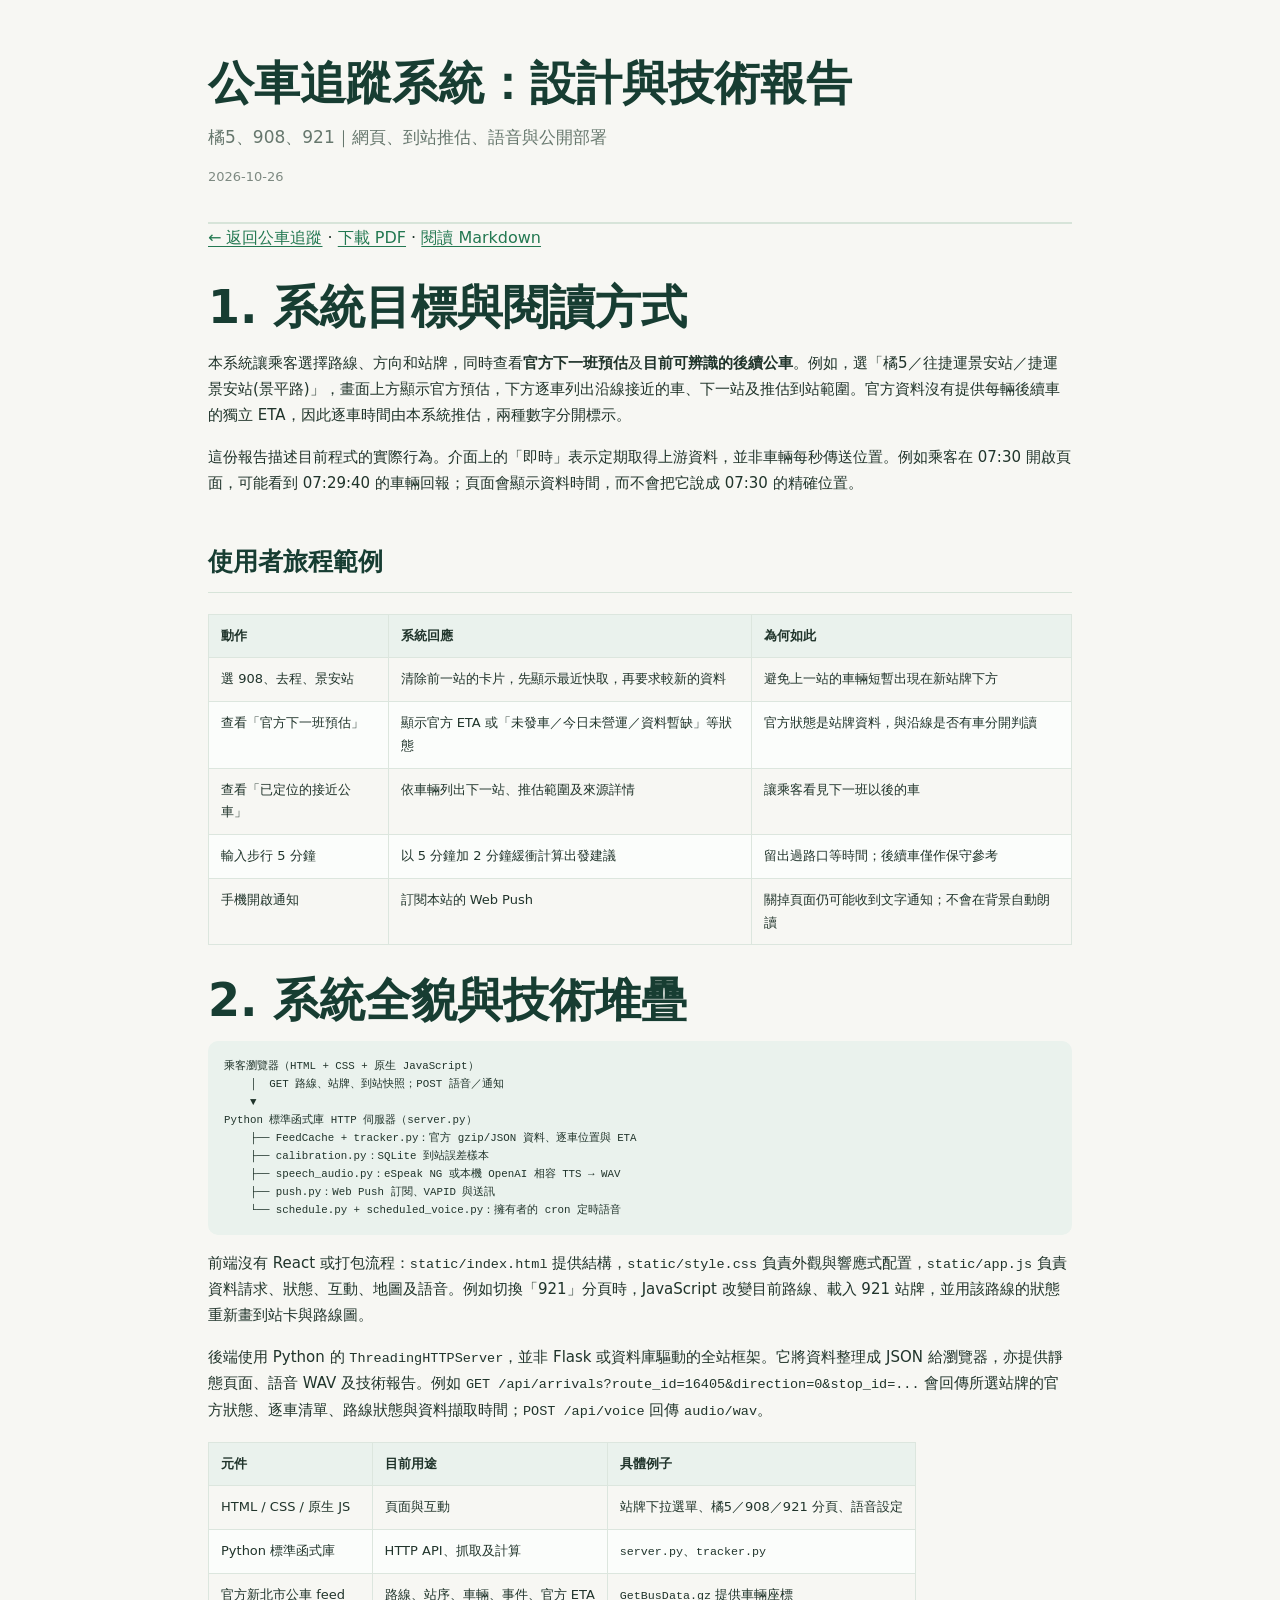
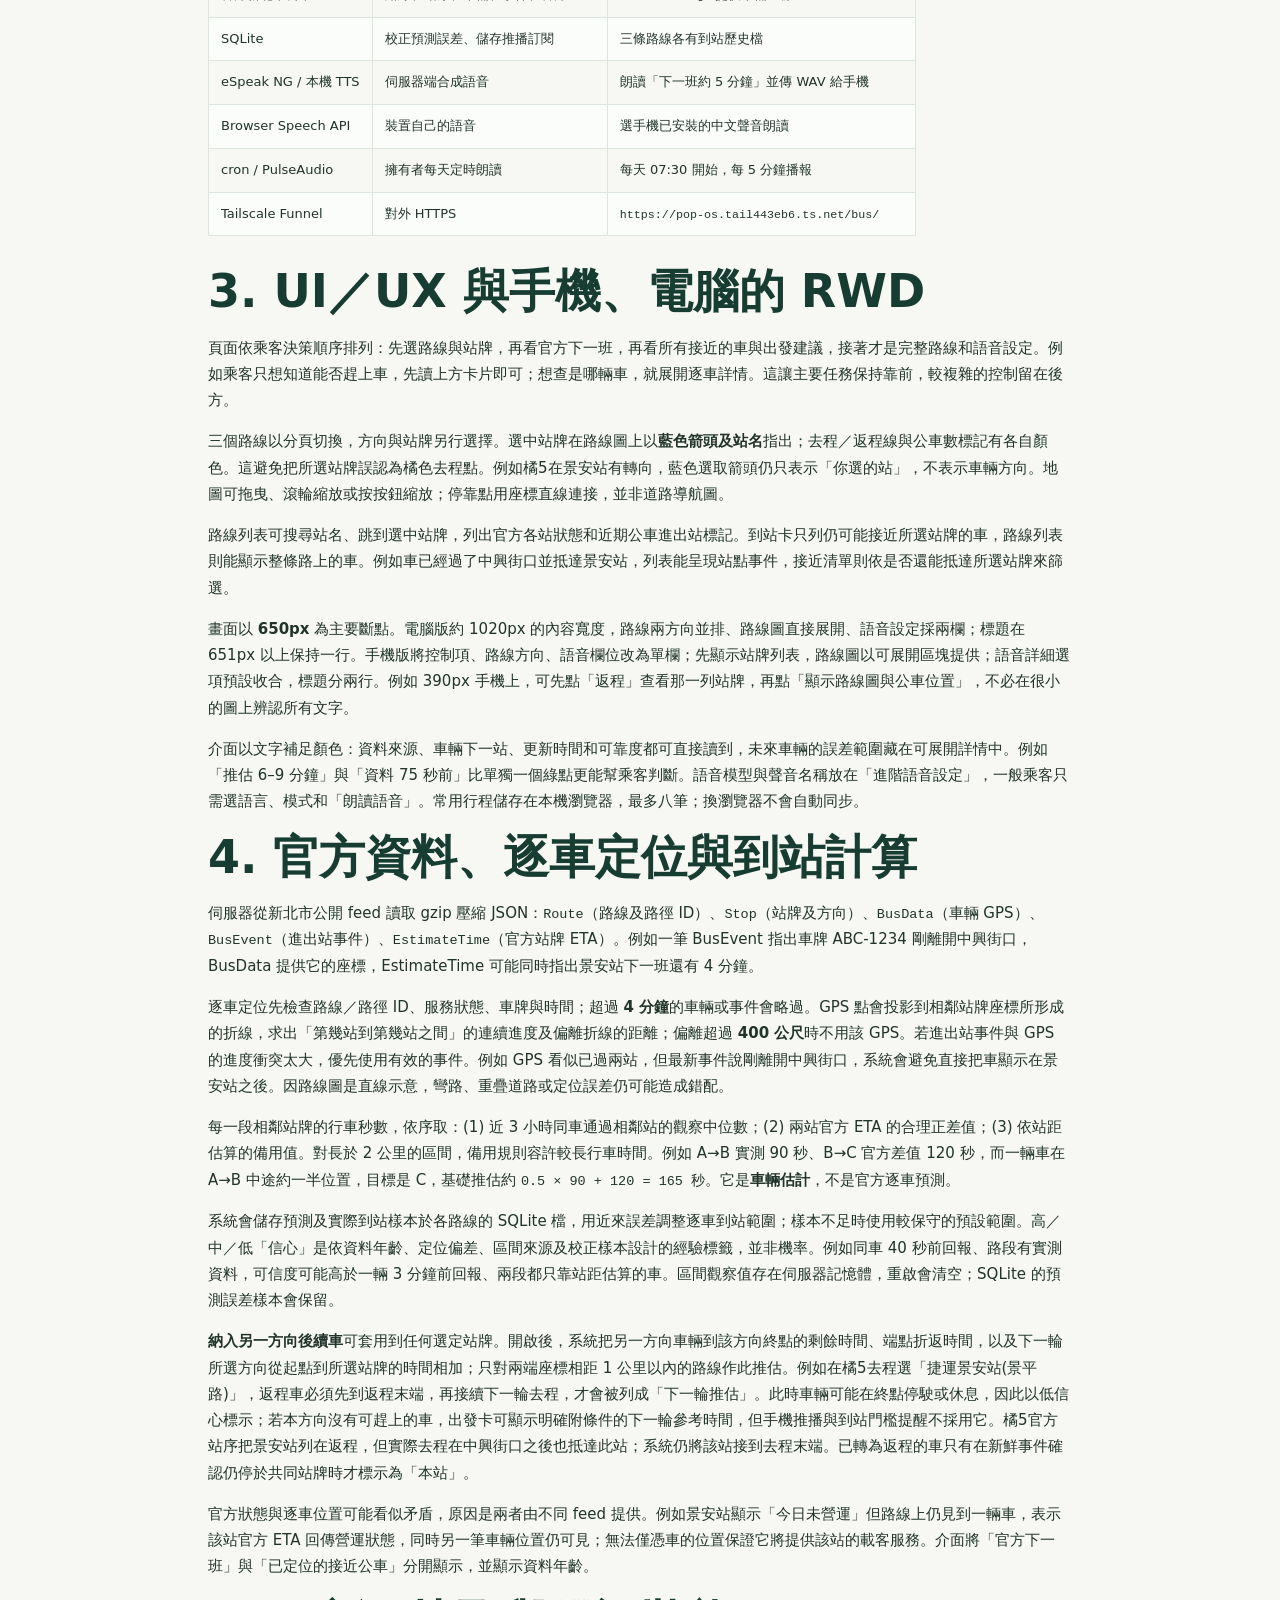
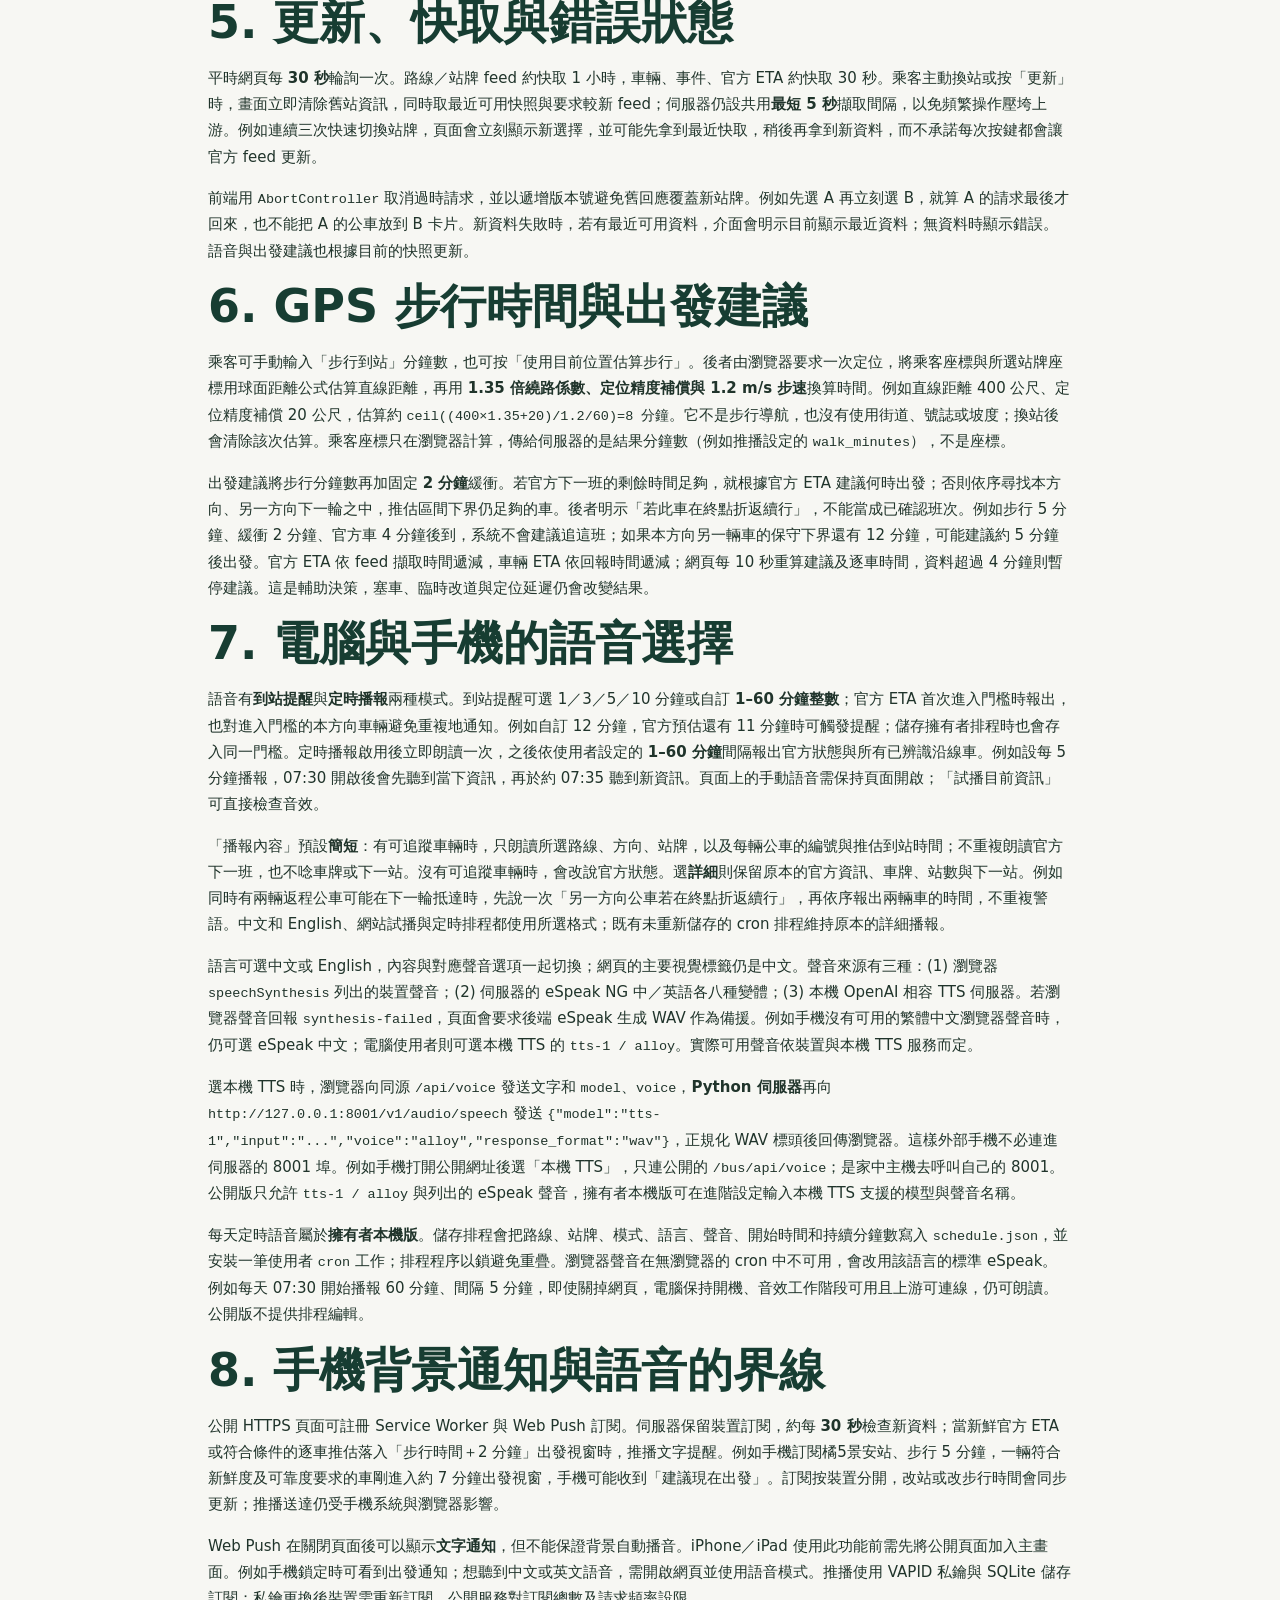
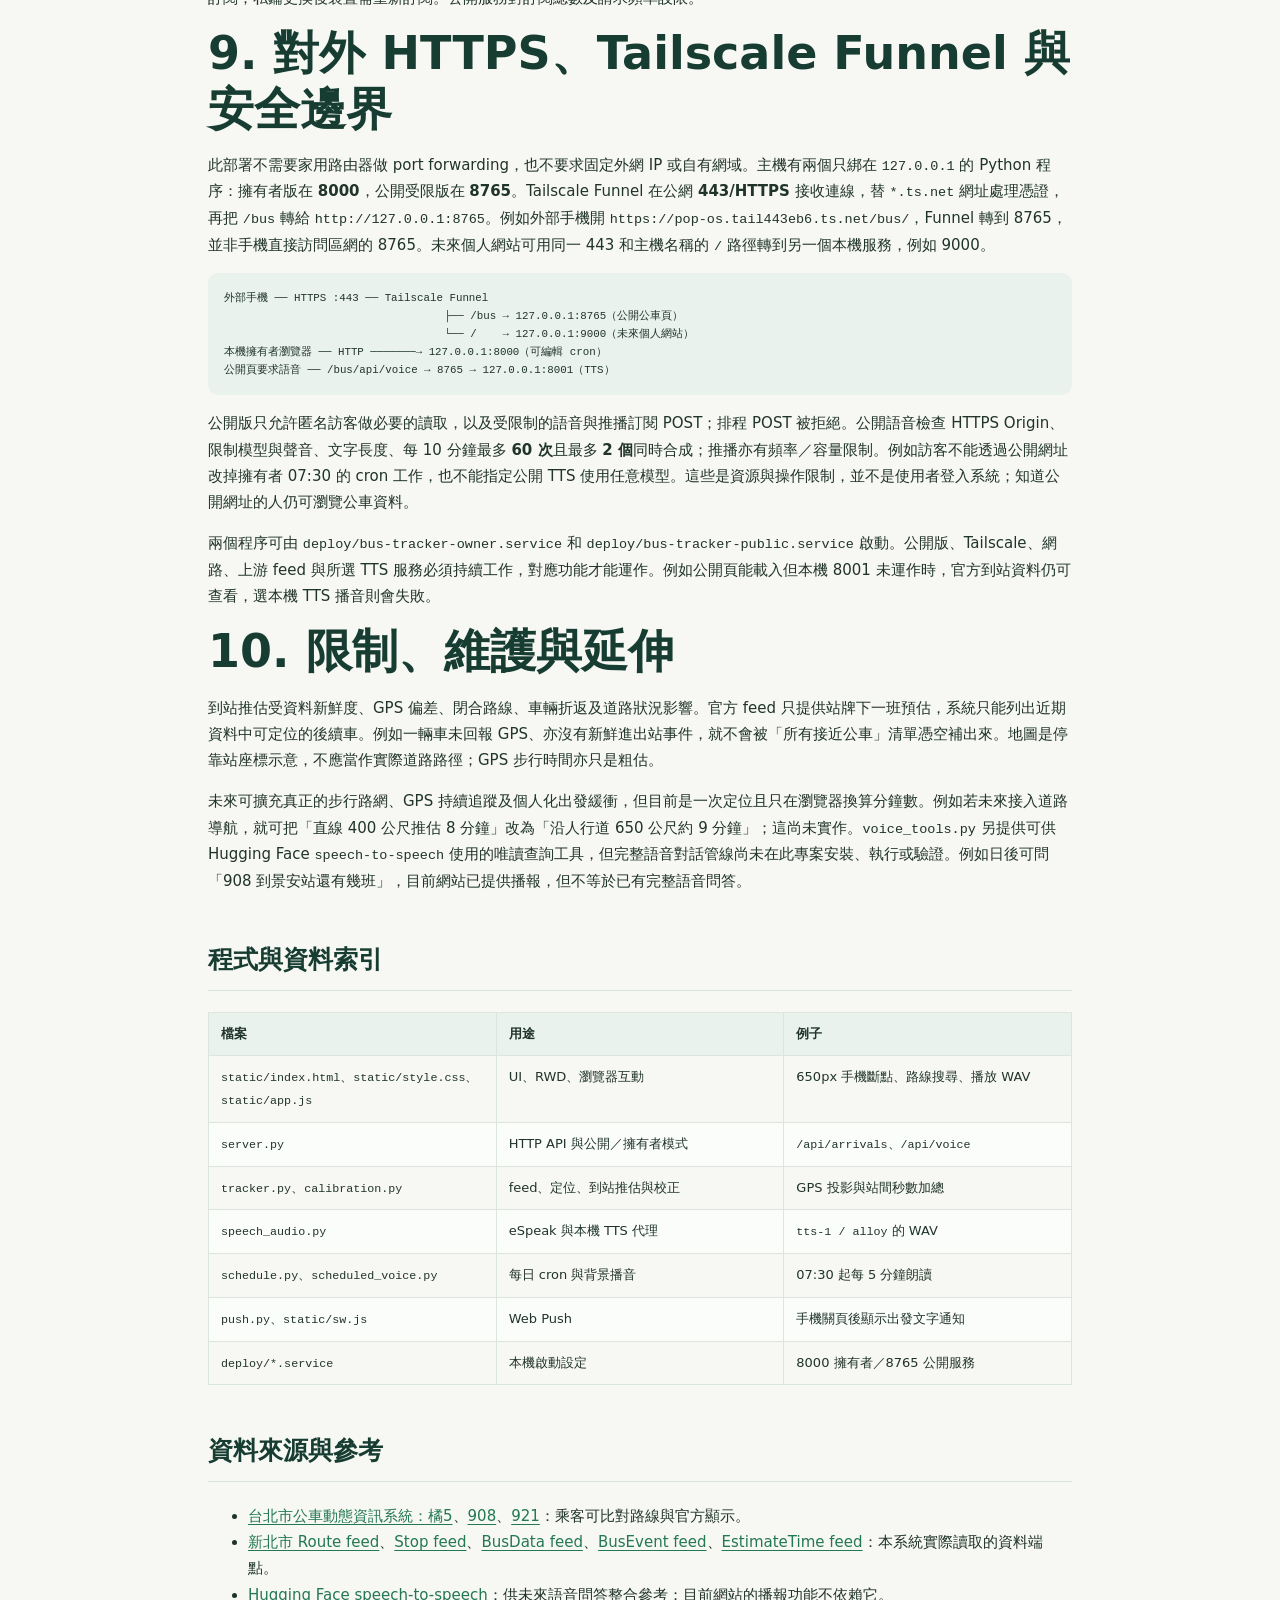
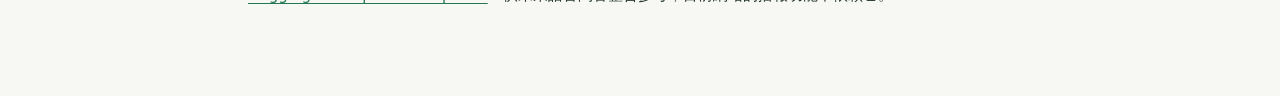
==== bus_tracker/static/technical-report.html @ 2509df87 "Initial bus tracker dashboard and voice notifier" ====
<!DOCTYPE html>
<html xmlns="http://www.w3.org/1999/xhtml" lang="zh-TW" xml:lang="zh-TW">
<head>
  <meta charset="utf-8" />
  <meta name="generator" content="pandoc" />
  <meta name="viewport" content="width=device-width, initial-scale=1.0, user-scalable=yes" />
  <meta name="dcterms.date" content="2026-10-26" />
  <title>公車追蹤系統：設計與技術報告</title>
  <style>
    code{white-space: pre-wrap;}
    span.smallcaps{font-variant: small-caps;}
    span.underline{text-decoration: underline;}
    div.column{display: inline-block; vertical-align: top; width: 50%;}
    div.hanging-indent{margin-left: 1.5em; text-indent: -1.5em;}
    ul.task-list{list-style: none;}
  </style>
  <link rel="stylesheet" href="technical-report.css" />
  <link rel="icon" href="icon.svg">
</head>
<body>
<header id="title-block-header">
<h1 class="title">公車追蹤系統：設計與技術報告</h1>
<p class="subtitle">橘5、908、921｜網頁、到站推估、語音與公開部署</p>
<p class="date">2026-10-26</p>
</header>
<nav>
<a href="./">← 返回公車追蹤</a> · <a href="technical-report.pdf">下載 PDF</a> · <a href="technical-report.md">閱讀 Markdown</a>
</nav>
<h1 id="系統目標與閱讀方式">1. 系統目標與閱讀方式</h1>
<p>本系統讓乘客選擇路線、方向和站牌，同時查看<strong>官方下一班預估</strong>及<strong>目前可辨識的後續公車</strong>。例如，選「橘5／往捷運景安站／捷運景安站(景平路)」，畫面上方顯示官方預估，下方逐車列出沿線接近的車、下一站及推估到站範圍。官方資料沒有提供每輛後續車的獨立 ETA，因此逐車時間由本系統推估，兩種數字分開標示。</p>
<p>這份報告描述目前程式的實際行為。介面上的「即時」表示定期取得上游資料，並非車輛每秒傳送位置。例如乘客在 07:30 開啟頁面，可能看到 07:29:40 的車輛回報；頁面會顯示資料時間，而不會把它說成 07:30 的精確位置。</p>
<h2 id="使用者旅程範例">使用者旅程範例</h2>
<table>
<thead>
<tr class="header">
<th>動作</th>
<th>系統回應</th>
<th>為何如此</th>
</tr>
</thead>
<tbody>
<tr class="odd">
<td>選 908、去程、景安站</td>
<td>清除前一站的卡片，先顯示最近快取，再要求較新的資料</td>
<td>避免上一站的車輛短暫出現在新站牌下方</td>
</tr>
<tr class="even">
<td>查看「官方下一班預估」</td>
<td>顯示官方 ETA 或「未發車／今日未營運／資料暫缺」等狀態</td>
<td>官方狀態是站牌資料，與沿線是否有車分開判讀</td>
</tr>
<tr class="odd">
<td>查看「已定位的接近公車」</td>
<td>依車輛列出下一站、推估範圍及來源詳情</td>
<td>讓乘客看見下一班以後的車</td>
</tr>
<tr class="even">
<td>輸入步行 5 分鐘</td>
<td>以 5 分鐘加 2 分鐘緩衝計算出發建議</td>
<td>留出過路口等時間；後續車僅作保守參考</td>
</tr>
<tr class="odd">
<td>手機開啟通知</td>
<td>訂閱本站的 Web Push</td>
<td>關掉頁面仍可能收到文字通知；不會在背景自動朗讀</td>
</tr>
</tbody>
</table>
<h1 id="系統全貌與技術堆疊">2. 系統全貌與技術堆疊</h1>
<pre><code>乘客瀏覽器（HTML + CSS + 原生 JavaScript）
    │  GET 路線、站牌、到站快照；POST 語音／通知
    ▼
Python 標準函式庫 HTTP 伺服器（server.py）
    ├── FeedCache + tracker.py：官方 gzip/JSON 資料、逐車位置與 ETA
    ├── calibration.py：SQLite 到站誤差樣本
    ├── speech_audio.py：eSpeak NG 或本機 OpenAI 相容 TTS → WAV
    ├── push.py：Web Push 訂閱、VAPID 與送訊
    └── schedule.py + scheduled_voice.py：擁有者的 cron 定時語音</code></pre>
<p>前端沒有 React 或打包流程：<code>static/index.html</code> 提供結構，<code>static/style.css</code> 負責外觀與響應式配置，<code>static/app.js</code> 負責資料請求、狀態、互動、地圖及語音。例如切換「921」分頁時，JavaScript 改變目前路線、載入 921 站牌，並用該路線的狀態重新畫到站卡與路線圖。</p>
<p>後端使用 Python 的 <code>ThreadingHTTPServer</code>，並非 Flask 或資料庫驅動的全站框架。它將資料整理成 JSON 給瀏覽器，亦提供靜態頁面、語音 WAV 及技術報告。例如 <code>GET /api/arrivals?route_id=16405&amp;direction=0&amp;stop_id=...</code> 會回傳所選站牌的官方狀態、逐車清單、路線狀態與資料擷取時間；<code>POST /api/voice</code> 回傳 <code>audio/wav</code>。</p>
<table>
<thead>
<tr class="header">
<th>元件</th>
<th>目前用途</th>
<th>具體例子</th>
</tr>
</thead>
<tbody>
<tr class="odd">
<td>HTML / CSS / 原生 JS</td>
<td>頁面與互動</td>
<td>站牌下拉選單、橘5／908／921 分頁、語音設定</td>
</tr>
<tr class="even">
<td>Python 標準函式庫</td>
<td>HTTP API、抓取及計算</td>
<td><code>server.py</code>、<code>tracker.py</code></td>
</tr>
<tr class="odd">
<td>官方新北市公車 feed</td>
<td>路線、站序、車輛、事件、官方 ETA</td>
<td><code>GetBusData.gz</code> 提供車輛座標</td>
</tr>
<tr class="even">
<td>SQLite</td>
<td>校正預測誤差、儲存推播訂閱</td>
<td>三條路線各有到站歷史檔</td>
</tr>
<tr class="odd">
<td>eSpeak NG / 本機 TTS</td>
<td>伺服器端合成語音</td>
<td>朗讀「下一班約 5 分鐘」並傳 WAV 給手機</td>
</tr>
<tr class="even">
<td>Browser Speech API</td>
<td>裝置自己的語音</td>
<td>選手機已安裝的中文聲音朗讀</td>
</tr>
<tr class="odd">
<td>cron / PulseAudio</td>
<td>擁有者每天定時朗讀</td>
<td>每天 07:30 開始，每 5 分鐘播報</td>
</tr>
<tr class="even">
<td>Tailscale Funnel</td>
<td>對外 HTTPS</td>
<td><code>https://pop-os.tail443eb6.ts.net/bus/</code></td>
</tr>
</tbody>
</table>
<h1 id="uiux-與手機電腦的-rwd">3. UI／UX 與手機、電腦的 RWD</h1>
<p>頁面依乘客決策順序排列：先選路線與站牌，再看官方下一班，再看所有接近的車與出發建議，接著才是完整路線和語音設定。例如乘客只想知道能否趕上車，先讀上方卡片即可；想查是哪輛車，就展開逐車詳情。這讓主要任務保持靠前，較複雜的控制留在後方。</p>
<p>三個路線以分頁切換，方向與站牌另行選擇。選中站牌在路線圖上以<strong>藍色箭頭及站名</strong>指出；去程／返程線與公車數標記有各自顏色。這避免把所選站牌誤認為橘色去程點。例如橘5在景安站有轉向，藍色選取箭頭仍只表示「你選的站」，不表示車輛方向。地圖可拖曳、滾輪縮放或按按鈕縮放；停靠點用座標直線連接，並非道路導航圖。</p>
<p>路線列表可搜尋站名、跳到選中站牌，列出官方各站狀態和近期公車進出站標記。到站卡只列仍可能接近所選站牌的車，路線列表則能顯示整條路上的車。例如車已經過了中興街口並抵達景安站，列表能呈現站點事件，接近清單則依是否還能抵達所選站牌來篩選。</p>
<p>畫面以 <strong>650px</strong> 為主要斷點。電腦版約 1020px 的內容寬度，路線兩方向並排、路線圖直接展開、語音設定採兩欄；標題在 651px 以上保持一行。手機版將控制項、路線方向、語音欄位改為單欄；先顯示站牌列表，路線圖以可展開區塊提供；語音詳細選項預設收合，標題分兩行。例如 390px 手機上，可先點「返程」查看那一列站牌，再點「顯示路線圖與公車位置」，不必在很小的圖上辨認所有文字。</p>
<p>介面以文字補足顏色：資料來源、車輛下一站、更新時間和可靠度都可直接讀到，未來車輛的誤差範圍藏在可展開詳情中。例如「推估 6–9 分鐘」與「資料 75 秒前」比單獨一個綠點更能幫乘客判斷。語音模型與聲音名稱放在「進階語音設定」，一般乘客只需選語言、模式和「朗讀語音」。常用行程儲存在本機瀏覽器，最多八筆；換瀏覽器不會自動同步。</p>
<h1 id="官方資料逐車定位與到站計算">4. 官方資料、逐車定位與到站計算</h1>
<p>伺服器從新北市公開 feed 讀取 gzip 壓縮 JSON：<code>Route</code>（路線及路徑 ID）、<code>Stop</code>（站牌及方向）、<code>BusData</code>（車輛 GPS）、<code>BusEvent</code>（進出站事件）、<code>EstimateTime</code>（官方站牌 ETA）。例如一筆 BusEvent 指出車牌 ABC-1234 剛離開中興街口，BusData 提供它的座標，EstimateTime 可能同時指出景安站下一班還有 4 分鐘。</p>
<p>逐車定位先檢查路線／路徑 ID、服務狀態、車牌與時間；超過 <strong>4 分鐘</strong>的車輛或事件會略過。GPS 點會投影到相鄰站牌座標所形成的折線，求出「第幾站到第幾站之間」的連續進度及偏離折線的距離；偏離超過 <strong>400 公尺</strong>時不用該 GPS。若進出站事件與 GPS 的進度衝突太大，優先使用有效的事件。例如 GPS 看似已過兩站，但最新事件說剛離開中興街口，系統會避免直接把車顯示在景安站之後。因路線圖是直線示意，彎路、重疊道路或定位誤差仍可能造成錯配。</p>
<p>每一段相鄰站牌的行車秒數，依序取：(1) 近 3 小時同車通過相鄰站的觀察中位數；(2) 兩站官方 ETA 的合理正差值；(3) 依站距估算的備用值。對長於 2 公里的區間，備用規則容許較長行車時間。例如 A→B 實測 90 秒、B→C 官方差值 120 秒，而一輛車在 A→B 中途約一半位置，目標是 C，基礎推估約 <code>0.5 × 90 + 120 = 165 秒</code>。它是<strong>車輛估計</strong>，不是官方逐車預測。</p>
<p>系統會儲存預測及實際到站樣本於各路線的 SQLite 檔，用近來誤差調整逐車到站範圍；樣本不足時使用較保守的預設範圍。高／中／低「信心」是依資料年齡、定位偏差、區間來源及校正樣本設計的經驗標籤，並非機率。例如同車 40 秒前回報、路段有實測資料，可信度可能高於一輛 3 分鐘前回報、兩段都只靠站距估算的車。區間觀察值存在伺服器記憶體，重啟會清空；SQLite 的預測誤差樣本會保留。</p>
<p><strong>納入另一方向後續車</strong>可套用到任何選定站牌。開啟後，系統把另一方向車輛到該方向終點的剩餘時間、端點折返時間，以及下一輪所選方向從起點到所選站牌的時間相加；只對兩端座標相距 1 公里以內的路線作此推估。例如在橘5去程選「捷運景安站(景平路)」，返程車必須先到返程末端，再接續下一輪去程，才會被列成「下一輪推估」。此時車輛可能在終點停駛或休息，因此以低信心標示；若本方向沒有可趕上的車，出發卡可顯示明確附條件的下一輪參考時間，但手機推播與到站門檻提醒不採用它。橘5官方站序把景安站列在返程，但實際去程在中興街口之後也抵達此站；系統仍將該站接到去程末端。已轉為返程的車只有在新鮮事件確認仍停於共同站牌時才標示為「本站」。</p>
<p>官方狀態與逐車位置可能看似矛盾，原因是兩者由不同 feed 提供。例如景安站顯示「今日未營運」但路線上仍見到一輛車，表示該站官方 ETA 回傳營運狀態，同時另一筆車輛位置仍可見；無法僅憑車的位置保證它將提供該站的載客服務。介面將「官方下一班」與「已定位的接近公車」分開顯示，並顯示資料年齡。</p>
<h1 id="更新快取與錯誤狀態">5. 更新、快取與錯誤狀態</h1>
<p>平時網頁每 <strong>30 秒</strong>輪詢一次。路線／站牌 feed 約快取 1 小時，車輛、事件、官方 ETA 約快取 30 秒。乘客主動換站或按「更新」時，畫面立即清除舊站資訊，同時取最近可用快照與要求較新 feed；伺服器仍設共用<strong>最短 5 秒</strong>擷取間隔，以免頻繁操作壓垮上游。例如連續三次快速切換站牌，頁面會立刻顯示新選擇，並可能先拿到最近快取，稍後再拿到新資料，而不承諾每次按鍵都會讓官方 feed 更新。</p>
<p>前端用 <code>AbortController</code> 取消過時請求，並以遞增版本號避免舊回應覆蓋新站牌。例如先選 A 再立刻選 B，就算 A 的請求最後才回來，也不能把 A 的公車放到 B 卡片。新資料失敗時，若有最近可用資料，介面會明示目前顯示最近資料；無資料時顯示錯誤。語音與出發建議也根據目前的快照更新。</p>
<h1 id="gps-步行時間與出發建議">6. GPS 步行時間與出發建議</h1>
<p>乘客可手動輸入「步行到站」分鐘數，也可按「使用目前位置估算步行」。後者由瀏覽器要求一次定位，將乘客座標與所選站牌座標用球面距離公式估算直線距離，再用 <strong>1.35 倍繞路係數、定位精度補償與 1.2 m/s 步速</strong>換算時間。例如直線距離 400 公尺、定位精度補償 20 公尺，估算約 <code>ceil((400×1.35+20)/1.2/60)=8 分鐘</code>。它不是步行導航，也沒有使用街道、號誌或坡度；換站後會清除該次估算。乘客座標只在瀏覽器計算，傳給伺服器的是結果分鐘數（例如推播設定的 <code>walk_minutes</code>），不是座標。</p>
<p>出發建議將步行分鐘數再加固定 <strong>2 分鐘</strong>緩衝。若官方下一班的剩餘時間足夠，就根據官方 ETA 建議何時出發；否則依序尋找本方向、另一方向下一輪之中，推估區間下界仍足夠的車。後者明示「若此車在終點折返續行」，不能當成已確認班次。例如步行 5 分鐘、緩衝 2 分鐘、官方車 4 分鐘後到，系統不會建議追這班；如果本方向另一輛車的保守下界還有 12 分鐘，可能建議約 5 分鐘後出發。官方 ETA 依 feed 擷取時間遞減，車輛 ETA 依回報時間遞減；網頁每 10 秒重算建議及逐車時間，資料超過 4 分鐘則暫停建議。這是輔助決策，塞車、臨時改道與定位延遲仍會改變結果。</p>
<h1 id="電腦與手機的語音選擇">7. 電腦與手機的語音選擇</h1>
<p>語音有<strong>到站提醒</strong>與<strong>定時播報</strong>兩種模式。到站提醒可選 1／3／5／10 分鐘或自訂 <strong>1–60 分鐘整數</strong>；官方 ETA 首次進入門檻時報出，也對進入門檻的本方向車輛避免重複地通知。例如自訂 12 分鐘，官方預估還有 11 分鐘時可觸發提醒；儲存擁有者排程時也會存入同一門檻。定時播報啟用後立即朗讀一次，之後依使用者設定的 <strong>1–60 分鐘</strong>間隔報出官方狀態與所有已辨識沿線車。例如設每 5 分鐘播報，07:30 開啟後會先聽到當下資訊，再於約 07:35 聽到新資訊。頁面上的手動語音需保持頁面開啟；「試播目前資訊」可直接檢查音效。</p>
<p>「播報內容」預設<strong>簡短</strong>：有可追蹤車輛時，只朗讀所選路線、方向、站牌，以及每輛公車的編號與推估到站時間；不重複朗讀官方下一班，也不唸車牌或下一站。沒有可追蹤車輛時，會改說官方狀態。選<strong>詳細</strong>則保留原本的官方資訊、車牌、站數與下一站。例如同時有兩輛返程公車可能在下一輪抵達時，先說一次「另一方向公車若在終點折返續行」，再依序報出兩輛車的時間，不重複警語。中文和 English、網站試播與定時排程都使用所選格式；既有未重新儲存的 cron 排程維持原本的詳細播報。</p>
<p>語言可選中文或 English，內容與對應聲音選項一起切換；網頁的主要視覺標籤仍是中文。聲音來源有三種：(1) 瀏覽器 <code>speechSynthesis</code> 列出的裝置聲音；(2) 伺服器的 eSpeak NG 中／英語各八種變體；(3) 本機 OpenAI 相容 TTS 伺服器。若瀏覽器聲音回報 <code>synthesis-failed</code>，頁面會要求後端 eSpeak 生成 WAV 作為備援。例如手機沒有可用的繁體中文瀏覽器聲音時，仍可選 eSpeak 中文；電腦使用者則可選本機 TTS 的 <code>tts-1 / alloy</code>。實際可用聲音依裝置與本機 TTS 服務而定。</p>
<p>選本機 TTS 時，瀏覽器向同源 <code>/api/voice</code> 發送文字和 <code>model</code>、<code>voice</code>，<strong>Python 伺服器</strong>再向 <code>http://127.0.0.1:8001/v1/audio/speech</code> 發送 <code>{"model":"tts-1","input":"...","voice":"alloy","response_format":"wav"}</code>，正規化 WAV 標頭後回傳瀏覽器。這樣外部手機不必連進伺服器的 8001 埠。例如手機打開公開網址後選「本機 TTS」，只連公開的 <code>/bus/api/voice</code>；是家中主機去呼叫自己的 8001。公開版只允許 <code>tts-1 / alloy</code> 與列出的 eSpeak 聲音，擁有者本機版可在進階設定輸入本機 TTS 支援的模型與聲音名稱。</p>
<p>每天定時語音屬於<strong>擁有者本機版</strong>。儲存排程會把路線、站牌、模式、語言、聲音、開始時間和持續分鐘數寫入 <code>schedule.json</code>，並安裝一筆使用者 <code>cron</code> 工作；排程程序以鎖避免重疊。瀏覽器聲音在無瀏覽器的 cron 中不可用，會改用該語言的標準 eSpeak。例如每天 07:30 開始播報 60 分鐘、間隔 5 分鐘，即使關掉網頁，電腦保持開機、音效工作階段可用且上游可連線，仍可朗讀。公開版不提供排程編輯。</p>
<h1 id="手機背景通知與語音的界線">8. 手機背景通知與語音的界線</h1>
<p>公開 HTTPS 頁面可註冊 Service Worker 與 Web Push 訂閱。伺服器保留裝置訂閱，約每 <strong>30 秒</strong>檢查新資料；當新鮮官方 ETA 或符合條件的逐車推估落入「步行時間＋2 分鐘」出發視窗時，推播文字提醒。例如手機訂閱橘5景安站、步行 5 分鐘，一輛符合新鮮度及可靠度要求的車剛進入約 7 分鐘出發視窗，手機可能收到「建議現在出發」。訂閱按裝置分開，改站或改步行時間會同步更新；推播送達仍受手機系統與瀏覽器影響。</p>
<p>Web Push 在關閉頁面後可以顯示<strong>文字通知</strong>，但不能保證背景自動播音。iPhone／iPad 使用此功能前需先將公開頁面加入主畫面。例如手機鎖定時可看到出發通知；想聽到中文或英文語音，需開啟網頁並使用語音模式。推播使用 VAPID 私鑰與 SQLite 儲存訂閱；私鑰更換後裝置需重新訂閱。公開服務對訂閱總數及請求頻率設限。</p>
<h1 id="對外-httpstailscale-funnel-與安全邊界">9. 對外 HTTPS、Tailscale Funnel 與安全邊界</h1>
<p>此部署不需要家用路由器做 port forwarding，也不要求固定外網 IP 或自有網域。主機有兩個只綁在 <code>127.0.0.1</code> 的 Python 程序：擁有者版在 <strong>8000</strong>，公開受限版在 <strong>8765</strong>。Tailscale Funnel 在公網 <strong>443/HTTPS</strong> 接收連線，替 <code>*.ts.net</code> 網址處理憑證，再把 <code>/bus</code> 轉給 <code>http://127.0.0.1:8765</code>。例如外部手機開 <code>https://pop-os.tail443eb6.ts.net/bus/</code>，Funnel 轉到 8765，並非手機直接訪問區網的 8765。未來個人網站可用同一 443 和主機名稱的 <code>/</code> 路徑轉到另一個本機服務，例如 9000。</p>
<pre><code>外部手機 ── HTTPS :443 ── Tailscale Funnel
                                  ├── /bus → 127.0.0.1:8765（公開公車頁）
                                  └── /    → 127.0.0.1:9000（未來個人網站）
本機擁有者瀏覽器 ── HTTP ───────→ 127.0.0.1:8000（可編輯 cron）
公開頁要求語音 ── /bus/api/voice → 8765 → 127.0.0.1:8001（TTS）</code></pre>
<p>公開版只允許匿名訪客做必要的讀取，以及受限制的語音與推播訂閱 POST；排程 POST 被拒絕。公開語音檢查 HTTPS Origin、限制模型與聲音、文字長度、每 10 分鐘最多 <strong>60 次</strong>且最多 <strong>2 個</strong>同時合成；推播亦有頻率／容量限制。例如訪客不能透過公開網址改掉擁有者 07:30 的 cron 工作，也不能指定公開 TTS 使用任意模型。這些是資源與操作限制，並不是使用者登入系統；知道公開網址的人仍可瀏覽公車資料。</p>
<p>兩個程序可由 <code>deploy/bus-tracker-owner.service</code> 和 <code>deploy/bus-tracker-public.service</code> 啟動。公開版、Tailscale、網路、上游 feed 與所選 TTS 服務必須持續工作，對應功能才能運作。例如公開頁能載入但本機 8001 未運作時，官方到站資料仍可查看，選本機 TTS 播音則會失敗。</p>
<h1 id="限制維護與延伸">10. 限制、維護與延伸</h1>
<p>到站推估受資料新鮮度、GPS 偏差、閉合路線、車輛折返及道路狀況影響。官方 feed 只提供站牌下一班預估，系統只能列出近期資料中可定位的後續車。例如一輛車未回報 GPS、亦沒有新鮮進出站事件，就不會被「所有接近公車」清單憑空補出來。地圖是停靠站座標示意，不應當作實際道路路徑；GPS 步行時間亦只是粗估。</p>
<p>未來可擴充真正的步行路網、GPS 持續追蹤及個人化出發緩衝，但目前是一次定位且只在瀏覽器換算分鐘數。例如若未來接入道路導航，就可把「直線 400 公尺推估 8 分鐘」改為「沿人行道 650 公尺約 9 分鐘」；這尚未實作。<code>voice_tools.py</code> 另提供可供 Hugging Face <code>speech-to-speech</code> 使用的唯讀查詢工具，但完整語音對話管線尚未在此專案安裝、執行或驗證。例如日後可問「908 到景安站還有幾班」，目前網站已提供播報，但不等於已有完整語音問答。</p>
<h2 id="程式與資料索引">程式與資料索引</h2>
<table>
<colgroup>
<col style="width: 33%" />
<col style="width: 33%" />
<col style="width: 33%" />
</colgroup>
<thead>
<tr class="header">
<th>檔案</th>
<th>用途</th>
<th>例子</th>
</tr>
</thead>
<tbody>
<tr class="odd">
<td><code>static/index.html</code>、<code>static/style.css</code>、<code>static/app.js</code></td>
<td>UI、RWD、瀏覽器互動</td>
<td>650px 手機斷點、路線搜尋、播放 WAV</td>
</tr>
<tr class="even">
<td><code>server.py</code></td>
<td>HTTP API 與公開／擁有者模式</td>
<td><code>/api/arrivals</code>、<code>/api/voice</code></td>
</tr>
<tr class="odd">
<td><code>tracker.py</code>、<code>calibration.py</code></td>
<td>feed、定位、到站推估與校正</td>
<td>GPS 投影與站間秒數加總</td>
</tr>
<tr class="even">
<td><code>speech_audio.py</code></td>
<td>eSpeak 與本機 TTS 代理</td>
<td><code>tts-1 / alloy</code> 的 WAV</td>
</tr>
<tr class="odd">
<td><code>schedule.py</code>、<code>scheduled_voice.py</code></td>
<td>每日 cron 與背景播音</td>
<td>07:30 起每 5 分鐘朗讀</td>
</tr>
<tr class="even">
<td><code>push.py</code>、<code>static/sw.js</code></td>
<td>Web Push</td>
<td>手機關頁後顯示出發文字通知</td>
</tr>
<tr class="odd">
<td><code>deploy/*.service</code></td>
<td>本機啟動設定</td>
<td>8000 擁有者／8765 公開服務</td>
</tr>
</tbody>
</table>
<h2 id="資料來源與參考">資料來源與參考</h2>
<ul>
<li><a href="https://pda5284.gov.taipei/MQS/route.jsp?rid=16405">台北市公車動態資訊系統：橘5</a>、<a href="https://pda5284.gov.taipei/MQS/route.jsp?rid=16585">908</a>、<a href="https://pda5284.gov.taipei/MQS/route.jsp?rid=16664">921</a>：乘客可比對路線與官方顯示。</li>
<li><a href="https://tcgbusfs.blob.core.windows.net/ntpcbus/GetRoute.gz">新北市 Route feed</a>、<a href="https://tcgbusfs.blob.core.windows.net/ntpcbus/GetStop.gz">Stop feed</a>、<a href="https://tcgbusfs.blob.core.windows.net/ntpcbus/GetBusData.gz">BusData feed</a>、<a href="https://tcgbusfs.blob.core.windows.net/ntpcbus/GetBusEvent.gz">BusEvent feed</a>、<a href="https://tcgbusfs.blob.core.windows.net/ntpcbus/GetEstimateTime.gz">EstimateTime feed</a>：本系統實際讀取的資料端點。</li>
<li><a href="https://github.com/huggingface/speech-to-speech">Hugging Face speech-to-speech</a>：供未來語音問答整合參考；目前網站的播報功能不依賴它。</li>
</ul>
</body>
</html>
---- bus_tracker/static/technical-report.css ----
:root{font-family:"Noto Sans TC","Noto Sans CJK TC",system-ui,sans-serif;color:#20342b;background:#f7f7f3}
*{box-sizing:border-box}
body{max-width:920px;margin:0 auto;padding:24px 28px 80px;line-height:1.75}
nav{margin-bottom:28px}
a{color:#237851;text-underline-offset:3px}
header{padding:32px 0 20px;border-bottom:2px solid #d7e4d9}
h1{font-size:clamp(30px,5vw,46px);line-height:1.2;margin:0 0 12px;color:#173d32}
h2{font-size:25px;margin-top:44px;padding-bottom:8px;border-bottom:1px solid #d7e4d9;color:#173d32}
h3{font-size:19px;margin-top:30px;color:#28594b}
p,li{font-size:15px}
p,li,td{overflow-wrap:anywhere}
table{display:block;width:100%;overflow-x:auto;border-collapse:collapse;font-size:13px;margin:18px 0 28px}
th,td{padding:10px 12px;text-align:left;vertical-align:top;border:1px solid #dce6de;min-width:110px}
th{background:#eaf2ed}
tr:nth-child(even){background:#fbfdfb}
pre{overflow-x:auto;background:#eaf2ed;padding:16px;border-radius:10px;font-size:12px;line-height:1.5}
code{font-family:ui-monospace,SFMono-Regular,Consolas,monospace;font-size:.9em}
.subtitle{font-size:17px;color:#66776d;margin:0}
.date{color:#7e8a82;font-size:13px}
@media(max-width:650px){body{padding:18px 16px 60px}h2{font-size:21px}p,li{font-size:14px}th,td{min-width:130px}}
@page{size:A4;margin:18mm 17mm}
@media print{body{max-width:none;margin:0;padding:0;font-size:10pt;line-height:1.55}nav{display:none}header{padding:0 0 12px}h1{font-size:24pt}h2{font-size:16pt;margin-top:24px;break-after:avoid}h3{font-size:13pt;break-after:avoid}p,li{font-size:10pt}table{display:table;table-layout:fixed;width:100%;font-size:8.5pt;overflow:visible}th,td{min-width:0;overflow-wrap:anywhere;padding:5px 6px}tr{break-inside:avoid}pre{white-space:pre-wrap;overflow-wrap:anywhere;font-size:8pt}a{color:#173d32;text-decoration:none}}
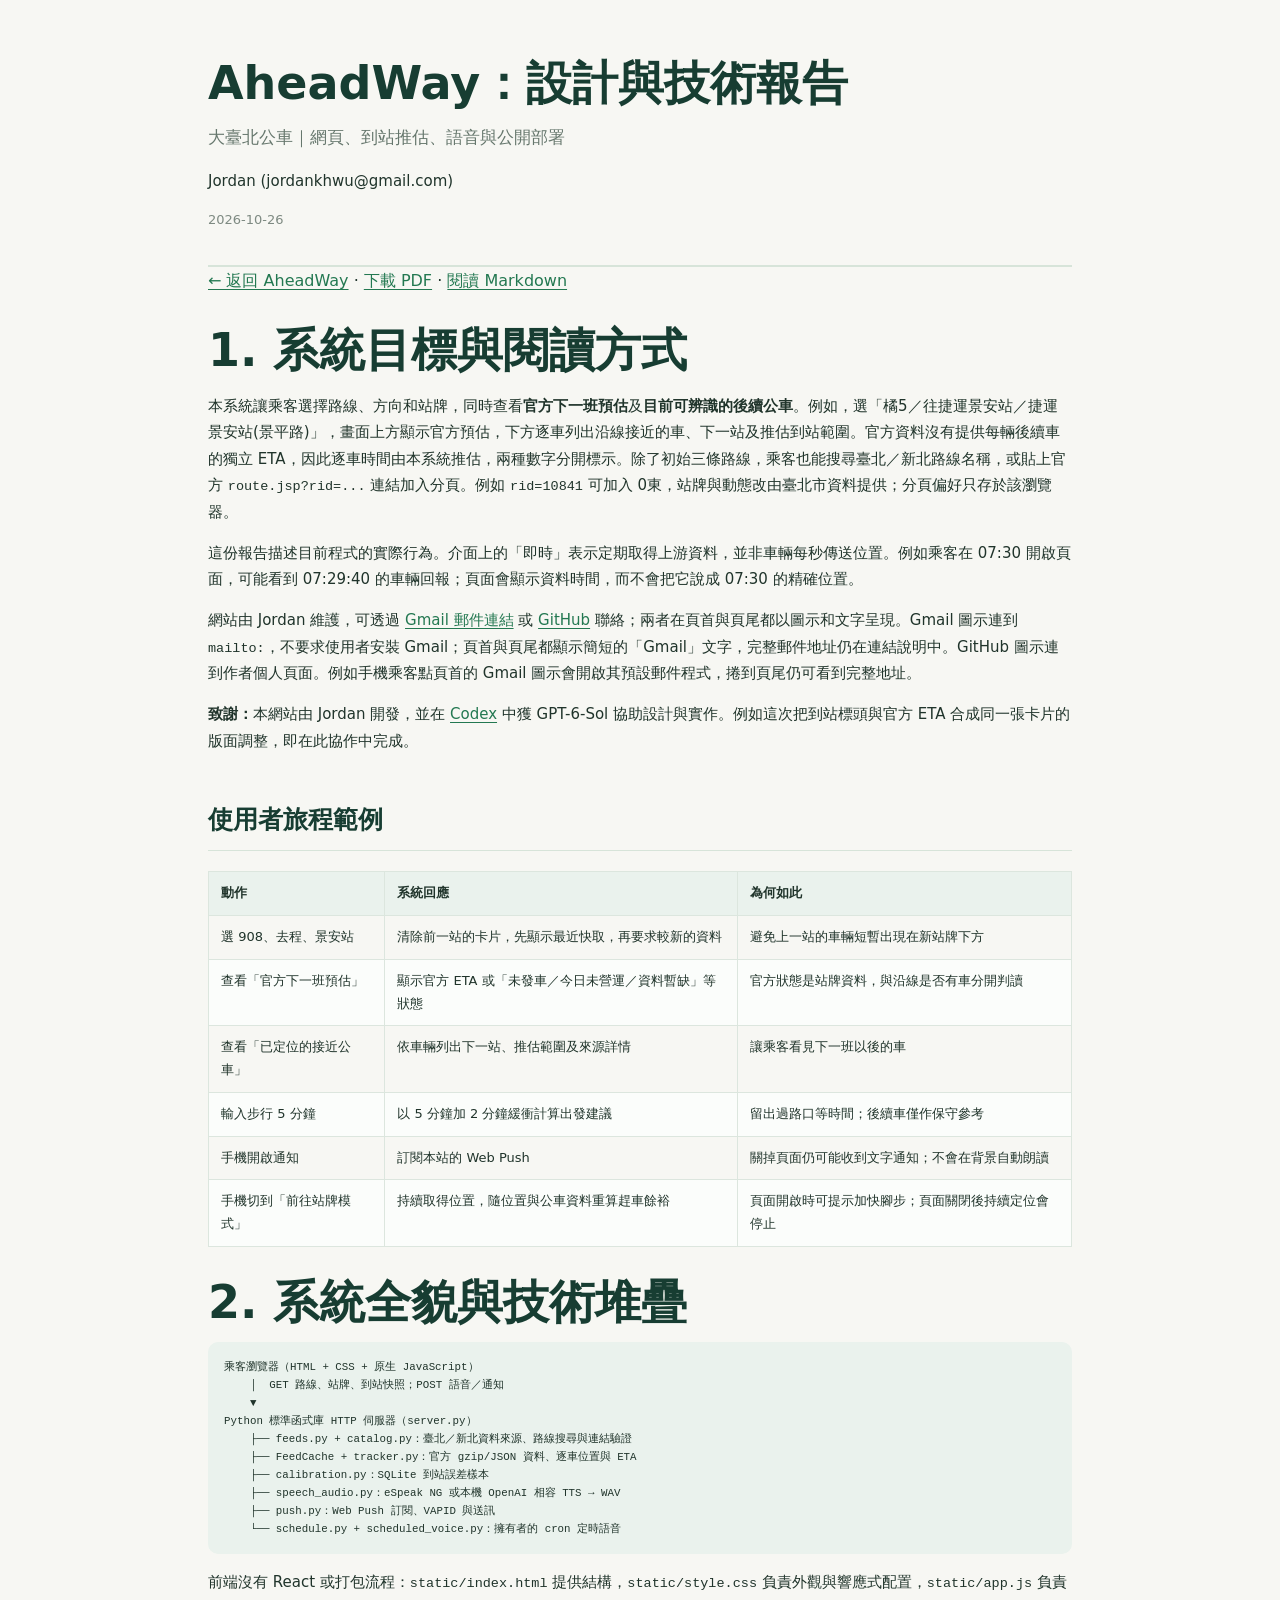
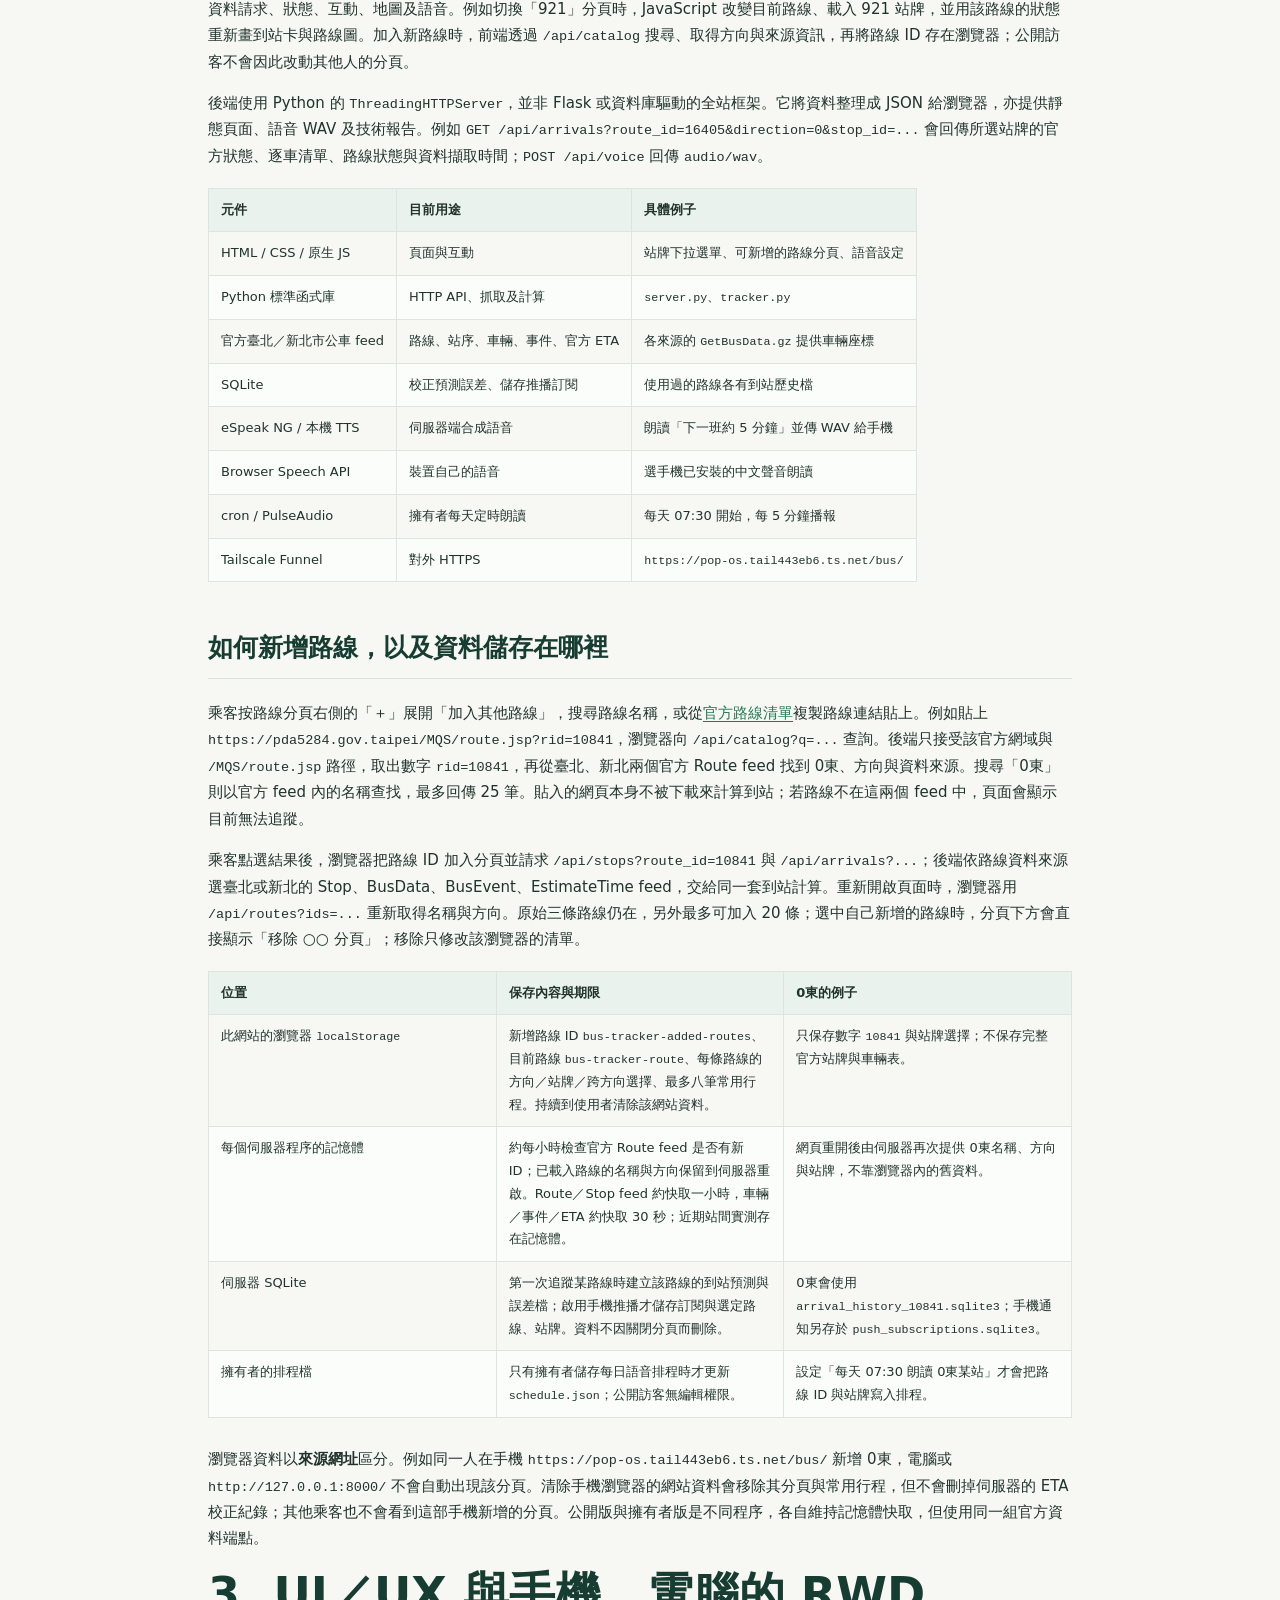
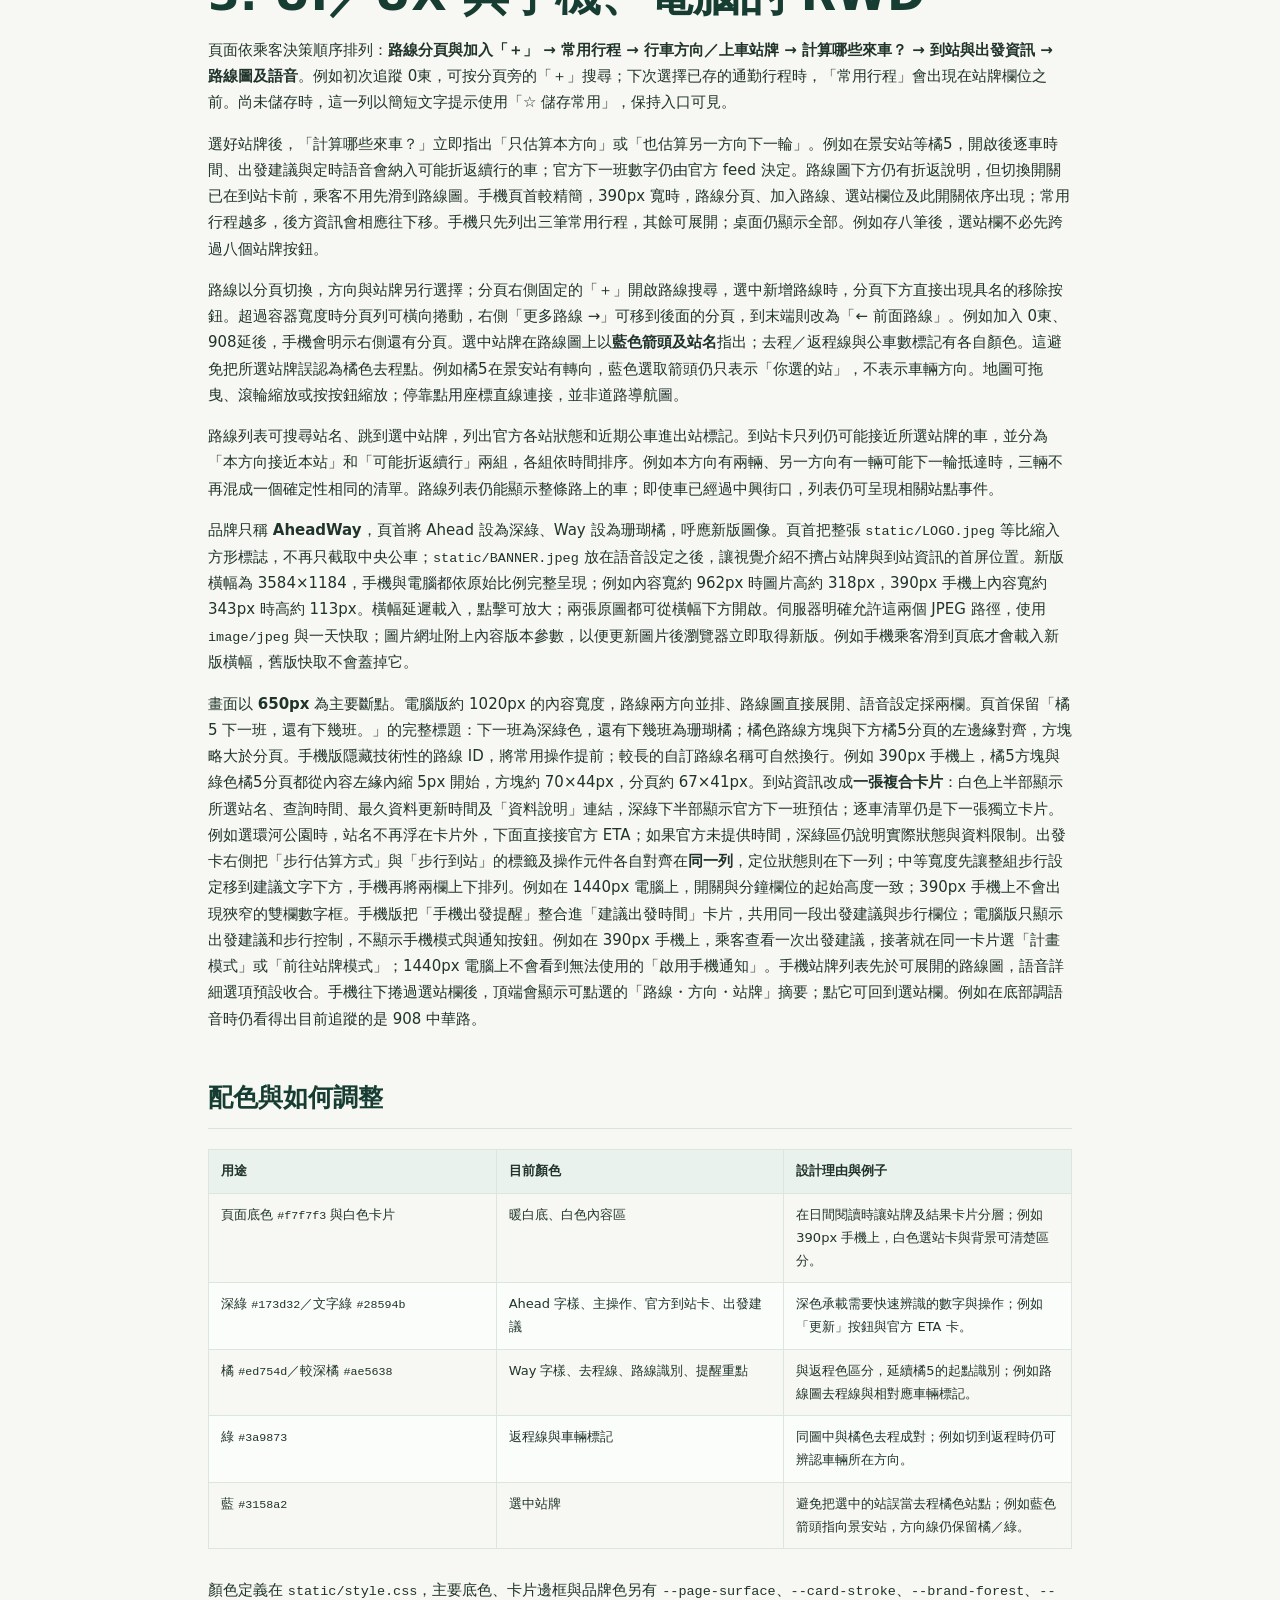
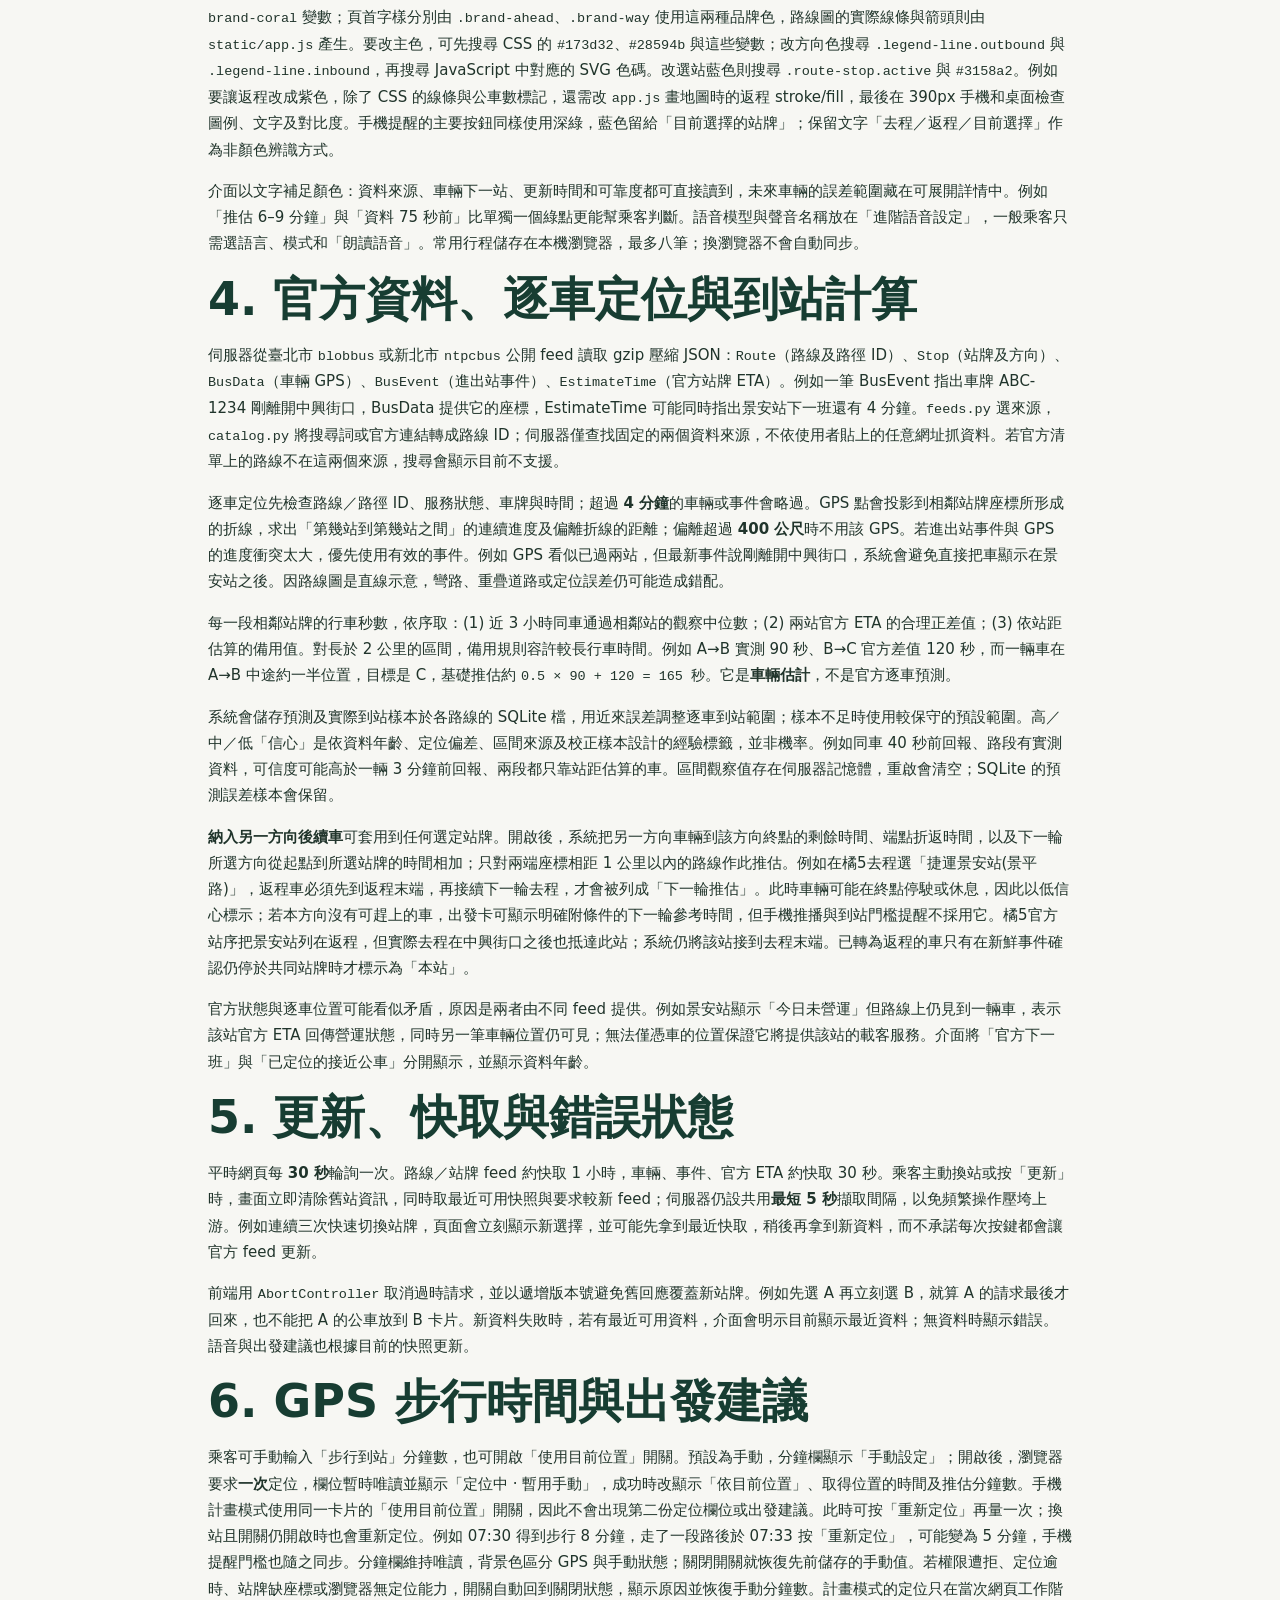
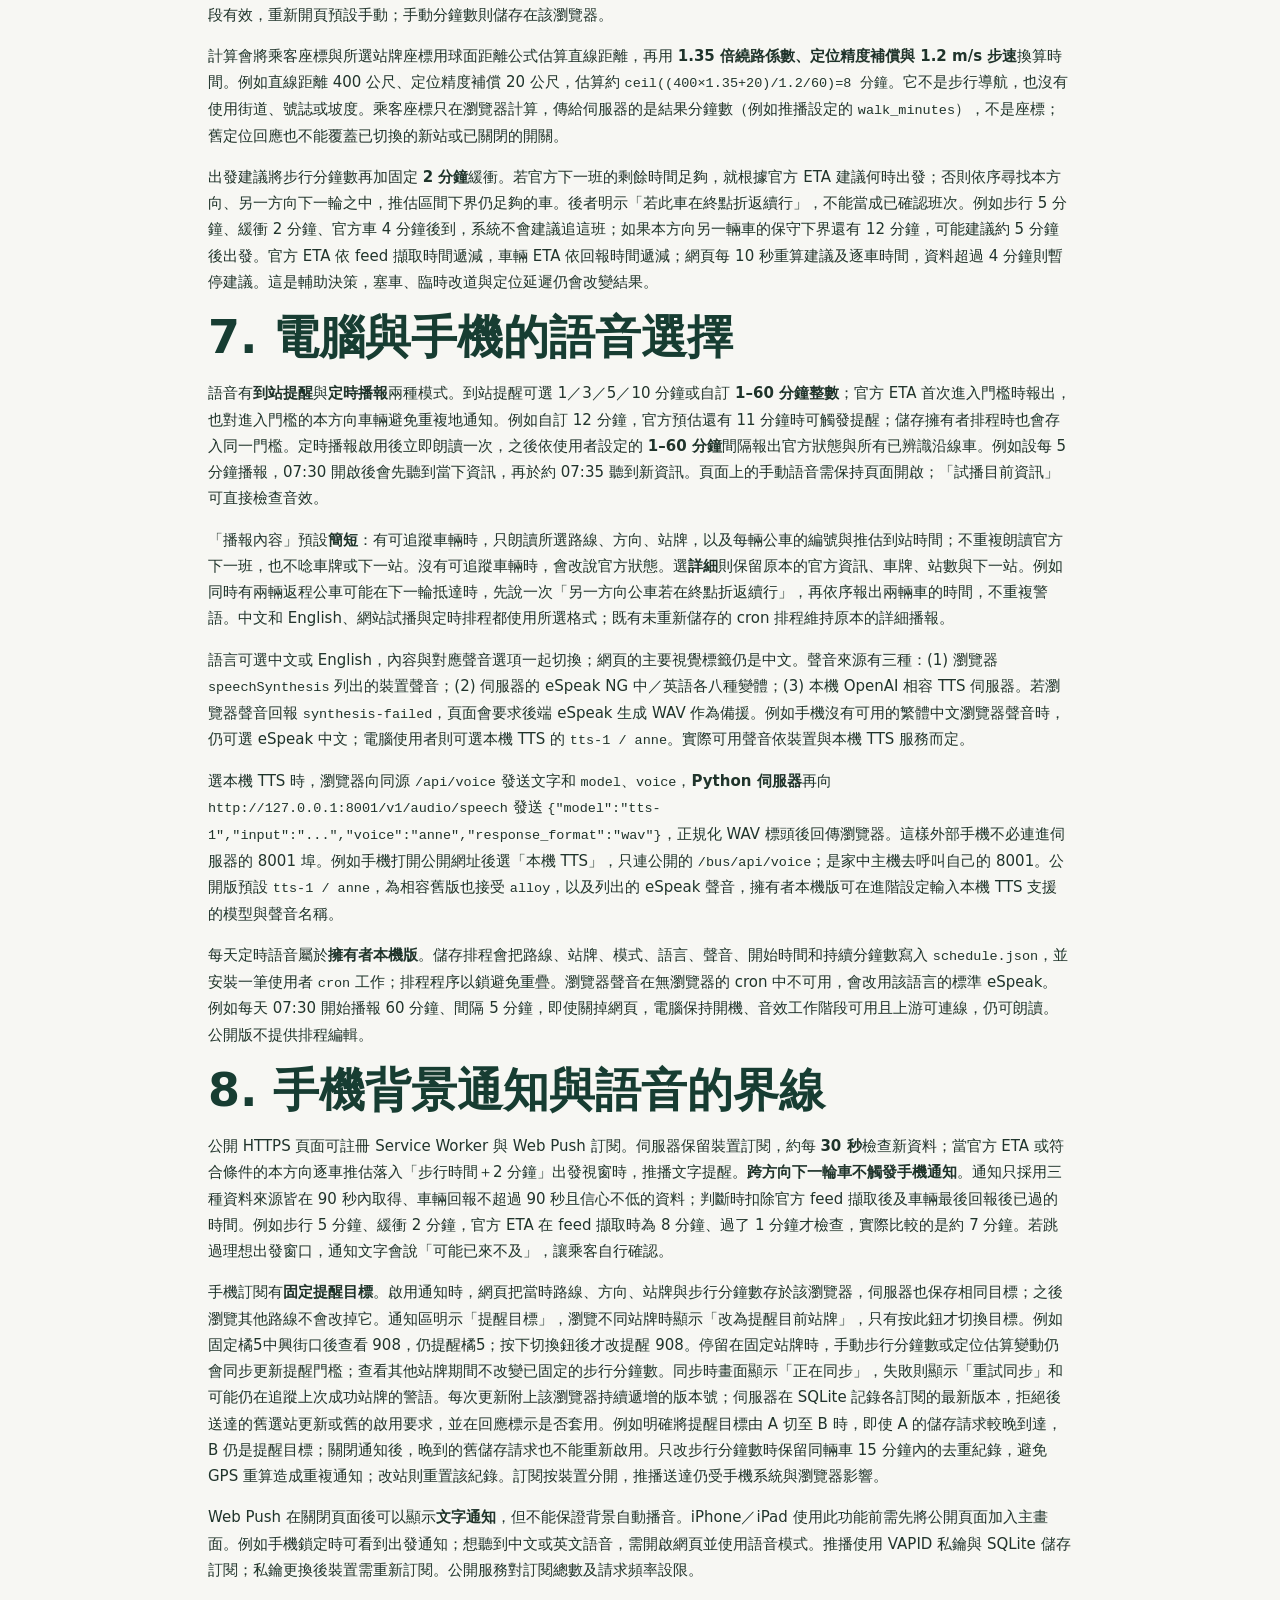
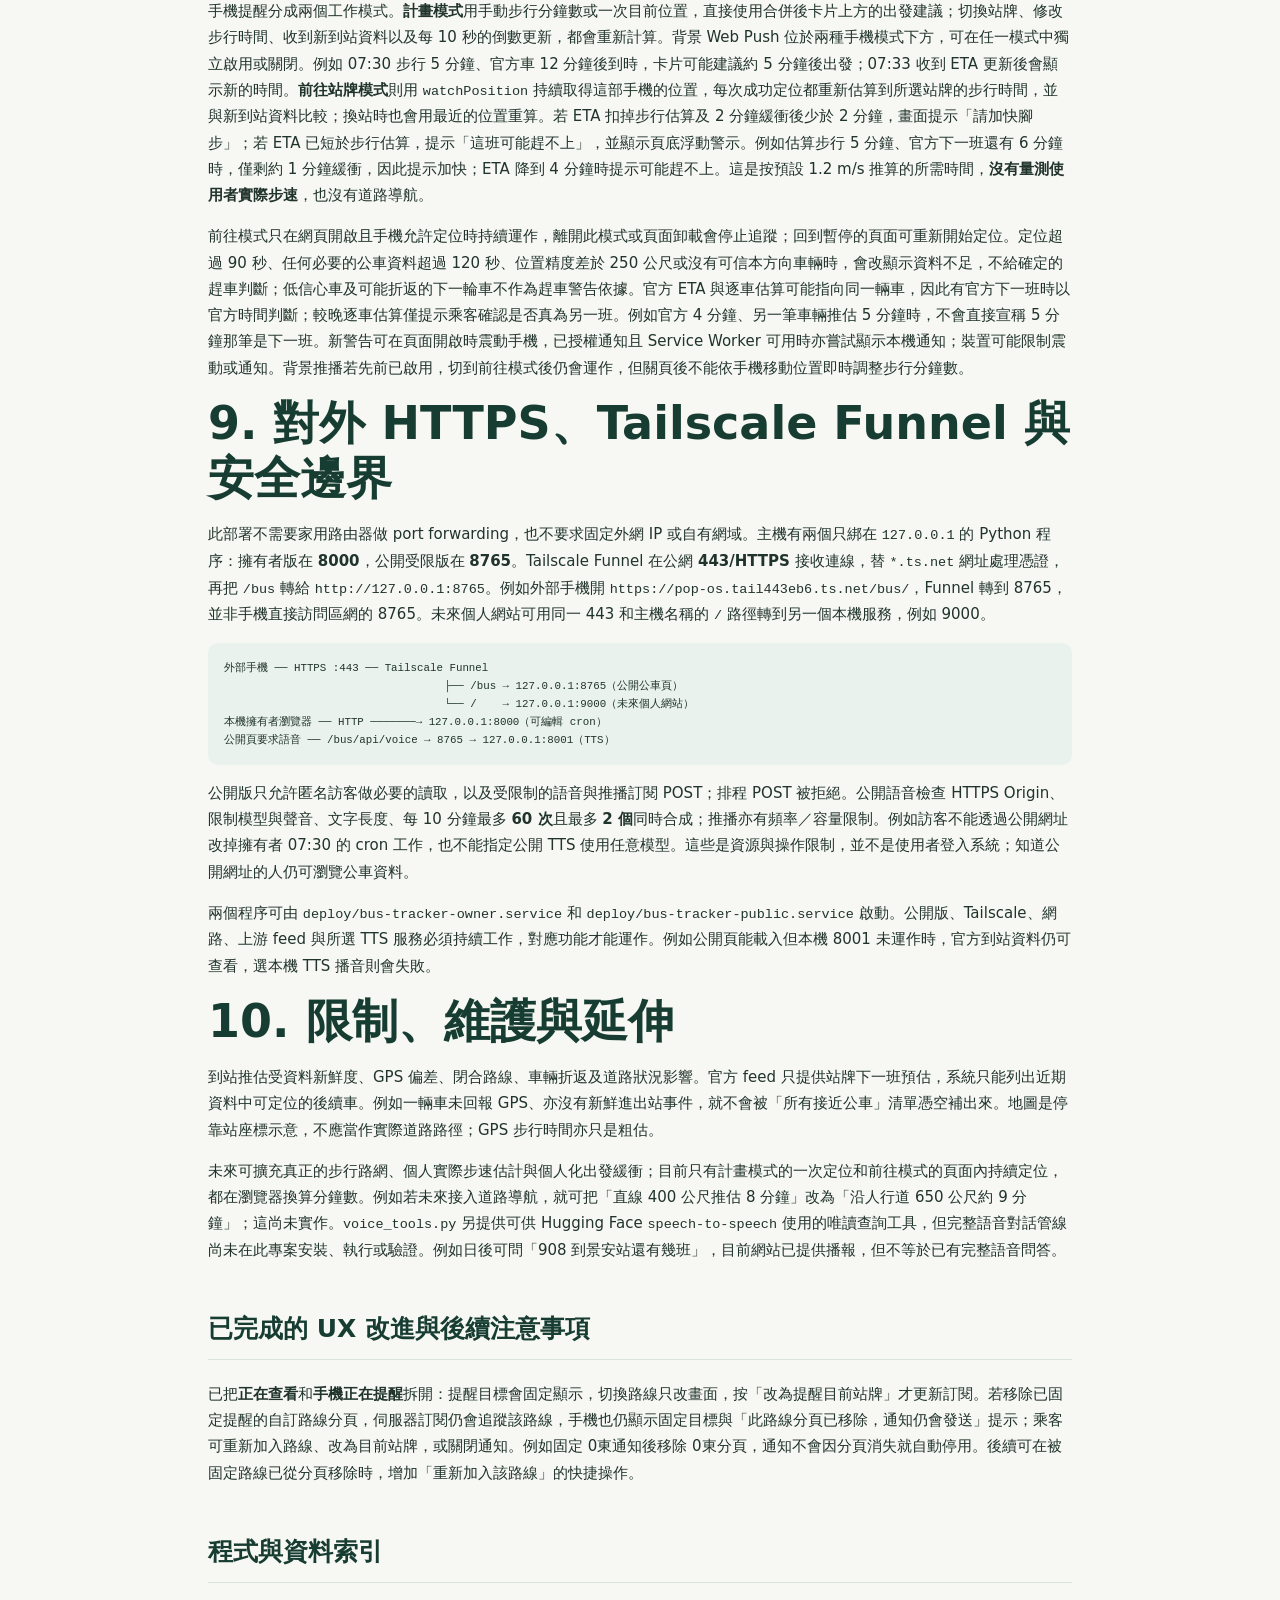
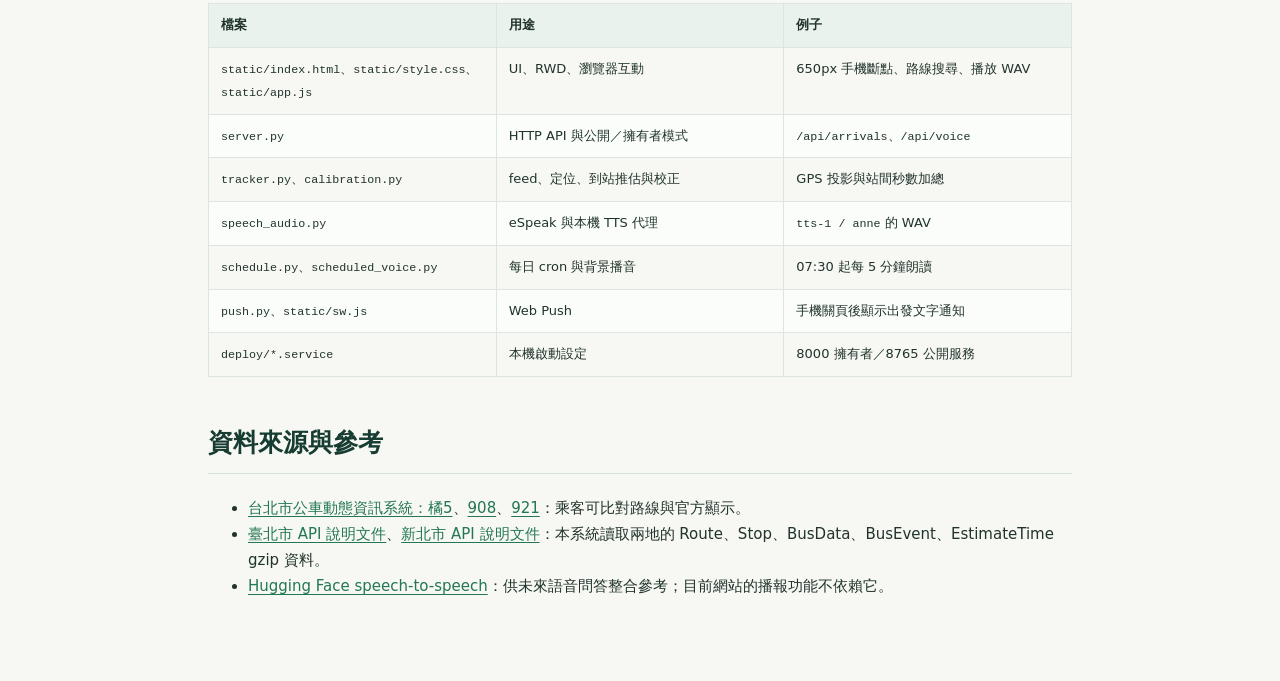
==== commit 99f3d61a: "Generalize bus tracking and refine AheadWay UI" ====
--- a/bus_tracker/static/technical-report.html
+++ b/bus_tracker/static/technical-report.html
@@ -4,8 +4,9 @@
   <meta charset="utf-8" />
   <meta name="generator" content="pandoc" />
   <meta name="viewport" content="width=device-width, initial-scale=1.0, user-scalable=yes" />
+  <meta name="author" content="Jordan (jordankhwu@gmail.com)" />
   <meta name="dcterms.date" content="2026-10-26" />
-  <title>公車追蹤系統：設計與技術報告</title>
+  <title>AheadWay：設計與技術報告</title>
   <style>
     code{white-space: pre-wrap;}
     span.smallcaps{font-variant: small-caps;}
@@ -15,20 +16,23 @@
     ul.task-list{list-style: none;}
   </style>
   <link rel="stylesheet" href="technical-report.css" />
-  <link rel="icon" href="icon.svg">
+  <link rel="icon" type="image/jpeg" href="LOGO.jpeg?v=1fa489af">
 </head>
 <body>
 <header id="title-block-header">
-<h1 class="title">公車追蹤系統：設計與技術報告</h1>
-<p class="subtitle">橘5、908、921｜網頁、到站推估、語音與公開部署</p>
+<h1 class="title">AheadWay：設計與技術報告</h1>
+<p class="subtitle">大臺北公車｜網頁、到站推估、語音與公開部署</p>
+<p class="author">Jordan (jordankhwu@gmail.com)</p>
 <p class="date">2026-10-26</p>
 </header>
 <nav>
-<a href="./">← 返回公車追蹤</a> · <a href="technical-report.pdf">下載 PDF</a> · <a href="technical-report.md">閱讀 Markdown</a>
+<a href="./">← 返回 AheadWay</a> · <a href="technical-report.pdf">下載 PDF</a> · <a href="technical-report.md">閱讀 Markdown</a>
 </nav>
 <h1 id="系統目標與閱讀方式">1. 系統目標與閱讀方式</h1>
-<p>本系統讓乘客選擇路線、方向和站牌，同時查看<strong>官方下一班預估</strong>及<strong>目前可辨識的後續公車</strong>。例如，選「橘5／往捷運景安站／捷運景安站(景平路)」，畫面上方顯示官方預估，下方逐車列出沿線接近的車、下一站及推估到站範圍。官方資料沒有提供每輛後續車的獨立 ETA，因此逐車時間由本系統推估，兩種數字分開標示。</p>
+<p>本系統讓乘客選擇路線、方向和站牌，同時查看<strong>官方下一班預估</strong>及<strong>目前可辨識的後續公車</strong>。例如，選「橘5／往捷運景安站／捷運景安站(景平路)」，畫面上方顯示官方預估，下方逐車列出沿線接近的車、下一站及推估到站範圍。官方資料沒有提供每輛後續車的獨立 ETA，因此逐車時間由本系統推估，兩種數字分開標示。除了初始三條路線，乘客也能搜尋臺北／新北路線名稱，或貼上官方 <code>route.jsp?rid=...</code> 連結加入分頁。例如 <code>rid=10841</code> 可加入 0東，站牌與動態改由臺北市資料提供；分頁偏好只存於該瀏覽器。</p>
 <p>這份報告描述目前程式的實際行為。介面上的「即時」表示定期取得上游資料，並非車輛每秒傳送位置。例如乘客在 07:30 開啟頁面，可能看到 07:29:40 的車輛回報；頁面會顯示資料時間，而不會把它說成 07:30 的精確位置。</p>
+<p>網站由 Jordan 維護，可透過 <a href="mailto:jordankhwu@gmail.com">Gmail 郵件連結</a> 或 <a href="https://github.com/JordanWu1997">GitHub</a> 聯絡；兩者在頁首與頁尾都以圖示和文字呈現。Gmail 圖示連到 <code>mailto:</code>，不要求使用者安裝 Gmail；頁首與頁尾都顯示簡短的「Gmail」文字，完整郵件地址仍在連結說明中。GitHub 圖示連到作者個人頁面。例如手機乘客點頁首的 Gmail 圖示會開啟其預設郵件程式，捲到頁尾仍可看到完整地址。</p>
+<p><strong>致謝：</strong>本網站由 Jordan 開發，並在 <a href="https://openai.com/codex/">Codex</a> 中獲 GPT-6-Sol 協助設計與實作。例如這次把到站標頭與官方 ETA 合成同一張卡片的版面調整，即在此協作中完成。</p>
 <h2 id="使用者旅程範例">使用者旅程範例</h2>
 <table>
 <thead>
@@ -63,6 +67,11 @@
 <td>手機開啟通知</td>
 <td>訂閱本站的 Web Push</td>
 <td>關掉頁面仍可能收到文字通知；不會在背景自動朗讀</td>
+</tr>
+<tr class="even">
+<td>手機切到「前往站牌模式」</td>
+<td>持續取得位置，隨位置與公車資料重算趕車餘裕</td>
+<td>頁面開啟時可提示加快腳步；頁面關閉後持續定位會停止</td>
 </tr>
 </tbody>
 </table>
@@ -71,12 +80,13 @@
     │  GET 路線、站牌、到站快照；POST 語音／通知
     ▼
 Python 標準函式庫 HTTP 伺服器（server.py）
+    ├── feeds.py + catalog.py：臺北／新北資料來源、路線搜尋與連結驗證
     ├── FeedCache + tracker.py：官方 gzip/JSON 資料、逐車位置與 ETA
     ├── calibration.py：SQLite 到站誤差樣本
     ├── speech_audio.py：eSpeak NG 或本機 OpenAI 相容 TTS → WAV
     ├── push.py：Web Push 訂閱、VAPID 與送訊
     └── schedule.py + scheduled_voice.py：擁有者的 cron 定時語音</code></pre>
-<p>前端沒有 React 或打包流程：<code>static/index.html</code> 提供結構，<code>static/style.css</code> 負責外觀與響應式配置，<code>static/app.js</code> 負責資料請求、狀態、互動、地圖及語音。例如切換「921」分頁時，JavaScript 改變目前路線、載入 921 站牌，並用該路線的狀態重新畫到站卡與路線圖。</p>
+<p>前端沒有 React 或打包流程：<code>static/index.html</code> 提供結構，<code>static/style.css</code> 負責外觀與響應式配置，<code>static/app.js</code> 負責資料請求、狀態、互動、地圖及語音。例如切換「921」分頁時，JavaScript 改變目前路線、載入 921 站牌，並用該路線的狀態重新畫到站卡與路線圖。加入新路線時，前端透過 <code>/api/catalog</code> 搜尋、取得方向與來源資訊，再將路線 ID 存在瀏覽器；公開訪客不會因此改動其他人的分頁。</p>
 <p>後端使用 Python 的 <code>ThreadingHTTPServer</code>，並非 Flask 或資料庫驅動的全站框架。它將資料整理成 JSON 給瀏覽器，亦提供靜態頁面、語音 WAV 及技術報告。例如 <code>GET /api/arrivals?route_id=16405&amp;direction=0&amp;stop_id=...</code> 會回傳所選站牌的官方狀態、逐車清單、路線狀態與資料擷取時間；<code>POST /api/voice</code> 回傳 <code>audio/wav</code>。</p>
 <table>
 <thead>
@@ -90,7 +100,7 @@
 <tr class="odd">
 <td>HTML / CSS / 原生 JS</td>
 <td>頁面與互動</td>
-<td>站牌下拉選單、橘5／908／921 分頁、語音設定</td>
+<td>站牌下拉選單、可新增的路線分頁、語音設定</td>
 </tr>
 <tr class="even">
 <td>Python 標準函式庫</td>
@@ -98,14 +108,14 @@
 <td><code>server.py</code>、<code>tracker.py</code></td>
 </tr>
 <tr class="odd">
-<td>官方新北市公車 feed</td>
+<td>官方臺北／新北市公車 feed</td>
 <td>路線、站序、車輛、事件、官方 ETA</td>
-<td><code>GetBusData.gz</code> 提供車輛座標</td>
+<td>各來源的 <code>GetBusData.gz</code> 提供車輛座標</td>
 </tr>
 <tr class="even">
 <td>SQLite</td>
 <td>校正預測誤差、儲存推播訂閱</td>
-<td>三條路線各有到站歷史檔</td>
+<td>使用過的路線各有到站歷史檔</td>
 </tr>
 <tr class="odd">
 <td>eSpeak NG / 本機 TTS</td>
@@ -129,14 +139,99 @@
 </tr>
 </tbody>
 </table>
+<h2 id="如何新增路線以及資料儲存在哪裡">如何新增路線，以及資料儲存在哪裡</h2>
+<p>乘客按路線分頁右側的「＋」展開「加入其他路線」，搜尋路線名稱，或從<a href="https://pda5284.gov.taipei/MQS/routelist.jsp">官方路線清單</a>複製路線連結貼上。例如貼上 <code>https://pda5284.gov.taipei/MQS/route.jsp?rid=10841</code>，瀏覽器向 <code>/api/catalog?q=...</code> 查詢。後端只接受該官方網域與 <code>/MQS/route.jsp</code> 路徑，取出數字 <code>rid=10841</code>，再從臺北、新北兩個官方 Route feed 找到 0東、方向與資料來源。搜尋「0東」則以官方 feed 內的名稱查找，最多回傳 25 筆。貼入的網頁本身不被下載來計算到站；若路線不在這兩個 feed 中，頁面會顯示目前無法追蹤。</p>
+<p>乘客點選結果後，瀏覽器把路線 ID 加入分頁並請求 <code>/api/stops?route_id=10841</code> 與 <code>/api/arrivals?...</code>；後端依路線資料來源選臺北或新北的 Stop、BusData、BusEvent、EstimateTime feed，交給同一套到站計算。重新開啟頁面時，瀏覽器用 <code>/api/routes?ids=...</code> 重新取得名稱與方向。原始三條路線仍在，另外最多可加入 20 條；選中自己新增的路線時，分頁下方會直接顯示「移除 ○○ 分頁」；移除只修改該瀏覽器的清單。</p>
+<table>
+<colgroup>
+<col style="width: 33%" />
+<col style="width: 33%" />
+<col style="width: 33%" />
+</colgroup>
+<thead>
+<tr class="header">
+<th>位置</th>
+<th>保存內容與期限</th>
+<th>0東的例子</th>
+</tr>
+</thead>
+<tbody>
+<tr class="odd">
+<td>此網站的瀏覽器 <code>localStorage</code></td>
+<td>新增路線 ID <code>bus-tracker-added-routes</code>、目前路線 <code>bus-tracker-route</code>、每條路線的方向／站牌／跨方向選擇、最多八筆常用行程。持續到使用者清除該網站資料。</td>
+<td>只保存數字 <code>10841</code> 與站牌選擇；不保存完整官方站牌與車輛表。</td>
+</tr>
+<tr class="even">
+<td>每個伺服器程序的記憶體</td>
+<td>約每小時檢查官方 Route feed 是否有新 ID；已載入路線的名稱與方向保留到伺服器重啟。Route／Stop feed 約快取一小時，車輛／事件／ETA 約快取 30 秒；近期站間實測存在記憶體。</td>
+<td>網頁重開後由伺服器再次提供 0東名稱、方向與站牌，不靠瀏覽器內的舊資料。</td>
+</tr>
+<tr class="odd">
+<td>伺服器 SQLite</td>
+<td>第一次追蹤某路線時建立該路線的到站預測與誤差檔；啟用手機推播才儲存訂閱與選定路線、站牌。資料不因關閉分頁而刪除。</td>
+<td>0東會使用 <code>arrival_history_10841.sqlite3</code>；手機通知另存於 <code>push_subscriptions.sqlite3</code>。</td>
+</tr>
+<tr class="even">
+<td>擁有者的排程檔</td>
+<td>只有擁有者儲存每日語音排程時才更新 <code>schedule.json</code>；公開訪客無編輯權限。</td>
+<td>設定「每天 07:30 朗讀 0東某站」才會把路線 ID 與站牌寫入排程。</td>
+</tr>
+</tbody>
+</table>
+<p>瀏覽器資料以<strong>來源網址</strong>區分。例如同一人在手機 <code>https://pop-os.tail443eb6.ts.net/bus/</code> 新增 0東，電腦或 <code>http://127.0.0.1:8000/</code> 不會自動出現該分頁。清除手機瀏覽器的網站資料會移除其分頁與常用行程，但不會刪掉伺服器的 ETA 校正紀錄；其他乘客也不會看到這部手機新增的分頁。公開版與擁有者版是不同程序，各自維持記憶體快取，但使用同一組官方資料端點。</p>
 <h1 id="uiux-與手機電腦的-rwd">3. UI／UX 與手機、電腦的 RWD</h1>
-<p>頁面依乘客決策順序排列：先選路線與站牌，再看官方下一班，再看所有接近的車與出發建議，接著才是完整路線和語音設定。例如乘客只想知道能否趕上車，先讀上方卡片即可；想查是哪輛車，就展開逐車詳情。這讓主要任務保持靠前，較複雜的控制留在後方。</p>
-<p>三個路線以分頁切換，方向與站牌另行選擇。選中站牌在路線圖上以<strong>藍色箭頭及站名</strong>指出；去程／返程線與公車數標記有各自顏色。這避免把所選站牌誤認為橘色去程點。例如橘5在景安站有轉向，藍色選取箭頭仍只表示「你選的站」，不表示車輛方向。地圖可拖曳、滾輪縮放或按按鈕縮放；停靠點用座標直線連接，並非道路導航圖。</p>
-<p>路線列表可搜尋站名、跳到選中站牌，列出官方各站狀態和近期公車進出站標記。到站卡只列仍可能接近所選站牌的車，路線列表則能顯示整條路上的車。例如車已經過了中興街口並抵達景安站，列表能呈現站點事件，接近清單則依是否還能抵達所選站牌來篩選。</p>
-<p>畫面以 <strong>650px</strong> 為主要斷點。電腦版約 1020px 的內容寬度，路線兩方向並排、路線圖直接展開、語音設定採兩欄；標題在 651px 以上保持一行。手機版將控制項、路線方向、語音欄位改為單欄；先顯示站牌列表，路線圖以可展開區塊提供；語音詳細選項預設收合，標題分兩行。例如 390px 手機上，可先點「返程」查看那一列站牌，再點「顯示路線圖與公車位置」，不必在很小的圖上辨認所有文字。</p>
+<p>頁面依乘客決策順序排列：<strong>路線分頁與加入「＋」 → 常用行程 → 行車方向／上車站牌 → 計算哪些來車？ → 到站與出發資訊 → 路線圖及語音</strong>。例如初次追蹤 0東，可按分頁旁的「＋」搜尋；下次選擇已存的通勤行程時，「常用行程」會出現在站牌欄位之前。尚未儲存時，這一列以簡短文字提示使用「☆ 儲存常用」，保持入口可見。</p>
+<p>選好站牌後，「計算哪些來車？」立即指出「只估算本方向」或「也估算另一方向下一輪」。例如在景安站等橘5，開啟後逐車時間、出發建議與定時語音會納入可能折返續行的車；官方下一班數字仍由官方 feed 決定。路線圖下方仍有折返說明，但切換開關已在到站卡前，乘客不用先滑到路線圖。手機頁首較精簡，390px 寬時，路線分頁、加入路線、選站欄位及此開關依序出現；常用行程越多，後方資訊會相應往下移。手機只先列出三筆常用行程，其餘可展開；桌面仍顯示全部。例如存八筆後，選站欄不必先跨過八個站牌按鈕。</p>
+<p>路線以分頁切換，方向與站牌另行選擇；分頁右側固定的「＋」開啟路線搜尋，選中新增路線時，分頁下方直接出現具名的移除按鈕。超過容器寬度時分頁列可橫向捲動，右側「更多路線 →」可移到後面的分頁，到末端則改為「← 前面路線」。例如加入 0東、908延後，手機會明示右側還有分頁。選中站牌在路線圖上以<strong>藍色箭頭及站名</strong>指出；去程／返程線與公車數標記有各自顏色。這避免把所選站牌誤認為橘色去程點。例如橘5在景安站有轉向，藍色選取箭頭仍只表示「你選的站」，不表示車輛方向。地圖可拖曳、滾輪縮放或按按鈕縮放；停靠點用座標直線連接，並非道路導航圖。</p>
+<p>路線列表可搜尋站名、跳到選中站牌，列出官方各站狀態和近期公車進出站標記。到站卡只列仍可能接近所選站牌的車，並分為「本方向接近本站」和「可能折返續行」兩組，各組依時間排序。例如本方向有兩輛、另一方向有一輛可能下一輪抵達時，三輛不再混成一個確定性相同的清單。路線列表仍能顯示整條路上的車；即使車已經過中興街口，列表仍可呈現相關站點事件。</p>
+<p>品牌只稱 <strong>AheadWay</strong>，頁首將 Ahead 設為深綠、Way 設為珊瑚橘，呼應新版圖像。頁首把整張 <code>static/LOGO.jpeg</code> 等比縮入方形標誌，不再只截取中央公車；<code>static/BANNER.jpeg</code> 放在語音設定之後，讓視覺介紹不擠占站牌與到站資訊的首屏位置。新版橫幅為 3584×1184，手機與電腦都依原始比例完整呈現；例如內容寬約 962px 時圖片高約 318px，390px 手機上內容寬約 343px 時高約 113px。橫幅延遲載入，點擊可放大；兩張原圖都可從橫幅下方開啟。伺服器明確允許這兩個 JPEG 路徑，使用 <code>image/jpeg</code> 與一天快取；圖片網址附上內容版本參數，以便更新圖片後瀏覽器立即取得新版。例如手機乘客滑到頁底才會載入新版橫幅，舊版快取不會蓋掉它。</p>
+<p>畫面以 <strong>650px</strong> 為主要斷點。電腦版約 1020px 的內容寬度，路線兩方向並排、路線圖直接展開、語音設定採兩欄。頁首保留「橘5 下一班，還有下幾班。」的完整標題：下一班為深綠色，還有下幾班為珊瑚橘；橘色路線方塊與下方橘5分頁的左邊緣對齊，方塊略大於分頁。手機版隱藏技術性的路線 ID，將常用操作提前；較長的自訂路線名稱可自然換行。例如 390px 手機上，橘5方塊與綠色橘5分頁都從內容左緣內縮 5px 開始，方塊約 70×44px，分頁約 67×41px。到站資訊改成<strong>一張複合卡片</strong>：白色上半部顯示所選站名、查詢時間、最久資料更新時間及「資料說明」連結，深綠下半部顯示官方下一班預估；逐車清單仍是下一張獨立卡片。例如選環河公園時，站名不再浮在卡片外，下面直接接官方 ETA；如果官方未提供時間，深綠區仍說明實際狀態與資料限制。出發卡右側把「步行估算方式」與「步行到站」的標籤及操作元件各自對齊在<strong>同一列</strong>，定位狀態則在下一列；中等寬度先讓整組步行設定移到建議文字下方，手機再將兩欄上下排列。例如在 1440px 電腦上，開關與分鐘欄位的起始高度一致；390px 手機上不會出現狹窄的雙欄數字框。手機版把「手機出發提醒」整合進「建議出發時間」卡片，共用同一段出發建議與步行欄位；電腦版只顯示出發建議和步行控制，不顯示手機模式與通知按鈕。例如在 390px 手機上，乘客查看一次出發建議，接著就在同一卡片選「計畫模式」或「前往站牌模式」；1440px 電腦上不會看到無法使用的「啟用手機通知」。手機站牌列表先於可展開的路線圖，語音詳細選項預設收合。手機往下捲過選站欄後，頂端會顯示可點選的「路線・方向・站牌」摘要；點它可回到選站欄。例如在底部調語音時仍看得出目前追蹤的是 908 中華路。</p>
+<h2 id="配色與如何調整">配色與如何調整</h2>
+<table>
+<colgroup>
+<col style="width: 33%" />
+<col style="width: 33%" />
+<col style="width: 33%" />
+</colgroup>
+<thead>
+<tr class="header">
+<th>用途</th>
+<th>目前顏色</th>
+<th>設計理由與例子</th>
+</tr>
+</thead>
+<tbody>
+<tr class="odd">
+<td>頁面底色 <code>#f7f7f3</code> 與白色卡片</td>
+<td>暖白底、白色內容區</td>
+<td>在日間閱讀時讓站牌及結果卡片分層；例如 390px 手機上，白色選站卡與背景可清楚區分。</td>
+</tr>
+<tr class="even">
+<td>深綠 <code>#173d32</code>／文字綠 <code>#28594b</code></td>
+<td>Ahead 字樣、主操作、官方到站卡、出發建議</td>
+<td>深色承載需要快速辨識的數字與操作；例如「更新」按鈕與官方 ETA 卡。</td>
+</tr>
+<tr class="odd">
+<td>橘 <code>#ed754d</code>／較深橘 <code>#ae5638</code></td>
+<td>Way 字樣、去程線、路線識別、提醒重點</td>
+<td>與返程色區分，延續橘5的起點識別；例如路線圖去程線與相對應車輛標記。</td>
+</tr>
+<tr class="even">
+<td>綠 <code>#3a9873</code></td>
+<td>返程線與車輛標記</td>
+<td>同圖中與橘色去程成對；例如切到返程時仍可辨認車輛所在方向。</td>
+</tr>
+<tr class="odd">
+<td>藍 <code>#3158a2</code></td>
+<td>選中站牌</td>
+<td>避免把選中的站誤當去程橘色站點；例如藍色箭頭指向景安站，方向線仍保留橘／綠。</td>
+</tr>
+</tbody>
+</table>
+<p>顏色定義在 <code>static/style.css</code>，主要底色、卡片邊框與品牌色另有 <code>--page-surface</code>、<code>--card-stroke</code>、<code>--brand-forest</code>、<code>--brand-coral</code> 變數；頁首字樣分別由 <code>.brand-ahead</code>、<code>.brand-way</code> 使用這兩種品牌色，路線圖的實際線條與箭頭則由 <code>static/app.js</code> 產生。要改主色，可先搜尋 CSS 的 <code>#173d32</code>、<code>#28594b</code> 與這些變數；改方向色搜尋 <code>.legend-line.outbound</code> 與 <code>.legend-line.inbound</code>，再搜尋 JavaScript 中對應的 SVG 色碼。改選站藍色則搜尋 <code>.route-stop.active</code> 與 <code>#3158a2</code>。例如要讓返程改成紫色，除了 CSS 的線條與公車數標記，還需改 <code>app.js</code> 畫地圖時的返程 stroke/fill，最後在 390px 手機和桌面檢查圖例、文字及對比度。手機提醒的主要按鈕同樣使用深綠，藍色留給「目前選擇的站牌」；保留文字「去程／返程／目前選擇」作為非顏色辨識方式。</p>
 <p>介面以文字補足顏色：資料來源、車輛下一站、更新時間和可靠度都可直接讀到，未來車輛的誤差範圍藏在可展開詳情中。例如「推估 6–9 分鐘」與「資料 75 秒前」比單獨一個綠點更能幫乘客判斷。語音模型與聲音名稱放在「進階語音設定」，一般乘客只需選語言、模式和「朗讀語音」。常用行程儲存在本機瀏覽器，最多八筆；換瀏覽器不會自動同步。</p>
 <h1 id="官方資料逐車定位與到站計算">4. 官方資料、逐車定位與到站計算</h1>
-<p>伺服器從新北市公開 feed 讀取 gzip 壓縮 JSON：<code>Route</code>（路線及路徑 ID）、<code>Stop</code>（站牌及方向）、<code>BusData</code>（車輛 GPS）、<code>BusEvent</code>（進出站事件）、<code>EstimateTime</code>（官方站牌 ETA）。例如一筆 BusEvent 指出車牌 ABC-1234 剛離開中興街口，BusData 提供它的座標，EstimateTime 可能同時指出景安站下一班還有 4 分鐘。</p>
+<p>伺服器從臺北市 <code>blobbus</code> 或新北市 <code>ntpcbus</code> 公開 feed 讀取 gzip 壓縮 JSON：<code>Route</code>（路線及路徑 ID）、<code>Stop</code>（站牌及方向）、<code>BusData</code>（車輛 GPS）、<code>BusEvent</code>（進出站事件）、<code>EstimateTime</code>（官方站牌 ETA）。例如一筆 BusEvent 指出車牌 ABC-1234 剛離開中興街口，BusData 提供它的座標，EstimateTime 可能同時指出景安站下一班還有 4 分鐘。<code>feeds.py</code> 選來源，<code>catalog.py</code> 將搜尋詞或官方連結轉成路線 ID；伺服器僅查找固定的兩個資料來源，不依使用者貼上的任意網址抓資料。若官方清單上的路線不在這兩個來源，搜尋會顯示目前不支援。</p>
 <p>逐車定位先檢查路線／路徑 ID、服務狀態、車牌與時間；超過 <strong>4 分鐘</strong>的車輛或事件會略過。GPS 點會投影到相鄰站牌座標所形成的折線，求出「第幾站到第幾站之間」的連續進度及偏離折線的距離；偏離超過 <strong>400 公尺</strong>時不用該 GPS。若進出站事件與 GPS 的進度衝突太大，優先使用有效的事件。例如 GPS 看似已過兩站，但最新事件說剛離開中興街口，系統會避免直接把車顯示在景安站之後。因路線圖是直線示意，彎路、重疊道路或定位誤差仍可能造成錯配。</p>
 <p>每一段相鄰站牌的行車秒數，依序取：(1) 近 3 小時同車通過相鄰站的觀察中位數；(2) 兩站官方 ETA 的合理正差值；(3) 依站距估算的備用值。對長於 2 公里的區間，備用規則容許較長行車時間。例如 A→B 實測 90 秒、B→C 官方差值 120 秒，而一輛車在 A→B 中途約一半位置，目標是 C，基礎推估約 <code>0.5 × 90 + 120 = 165 秒</code>。它是<strong>車輛估計</strong>，不是官方逐車預測。</p>
 <p>系統會儲存預測及實際到站樣本於各路線的 SQLite 檔，用近來誤差調整逐車到站範圍；樣本不足時使用較保守的預設範圍。高／中／低「信心」是依資料年齡、定位偏差、區間來源及校正樣本設計的經驗標籤，並非機率。例如同車 40 秒前回報、路段有實測資料，可信度可能高於一輛 3 分鐘前回報、兩段都只靠站距估算的車。區間觀察值存在伺服器記憶體，重啟會清空；SQLite 的預測誤差樣本會保留。</p>
@@ -146,17 +241,21 @@
 <p>平時網頁每 <strong>30 秒</strong>輪詢一次。路線／站牌 feed 約快取 1 小時，車輛、事件、官方 ETA 約快取 30 秒。乘客主動換站或按「更新」時，畫面立即清除舊站資訊，同時取最近可用快照與要求較新 feed；伺服器仍設共用<strong>最短 5 秒</strong>擷取間隔，以免頻繁操作壓垮上游。例如連續三次快速切換站牌，頁面會立刻顯示新選擇，並可能先拿到最近快取，稍後再拿到新資料，而不承諾每次按鍵都會讓官方 feed 更新。</p>
 <p>前端用 <code>AbortController</code> 取消過時請求，並以遞增版本號避免舊回應覆蓋新站牌。例如先選 A 再立刻選 B，就算 A 的請求最後才回來，也不能把 A 的公車放到 B 卡片。新資料失敗時，若有最近可用資料，介面會明示目前顯示最近資料；無資料時顯示錯誤。語音與出發建議也根據目前的快照更新。</p>
 <h1 id="gps-步行時間與出發建議">6. GPS 步行時間與出發建議</h1>
-<p>乘客可手動輸入「步行到站」分鐘數，也可按「使用目前位置估算步行」。後者由瀏覽器要求一次定位，將乘客座標與所選站牌座標用球面距離公式估算直線距離，再用 <strong>1.35 倍繞路係數、定位精度補償與 1.2 m/s 步速</strong>換算時間。例如直線距離 400 公尺、定位精度補償 20 公尺，估算約 <code>ceil((400×1.35+20)/1.2/60)=8 分鐘</code>。它不是步行導航，也沒有使用街道、號誌或坡度；換站後會清除該次估算。乘客座標只在瀏覽器計算，傳給伺服器的是結果分鐘數（例如推播設定的 <code>walk_minutes</code>），不是座標。</p>
+<p>乘客可手動輸入「步行到站」分鐘數，也可開啟「使用目前位置」開關。預設為手動，分鐘欄顯示「手動設定」；開啟後，瀏覽器要求<strong>一次</strong>定位，欄位暫時唯讀並顯示「定位中 · 暫用手動」，成功時改顯示「依目前位置」、取得位置的時間及推估分鐘數。手機計畫模式使用同一卡片的「使用目前位置」開關，因此不會出現第二份定位欄位或出發建議。此時可按「重新定位」再量一次；換站且開關仍開啟時也會重新定位。例如 07:30 得到步行 8 分鐘，走了一段路後於 07:33 按「重新定位」，可能變為 5 分鐘，手機提醒門檻也隨之同步。分鐘欄維持唯讀，背景色區分 GPS 與手動狀態；關閉開關就恢復先前儲存的手動值。若權限遭拒、定位逾時、站牌缺座標或瀏覽器無定位能力，開關自動回到關閉狀態，顯示原因並恢復手動分鐘數。計畫模式的定位只在當次網頁工作階段有效，重新開頁預設手動；手動分鐘數則儲存在該瀏覽器。</p>
+<p>計算會將乘客座標與所選站牌座標用球面距離公式估算直線距離，再用 <strong>1.35 倍繞路係數、定位精度補償與 1.2 m/s 步速</strong>換算時間。例如直線距離 400 公尺、定位精度補償 20 公尺，估算約 <code>ceil((400×1.35+20)/1.2/60)=8 分鐘</code>。它不是步行導航，也沒有使用街道、號誌或坡度。乘客座標只在瀏覽器計算，傳給伺服器的是結果分鐘數（例如推播設定的 <code>walk_minutes</code>），不是座標；舊定位回應也不能覆蓋已切換的新站或已關閉的開關。</p>
 <p>出發建議將步行分鐘數再加固定 <strong>2 分鐘</strong>緩衝。若官方下一班的剩餘時間足夠，就根據官方 ETA 建議何時出發；否則依序尋找本方向、另一方向下一輪之中，推估區間下界仍足夠的車。後者明示「若此車在終點折返續行」，不能當成已確認班次。例如步行 5 分鐘、緩衝 2 分鐘、官方車 4 分鐘後到，系統不會建議追這班；如果本方向另一輛車的保守下界還有 12 分鐘，可能建議約 5 分鐘後出發。官方 ETA 依 feed 擷取時間遞減，車輛 ETA 依回報時間遞減；網頁每 10 秒重算建議及逐車時間，資料超過 4 分鐘則暫停建議。這是輔助決策，塞車、臨時改道與定位延遲仍會改變結果。</p>
 <h1 id="電腦與手機的語音選擇">7. 電腦與手機的語音選擇</h1>
 <p>語音有<strong>到站提醒</strong>與<strong>定時播報</strong>兩種模式。到站提醒可選 1／3／5／10 分鐘或自訂 <strong>1–60 分鐘整數</strong>；官方 ETA 首次進入門檻時報出，也對進入門檻的本方向車輛避免重複地通知。例如自訂 12 分鐘，官方預估還有 11 分鐘時可觸發提醒；儲存擁有者排程時也會存入同一門檻。定時播報啟用後立即朗讀一次，之後依使用者設定的 <strong>1–60 分鐘</strong>間隔報出官方狀態與所有已辨識沿線車。例如設每 5 分鐘播報，07:30 開啟後會先聽到當下資訊，再於約 07:35 聽到新資訊。頁面上的手動語音需保持頁面開啟；「試播目前資訊」可直接檢查音效。</p>
 <p>「播報內容」預設<strong>簡短</strong>：有可追蹤車輛時，只朗讀所選路線、方向、站牌，以及每輛公車的編號與推估到站時間；不重複朗讀官方下一班，也不唸車牌或下一站。沒有可追蹤車輛時，會改說官方狀態。選<strong>詳細</strong>則保留原本的官方資訊、車牌、站數與下一站。例如同時有兩輛返程公車可能在下一輪抵達時，先說一次「另一方向公車若在終點折返續行」，再依序報出兩輛車的時間，不重複警語。中文和 English、網站試播與定時排程都使用所選格式；既有未重新儲存的 cron 排程維持原本的詳細播報。</p>
-<p>語言可選中文或 English，內容與對應聲音選項一起切換；網頁的主要視覺標籤仍是中文。聲音來源有三種：(1) 瀏覽器 <code>speechSynthesis</code> 列出的裝置聲音；(2) 伺服器的 eSpeak NG 中／英語各八種變體；(3) 本機 OpenAI 相容 TTS 伺服器。若瀏覽器聲音回報 <code>synthesis-failed</code>，頁面會要求後端 eSpeak 生成 WAV 作為備援。例如手機沒有可用的繁體中文瀏覽器聲音時，仍可選 eSpeak 中文；電腦使用者則可選本機 TTS 的 <code>tts-1 / alloy</code>。實際可用聲音依裝置與本機 TTS 服務而定。</p>
-<p>選本機 TTS 時，瀏覽器向同源 <code>/api/voice</code> 發送文字和 <code>model</code>、<code>voice</code>，<strong>Python 伺服器</strong>再向 <code>http://127.0.0.1:8001/v1/audio/speech</code> 發送 <code>{"model":"tts-1","input":"...","voice":"alloy","response_format":"wav"}</code>，正規化 WAV 標頭後回傳瀏覽器。這樣外部手機不必連進伺服器的 8001 埠。例如手機打開公開網址後選「本機 TTS」，只連公開的 <code>/bus/api/voice</code>；是家中主機去呼叫自己的 8001。公開版只允許 <code>tts-1 / alloy</code> 與列出的 eSpeak 聲音，擁有者本機版可在進階設定輸入本機 TTS 支援的模型與聲音名稱。</p>
+<p>語言可選中文或 English，內容與對應聲音選項一起切換；網頁的主要視覺標籤仍是中文。聲音來源有三種：(1) 瀏覽器 <code>speechSynthesis</code> 列出的裝置聲音；(2) 伺服器的 eSpeak NG 中／英語各八種變體；(3) 本機 OpenAI 相容 TTS 伺服器。若瀏覽器聲音回報 <code>synthesis-failed</code>，頁面會要求後端 eSpeak 生成 WAV 作為備援。例如手機沒有可用的繁體中文瀏覽器聲音時，仍可選 eSpeak 中文；電腦使用者則可選本機 TTS 的 <code>tts-1 / anne</code>。實際可用聲音依裝置與本機 TTS 服務而定。</p>
+<p>選本機 TTS 時，瀏覽器向同源 <code>/api/voice</code> 發送文字和 <code>model</code>、<code>voice</code>，<strong>Python 伺服器</strong>再向 <code>http://127.0.0.1:8001/v1/audio/speech</code> 發送 <code>{"model":"tts-1","input":"...","voice":"anne","response_format":"wav"}</code>，正規化 WAV 標頭後回傳瀏覽器。這樣外部手機不必連進伺服器的 8001 埠。例如手機打開公開網址後選「本機 TTS」，只連公開的 <code>/bus/api/voice</code>；是家中主機去呼叫自己的 8001。公開版預設 <code>tts-1 / anne</code>，為相容舊版也接受 <code>alloy</code>，以及列出的 eSpeak 聲音，擁有者本機版可在進階設定輸入本機 TTS 支援的模型與聲音名稱。</p>
 <p>每天定時語音屬於<strong>擁有者本機版</strong>。儲存排程會把路線、站牌、模式、語言、聲音、開始時間和持續分鐘數寫入 <code>schedule.json</code>，並安裝一筆使用者 <code>cron</code> 工作；排程程序以鎖避免重疊。瀏覽器聲音在無瀏覽器的 cron 中不可用，會改用該語言的標準 eSpeak。例如每天 07:30 開始播報 60 分鐘、間隔 5 分鐘，即使關掉網頁，電腦保持開機、音效工作階段可用且上游可連線，仍可朗讀。公開版不提供排程編輯。</p>
 <h1 id="手機背景通知與語音的界線">8. 手機背景通知與語音的界線</h1>
-<p>公開 HTTPS 頁面可註冊 Service Worker 與 Web Push 訂閱。伺服器保留裝置訂閱，約每 <strong>30 秒</strong>檢查新資料；當新鮮官方 ETA 或符合條件的逐車推估落入「步行時間＋2 分鐘」出發視窗時，推播文字提醒。例如手機訂閱橘5景安站、步行 5 分鐘，一輛符合新鮮度及可靠度要求的車剛進入約 7 分鐘出發視窗，手機可能收到「建議現在出發」。訂閱按裝置分開，改站或改步行時間會同步更新；推播送達仍受手機系統與瀏覽器影響。</p>
+<p>公開 HTTPS 頁面可註冊 Service Worker 與 Web Push 訂閱。伺服器保留裝置訂閱，約每 <strong>30 秒</strong>檢查新資料；當官方 ETA 或符合條件的本方向逐車推估落入「步行時間＋2 分鐘」出發視窗時，推播文字提醒。<strong>跨方向下一輪車不觸發手機通知</strong>。通知只採用三種資料來源皆在 90 秒內取得、車輛回報不超過 90 秒且信心不低的資料；判斷時扣除官方 feed 擷取後及車輛最後回報後已過的時間。例如步行 5 分鐘、緩衝 2 分鐘，官方 ETA 在 feed 擷取時為 8 分鐘、過了 1 分鐘才檢查，實際比較的是約 7 分鐘。若跳過理想出發窗口，通知文字會說「可能已來不及」，讓乘客自行確認。</p>
+<p>手機訂閱有<strong>固定提醒目標</strong>。啟用通知時，網頁把當時路線、方向、站牌與步行分鐘數存於該瀏覽器，伺服器也保存相同目標；之後瀏覽其他路線不會改掉它。通知區明示「提醒目標」，瀏覽不同站牌時顯示「改為提醒目前站牌」，只有按此鈕才切換目標。例如固定橘5中興街口後查看 908，仍提醒橘5；按下切換鈕後才改提醒 908。停留在固定站牌時，手動步行分鐘數或定位估算變動仍會同步更新提醒門檻；查看其他站牌期間不改變已固定的步行分鐘數。同步時畫面顯示「正在同步」，失敗則顯示「重試同步」和可能仍在追蹤上次成功站牌的警語。每次更新附上該瀏覽器持續遞增的版本號；伺服器在 SQLite 記錄各訂閱的最新版本，拒絕後送達的舊選站更新或舊的啟用要求，並在回應標示是否套用。例如明確將提醒目標由 A 切至 B 時，即使 A 的儲存請求較晚到達，B 仍是提醒目標；關閉通知後，晚到的舊儲存請求也不能重新啟用。只改步行分鐘數時保留同輛車 15 分鐘內的去重紀錄，避免 GPS 重算造成重複通知；改站則重置該紀錄。訂閱按裝置分開，推播送達仍受手機系統與瀏覽器影響。</p>
 <p>Web Push 在關閉頁面後可以顯示<strong>文字通知</strong>，但不能保證背景自動播音。iPhone／iPad 使用此功能前需先將公開頁面加入主畫面。例如手機鎖定時可看到出發通知；想聽到中文或英文語音，需開啟網頁並使用語音模式。推播使用 VAPID 私鑰與 SQLite 儲存訂閱；私鑰更換後裝置需重新訂閱。公開服務對訂閱總數及請求頻率設限。</p>
+<p>手機提醒分成兩個工作模式。<strong>計畫模式</strong>用手動步行分鐘數或一次目前位置，直接使用合併後卡片上方的出發建議；切換站牌、修改步行時間、收到新到站資料以及每 10 秒的倒數更新，都會重新計算。背景 Web Push 位於兩種手機模式下方，可在任一模式中獨立啟用或關閉。例如 07:30 步行 5 分鐘、官方車 12 分鐘後到時，卡片可能建議約 5 分鐘後出發；07:33 收到 ETA 更新後會顯示新的時間。<strong>前往站牌模式</strong>則用 <code>watchPosition</code> 持續取得這部手機的位置，每次成功定位都重新估算到所選站牌的步行時間，並與新到站資料比較；換站時也會用最近的位置重算。若 ETA 扣掉步行估算及 2 分鐘緩衝後少於 2 分鐘，畫面提示「請加快腳步」；若 ETA 已短於步行估算，提示「這班可能趕不上」，並顯示頁底浮動警示。例如估算步行 5 分鐘、官方下一班還有 6 分鐘時，僅剩約 1 分鐘緩衝，因此提示加快；ETA 降到 4 分鐘時提示可能趕不上。這是按預設 1.2 m/s 推算的所需時間，<strong>沒有量測使用者實際步速</strong>，也沒有道路導航。</p>
+<p>前往模式只在網頁開啟且手機允許定位時持續運作，離開此模式或頁面卸載會停止追蹤；回到暫停的頁面可重新開始定位。定位超過 90 秒、任何必要的公車資料超過 120 秒、位置精度差於 250 公尺或沒有可信本方向車輛時，會改顯示資料不足，不給確定的趕車判斷；低信心車及可能折返的下一輪車不作為趕車警告依據。官方 ETA 與逐車估算可能指向同一輛車，因此有官方下一班時以官方時間判斷；較晚逐車估算僅提示乘客確認是否真為另一班。例如官方 4 分鐘、另一筆車輛推估 5 分鐘時，不會直接宣稱 5 分鐘那筆是下一班。新警告可在頁面開啟時震動手機，已授權通知且 Service Worker 可用時亦嘗試顯示本機通知；裝置可能限制震動或通知。背景推播若先前已啟用，切到前往模式後仍會運作，但關頁後不能依手機移動位置即時調整步行分鐘數。</p>
 <h1 id="對外-httpstailscale-funnel-與安全邊界">9. 對外 HTTPS、Tailscale Funnel 與安全邊界</h1>
 <p>此部署不需要家用路由器做 port forwarding，也不要求固定外網 IP 或自有網域。主機有兩個只綁在 <code>127.0.0.1</code> 的 Python 程序：擁有者版在 <strong>8000</strong>，公開受限版在 <strong>8765</strong>。Tailscale Funnel 在公網 <strong>443/HTTPS</strong> 接收連線，替 <code>*.ts.net</code> 網址處理憑證，再把 <code>/bus</code> 轉給 <code>http://127.0.0.1:8765</code>。例如外部手機開 <code>https://pop-os.tail443eb6.ts.net/bus/</code>，Funnel 轉到 8765，並非手機直接訪問區網的 8765。未來個人網站可用同一 443 和主機名稱的 <code>/</code> 路徑轉到另一個本機服務，例如 9000。</p>
 <pre><code>外部手機 ── HTTPS :443 ── Tailscale Funnel
@@ -168,7 +267,9 @@
 <p>兩個程序可由 <code>deploy/bus-tracker-owner.service</code> 和 <code>deploy/bus-tracker-public.service</code> 啟動。公開版、Tailscale、網路、上游 feed 與所選 TTS 服務必須持續工作，對應功能才能運作。例如公開頁能載入但本機 8001 未運作時，官方到站資料仍可查看，選本機 TTS 播音則會失敗。</p>
 <h1 id="限制維護與延伸">10. 限制、維護與延伸</h1>
 <p>到站推估受資料新鮮度、GPS 偏差、閉合路線、車輛折返及道路狀況影響。官方 feed 只提供站牌下一班預估，系統只能列出近期資料中可定位的後續車。例如一輛車未回報 GPS、亦沒有新鮮進出站事件，就不會被「所有接近公車」清單憑空補出來。地圖是停靠站座標示意，不應當作實際道路路徑；GPS 步行時間亦只是粗估。</p>
-<p>未來可擴充真正的步行路網、GPS 持續追蹤及個人化出發緩衝，但目前是一次定位且只在瀏覽器換算分鐘數。例如若未來接入道路導航，就可把「直線 400 公尺推估 8 分鐘」改為「沿人行道 650 公尺約 9 分鐘」；這尚未實作。<code>voice_tools.py</code> 另提供可供 Hugging Face <code>speech-to-speech</code> 使用的唯讀查詢工具，但完整語音對話管線尚未在此專案安裝、執行或驗證。例如日後可問「908 到景安站還有幾班」，目前網站已提供播報，但不等於已有完整語音問答。</p>
+<p>未來可擴充真正的步行路網、個人實際步速估計與個人化出發緩衝；目前只有計畫模式的一次定位和前往模式的頁面內持續定位，都在瀏覽器換算分鐘數。例如若未來接入道路導航，就可把「直線 400 公尺推估 8 分鐘」改為「沿人行道 650 公尺約 9 分鐘」；這尚未實作。<code>voice_tools.py</code> 另提供可供 Hugging Face <code>speech-to-speech</code> 使用的唯讀查詢工具，但完整語音對話管線尚未在此專案安裝、執行或驗證。例如日後可問「908 到景安站還有幾班」，目前網站已提供播報，但不等於已有完整語音問答。</p>
+<h2 id="已完成的-ux-改進與後續注意事項">已完成的 UX 改進與後續注意事項</h2>
+<p>已把<strong>正在查看</strong>和<strong>手機正在提醒</strong>拆開：提醒目標會固定顯示，切換路線只改畫面，按「改為提醒目前站牌」才更新訂閱。若移除已固定提醒的自訂路線分頁，伺服器訂閱仍會追蹤該路線，手機也仍顯示固定目標與「此路線分頁已移除，通知仍會發送」提示；乘客可重新加入路線、改為目前站牌，或關閉通知。例如固定 0東通知後移除 0東分頁，通知不會因分頁消失就自動停用。後續可在被固定路線已從分頁移除時，增加「重新加入該路線」的快捷操作。</p>
 <h2 id="程式與資料索引">程式與資料索引</h2>
 <table>
 <colgroup>
@@ -202,7 +303,7 @@
 <tr class="even">
 <td><code>speech_audio.py</code></td>
 <td>eSpeak 與本機 TTS 代理</td>
-<td><code>tts-1 / alloy</code> 的 WAV</td>
+<td><code>tts-1 / anne</code> 的 WAV</td>
 </tr>
 <tr class="odd">
 <td><code>schedule.py</code>、<code>scheduled_voice.py</code></td>
@@ -224,7 +325,7 @@
 <h2 id="資料來源與參考">資料來源與參考</h2>
 <ul>
 <li><a href="https://pda5284.gov.taipei/MQS/route.jsp?rid=16405">台北市公車動態資訊系統：橘5</a>、<a href="https://pda5284.gov.taipei/MQS/route.jsp?rid=16585">908</a>、<a href="https://pda5284.gov.taipei/MQS/route.jsp?rid=16664">921</a>：乘客可比對路線與官方顯示。</li>
-<li><a href="https://tcgbusfs.blob.core.windows.net/ntpcbus/GetRoute.gz">新北市 Route feed</a>、<a href="https://tcgbusfs.blob.core.windows.net/ntpcbus/GetStop.gz">Stop feed</a>、<a href="https://tcgbusfs.blob.core.windows.net/ntpcbus/GetBusData.gz">BusData feed</a>、<a href="https://tcgbusfs.blob.core.windows.net/ntpcbus/GetBusEvent.gz">BusEvent feed</a>、<a href="https://tcgbusfs.blob.core.windows.net/ntpcbus/GetEstimateTime.gz">EstimateTime feed</a>：本系統實際讀取的資料端點。</li>
+<li><a href="https://www-ws.gov.taipei/001/Upload/458/relfile/22545/6554360/a8aabcb9-8dfb-4812-9a37-83fb9a03c471.pdf">臺北市 API 說明文件</a>、<a href="https://www-ws.gov.taipei/001/Upload/458/relfile/22545/6554359/1db1ff8a-6889-44e1-aa57-dda2e6da9daf.pdf">新北市 API 說明文件</a>：本系統讀取兩地的 Route、Stop、BusData、BusEvent、EstimateTime gzip 資料。</li>
 <li><a href="https://github.com/huggingface/speech-to-speech">Hugging Face speech-to-speech</a>：供未來語音問答整合參考；目前網站的播報功能不依賴它。</li>
 </ul>
 </body>
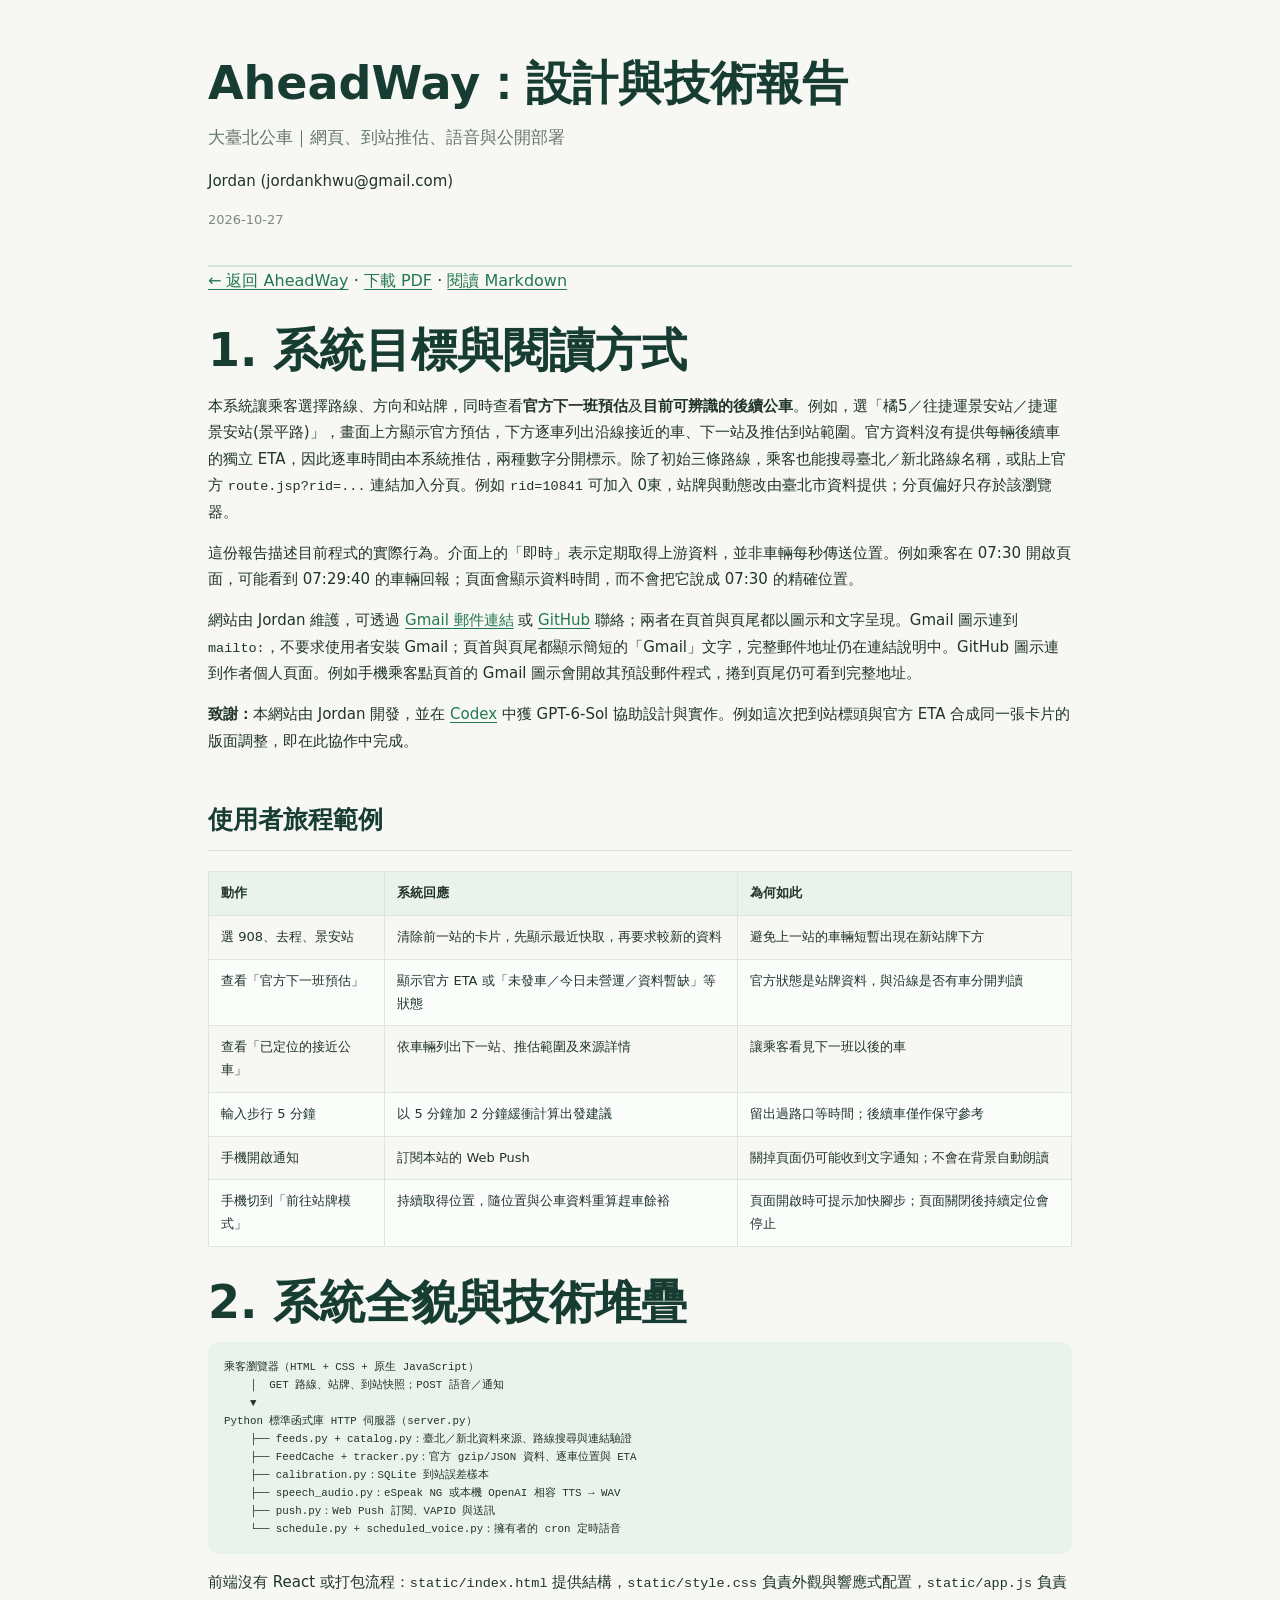
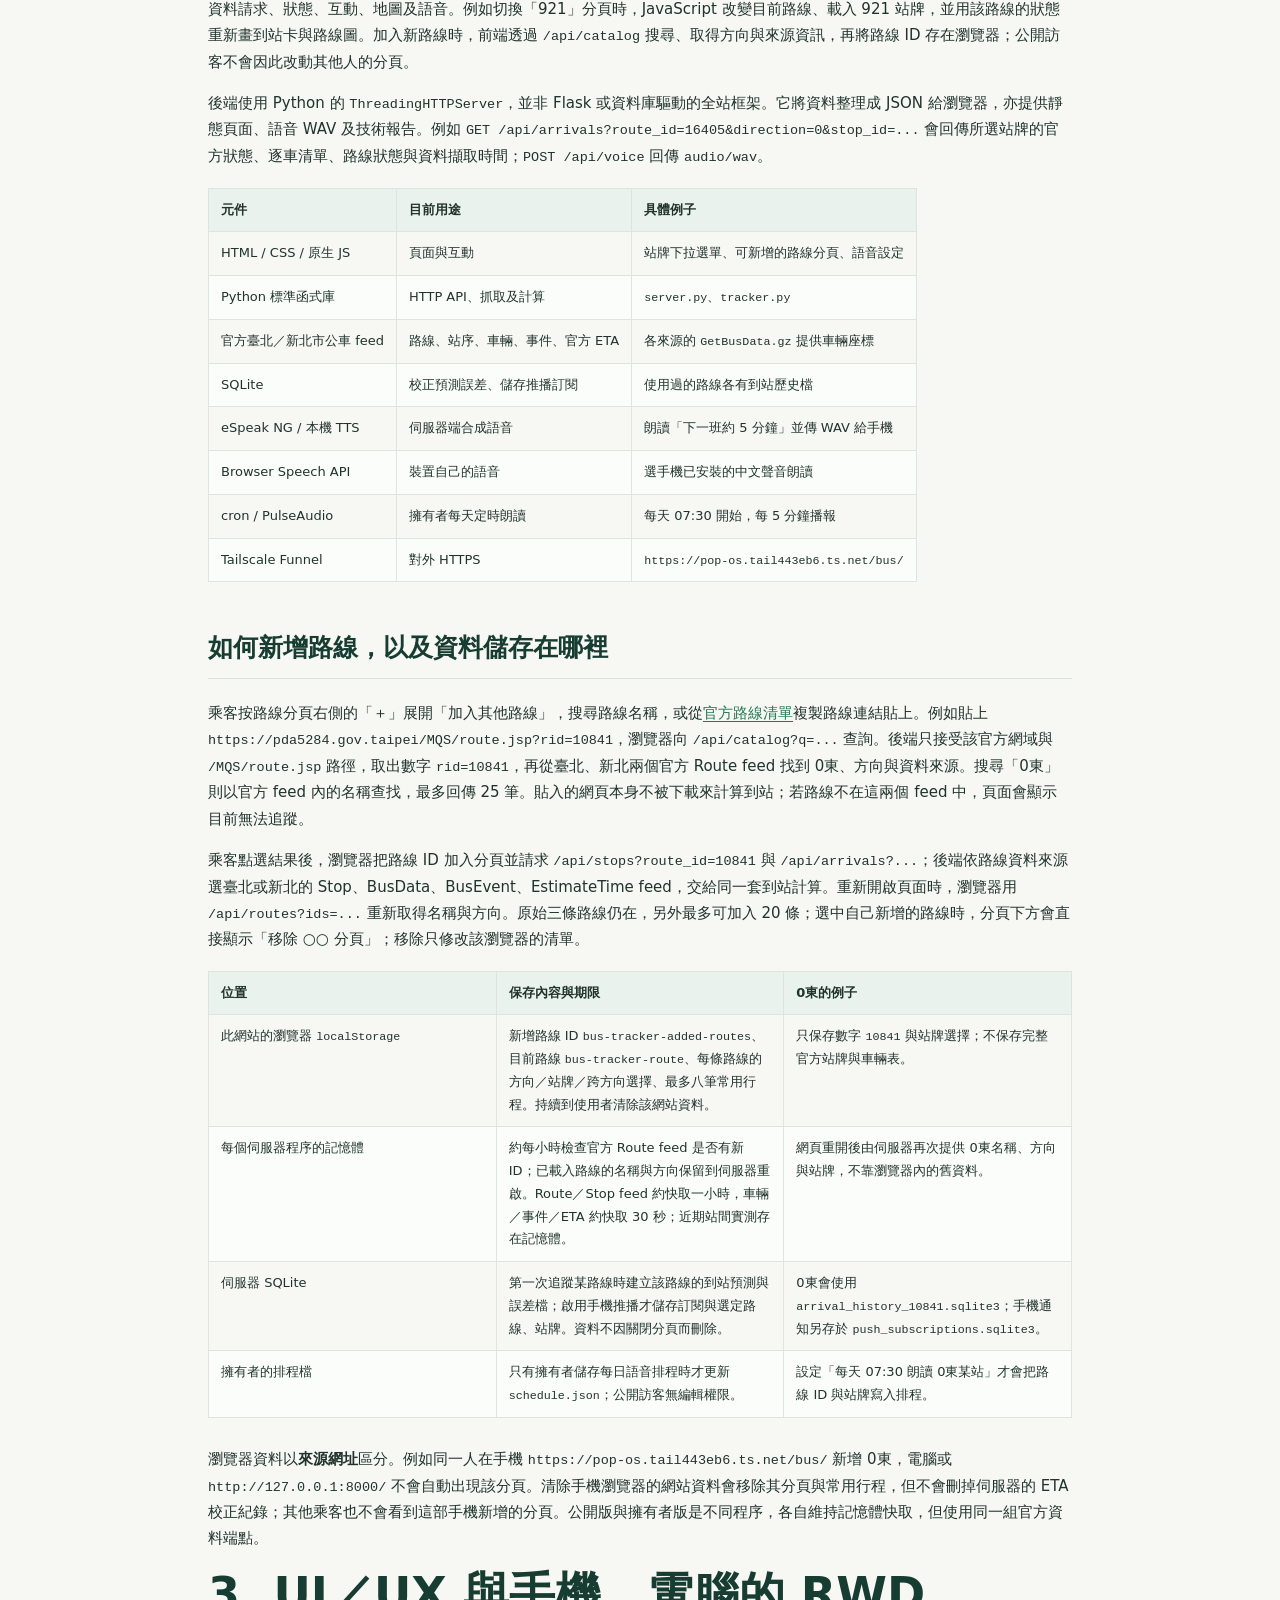
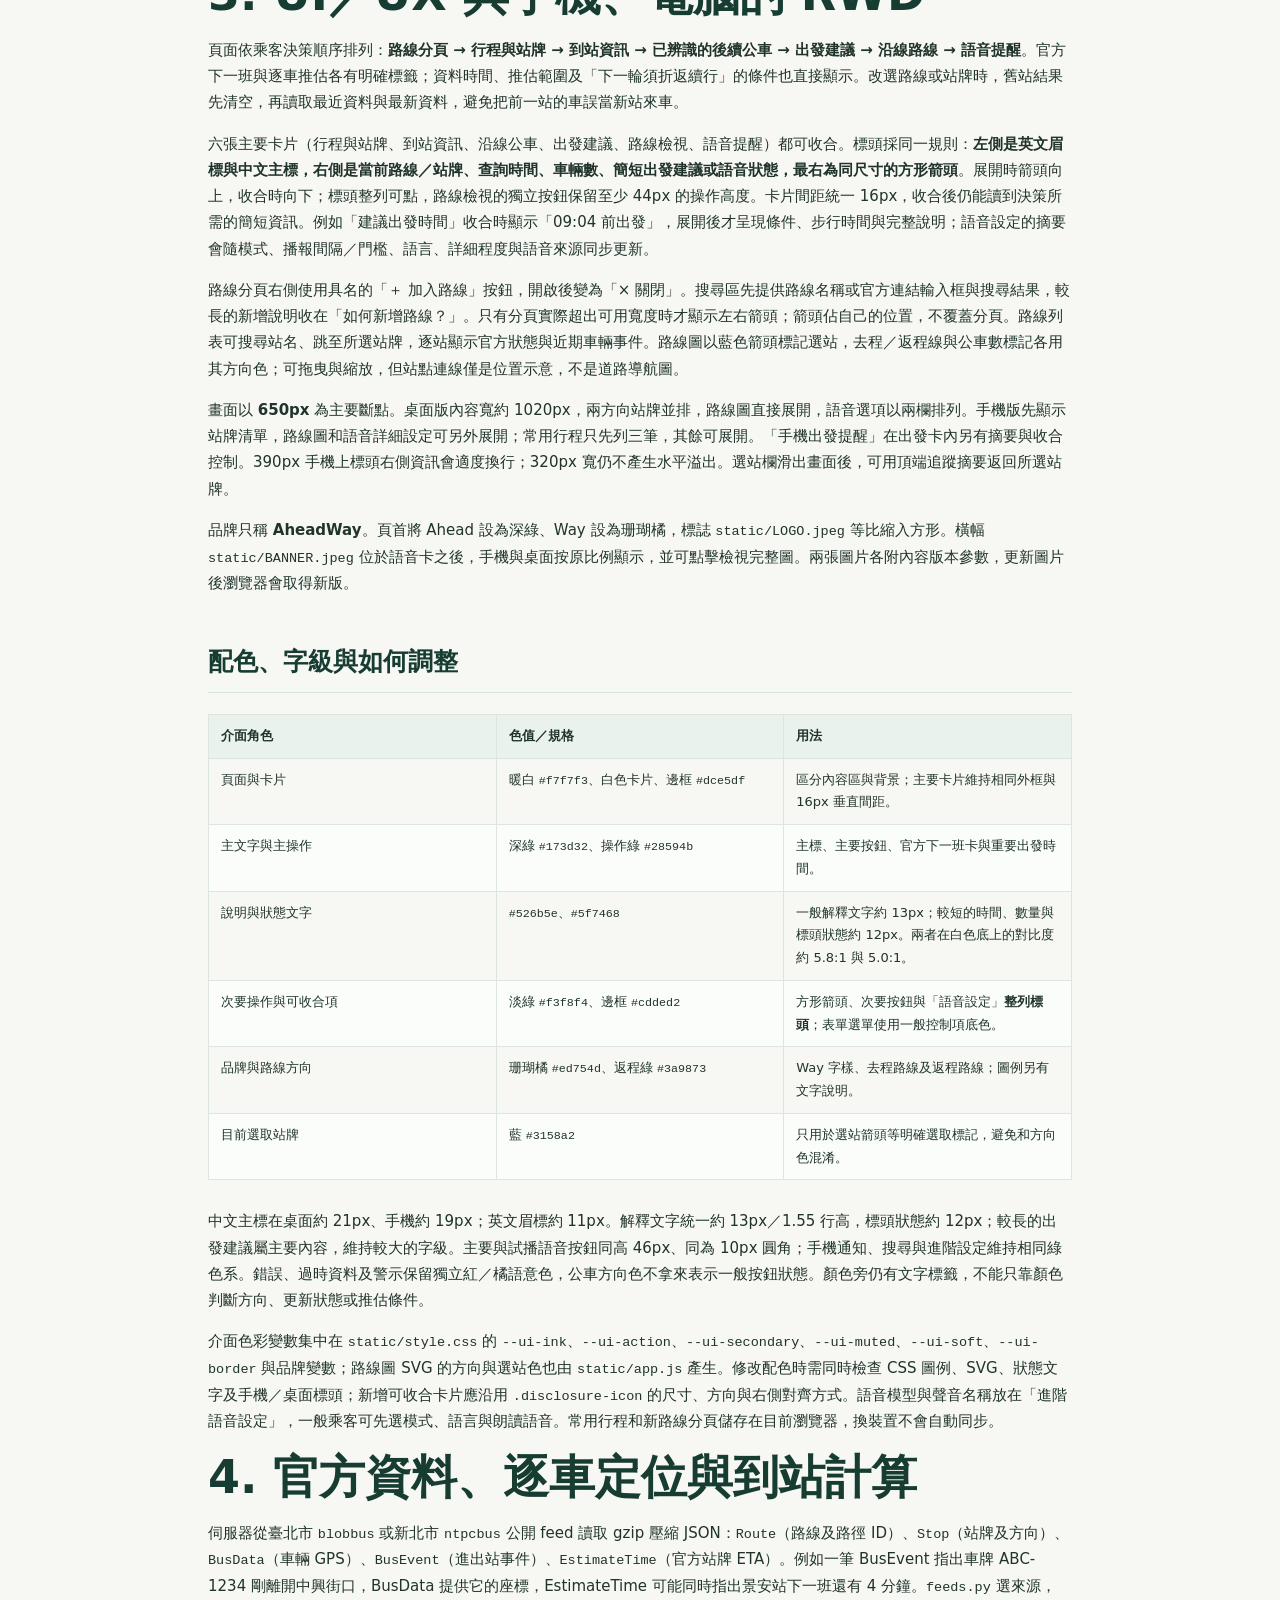
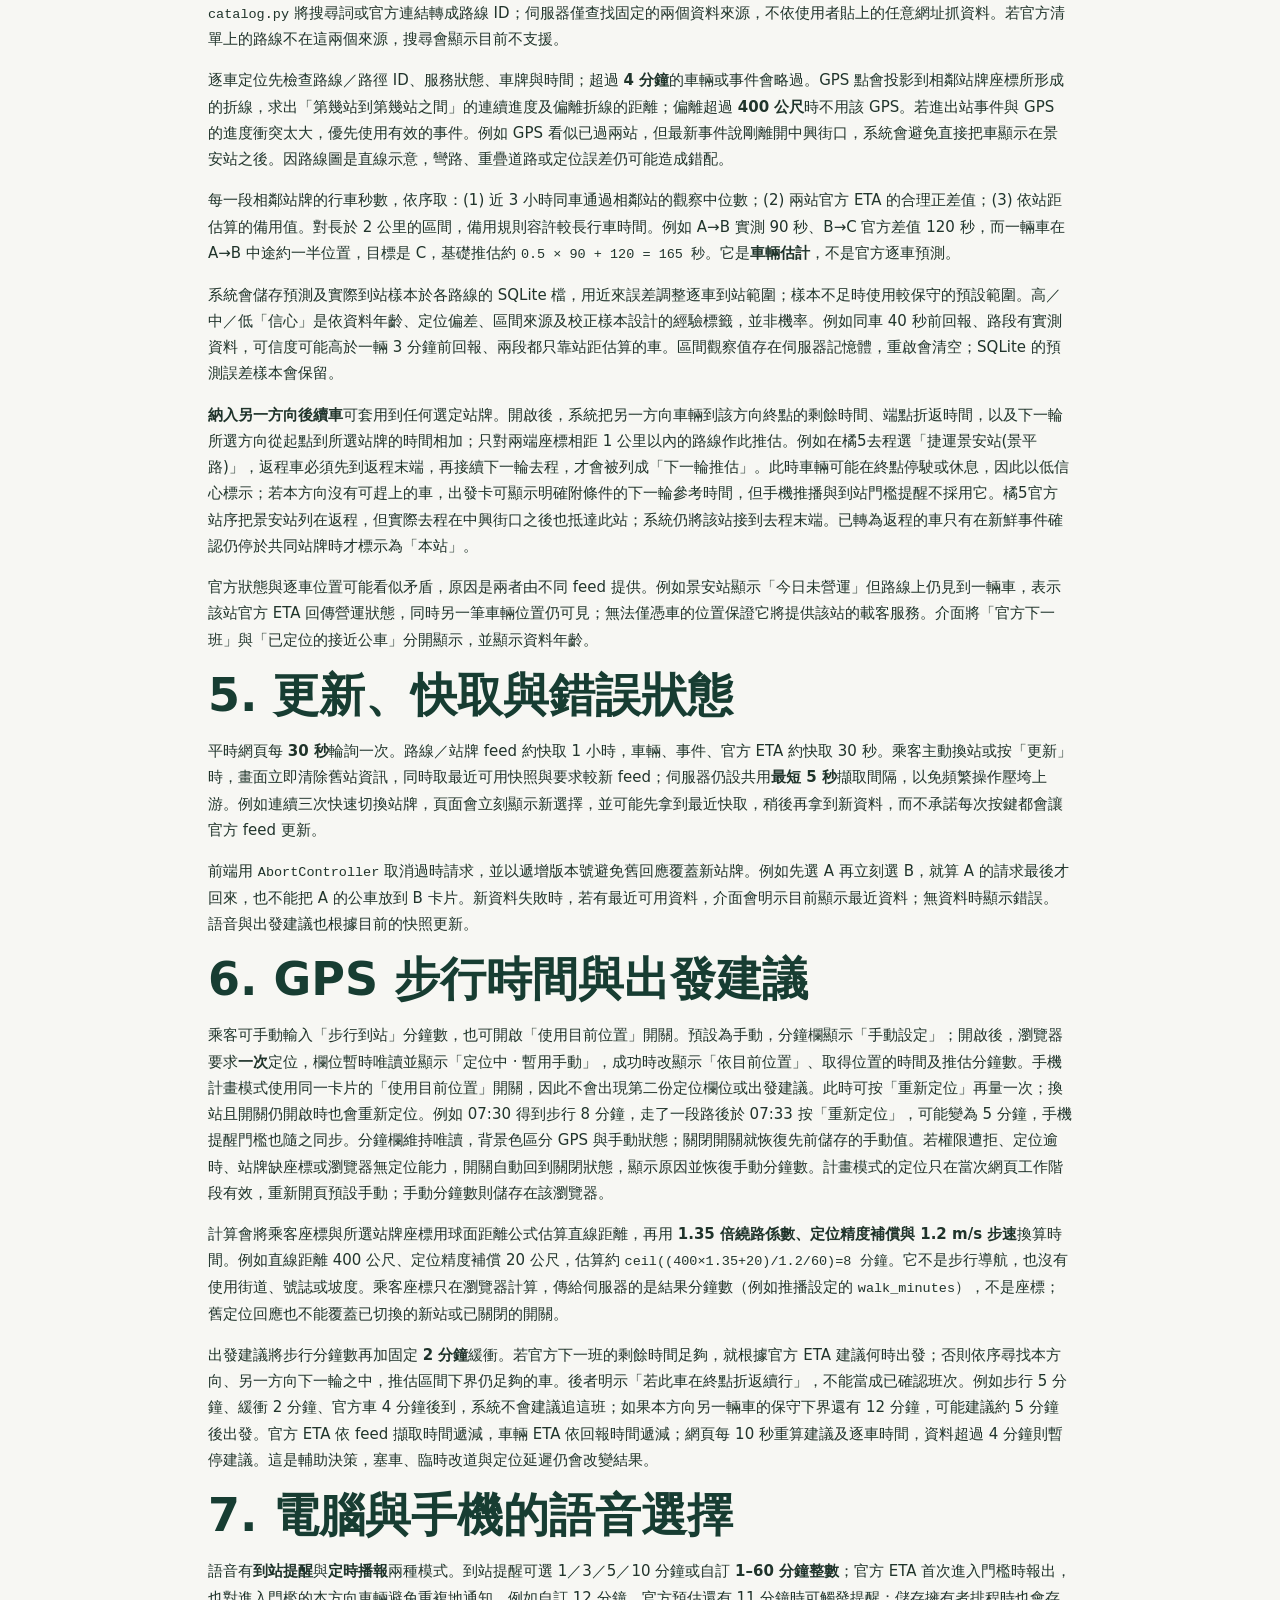
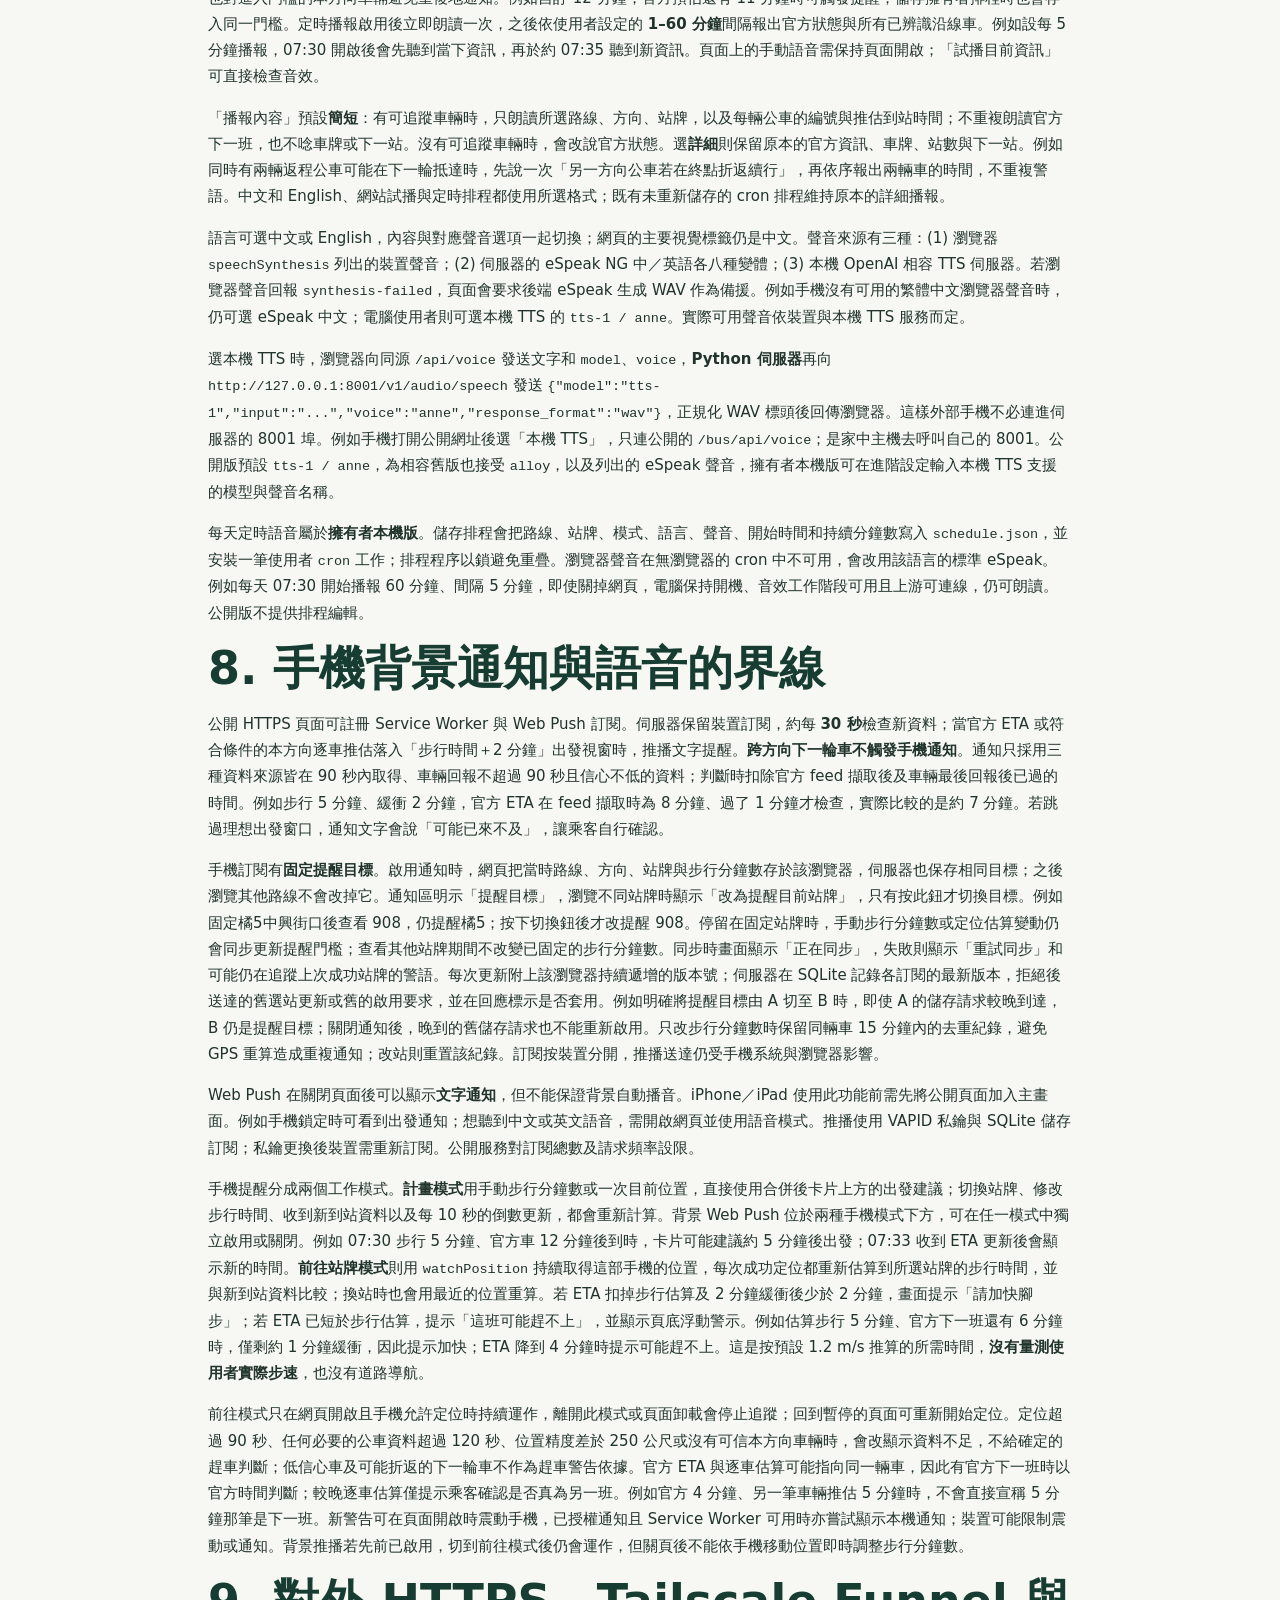
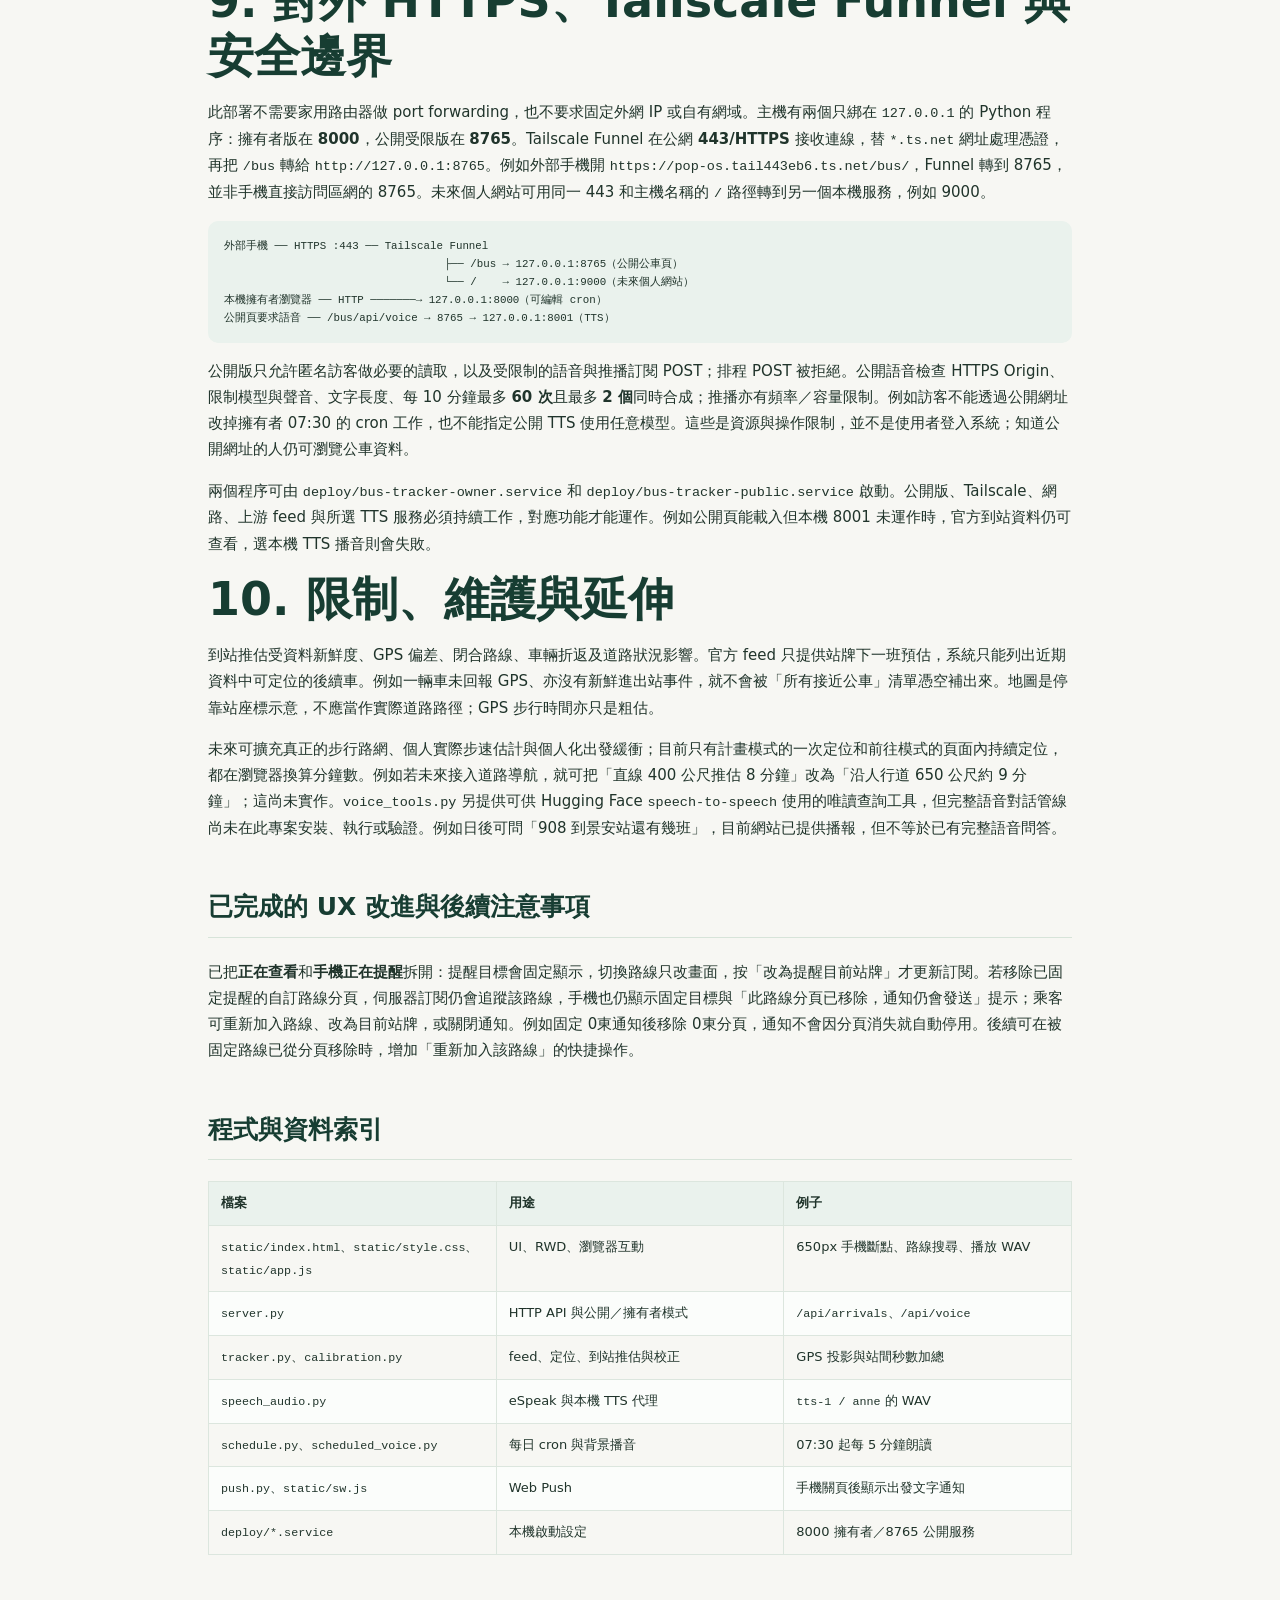
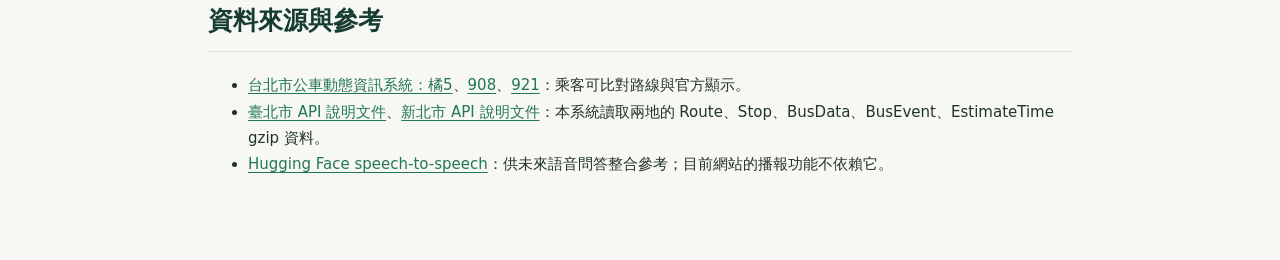
==== commit 0c43fef8: "Polish dashboard UI and refresh route demo documentation" ====
--- a/bus_tracker/static/technical-report.html
+++ b/bus_tracker/static/technical-report.html
@@ -5,7 +5,7 @@
   <meta name="generator" content="pandoc" />
   <meta name="viewport" content="width=device-width, initial-scale=1.0, user-scalable=yes" />
   <meta name="author" content="Jordan (jordankhwu@gmail.com)" />
-  <meta name="dcterms.date" content="2026-10-26" />
+  <meta name="dcterms.date" content="2026-10-27" />
   <title>AheadWay：設計與技術報告</title>
   <style>
     code{white-space: pre-wrap;}
@@ -23,7 +23,7 @@
 <h1 class="title">AheadWay：設計與技術報告</h1>
 <p class="subtitle">大臺北公車｜網頁、到站推估、語音與公開部署</p>
 <p class="author">Jordan (jordankhwu@gmail.com)</p>
-<p class="date">2026-10-26</p>
+<p class="date">2026-10-27</p>
 </header>
 <nav>
 <a href="./">← 返回 AheadWay</a> · <a href="technical-report.pdf">下載 PDF</a> · <a href="technical-report.md">閱讀 Markdown</a>
@@ -180,13 +180,12 @@
 </table>
 <p>瀏覽器資料以<strong>來源網址</strong>區分。例如同一人在手機 <code>https://pop-os.tail443eb6.ts.net/bus/</code> 新增 0東，電腦或 <code>http://127.0.0.1:8000/</code> 不會自動出現該分頁。清除手機瀏覽器的網站資料會移除其分頁與常用行程，但不會刪掉伺服器的 ETA 校正紀錄；其他乘客也不會看到這部手機新增的分頁。公開版與擁有者版是不同程序，各自維持記憶體快取，但使用同一組官方資料端點。</p>
 <h1 id="uiux-與手機電腦的-rwd">3. UI／UX 與手機、電腦的 RWD</h1>
-<p>頁面依乘客決策順序排列：<strong>路線分頁與加入「＋」 → 常用行程 → 行車方向／上車站牌 → 計算哪些來車？ → 到站與出發資訊 → 路線圖及語音</strong>。例如初次追蹤 0東，可按分頁旁的「＋」搜尋；下次選擇已存的通勤行程時，「常用行程」會出現在站牌欄位之前。尚未儲存時，這一列以簡短文字提示使用「☆ 儲存常用」，保持入口可見。</p>
-<p>選好站牌後，「計算哪些來車？」立即指出「只估算本方向」或「也估算另一方向下一輪」。例如在景安站等橘5，開啟後逐車時間、出發建議與定時語音會納入可能折返續行的車；官方下一班數字仍由官方 feed 決定。路線圖下方仍有折返說明，但切換開關已在到站卡前，乘客不用先滑到路線圖。手機頁首較精簡，390px 寬時，路線分頁、加入路線、選站欄位及此開關依序出現；常用行程越多，後方資訊會相應往下移。手機只先列出三筆常用行程，其餘可展開；桌面仍顯示全部。例如存八筆後，選站欄不必先跨過八個站牌按鈕。</p>
-<p>路線以分頁切換，方向與站牌另行選擇；分頁右側固定的「＋」開啟路線搜尋，選中新增路線時，分頁下方直接出現具名的移除按鈕。超過容器寬度時分頁列可橫向捲動，右側「更多路線 →」可移到後面的分頁，到末端則改為「← 前面路線」。例如加入 0東、908延後，手機會明示右側還有分頁。選中站牌在路線圖上以<strong>藍色箭頭及站名</strong>指出；去程／返程線與公車數標記有各自顏色。這避免把所選站牌誤認為橘色去程點。例如橘5在景安站有轉向，藍色選取箭頭仍只表示「你選的站」，不表示車輛方向。地圖可拖曳、滾輪縮放或按按鈕縮放；停靠點用座標直線連接，並非道路導航圖。</p>
-<p>路線列表可搜尋站名、跳到選中站牌，列出官方各站狀態和近期公車進出站標記。到站卡只列仍可能接近所選站牌的車，並分為「本方向接近本站」和「可能折返續行」兩組，各組依時間排序。例如本方向有兩輛、另一方向有一輛可能下一輪抵達時，三輛不再混成一個確定性相同的清單。路線列表仍能顯示整條路上的車；即使車已經過中興街口，列表仍可呈現相關站點事件。</p>
-<p>品牌只稱 <strong>AheadWay</strong>，頁首將 Ahead 設為深綠、Way 設為珊瑚橘，呼應新版圖像。頁首把整張 <code>static/LOGO.jpeg</code> 等比縮入方形標誌，不再只截取中央公車；<code>static/BANNER.jpeg</code> 放在語音設定之後，讓視覺介紹不擠占站牌與到站資訊的首屏位置。新版橫幅為 3584×1184，手機與電腦都依原始比例完整呈現；例如內容寬約 962px 時圖片高約 318px，390px 手機上內容寬約 343px 時高約 113px。橫幅延遲載入，點擊可放大；兩張原圖都可從橫幅下方開啟。伺服器明確允許這兩個 JPEG 路徑，使用 <code>image/jpeg</code> 與一天快取；圖片網址附上內容版本參數，以便更新圖片後瀏覽器立即取得新版。例如手機乘客滑到頁底才會載入新版橫幅，舊版快取不會蓋掉它。</p>
-<p>畫面以 <strong>650px</strong> 為主要斷點。電腦版約 1020px 的內容寬度，路線兩方向並排、路線圖直接展開、語音設定採兩欄。頁首保留「橘5 下一班，還有下幾班。」的完整標題：下一班為深綠色，還有下幾班為珊瑚橘；橘色路線方塊與下方橘5分頁的左邊緣對齊，方塊略大於分頁。手機版隱藏技術性的路線 ID，將常用操作提前；較長的自訂路線名稱可自然換行。例如 390px 手機上，橘5方塊與綠色橘5分頁都從內容左緣內縮 5px 開始，方塊約 70×44px，分頁約 67×41px。到站資訊改成<strong>一張複合卡片</strong>：白色上半部顯示所選站名、查詢時間、最久資料更新時間及「資料說明」連結，深綠下半部顯示官方下一班預估；逐車清單仍是下一張獨立卡片。例如選環河公園時，站名不再浮在卡片外，下面直接接官方 ETA；如果官方未提供時間，深綠區仍說明實際狀態與資料限制。出發卡右側把「步行估算方式」與「步行到站」的標籤及操作元件各自對齊在<strong>同一列</strong>，定位狀態則在下一列；中等寬度先讓整組步行設定移到建議文字下方，手機再將兩欄上下排列。例如在 1440px 電腦上，開關與分鐘欄位的起始高度一致；390px 手機上不會出現狹窄的雙欄數字框。手機版把「手機出發提醒」整合進「建議出發時間」卡片，共用同一段出發建議與步行欄位；電腦版只顯示出發建議和步行控制，不顯示手機模式與通知按鈕。例如在 390px 手機上，乘客查看一次出發建議，接著就在同一卡片選「計畫模式」或「前往站牌模式」；1440px 電腦上不會看到無法使用的「啟用手機通知」。手機站牌列表先於可展開的路線圖，語音詳細選項預設收合。手機往下捲過選站欄後，頂端會顯示可點選的「路線・方向・站牌」摘要；點它可回到選站欄。例如在底部調語音時仍看得出目前追蹤的是 908 中華路。</p>
-<h2 id="配色與如何調整">配色與如何調整</h2>
+<p>頁面依乘客決策順序排列：<strong>路線分頁 → 行程與站牌 → 到站資訊 → 已辨識的後續公車 → 出發建議 → 沿線路線 → 語音提醒</strong>。官方下一班與逐車推估各有明確標籤；資料時間、推估範圍及「下一輪須折返續行」的條件也直接顯示。改選路線或站牌時，舊站結果先清空，再讀取最近資料與最新資料，避免把前一站的車誤當新站來車。</p>
+<p>六張主要卡片（行程與站牌、到站資訊、沿線公車、出發建議、路線檢視、語音提醒）都可收合。標頭採同一規則：<strong>左側是英文眉標與中文主標，右側是當前路線／站牌、查詢時間、車輛數、簡短出發建議或語音狀態，最右為同尺寸的方形箭頭</strong>。展開時箭頭向上，收合時向下；標頭整列可點，路線檢視的獨立按鈕保留至少 44px 的操作高度。卡片間距統一 16px，收合後仍能讀到決策所需的簡短資訊。例如「建議出發時間」收合時顯示「09:04 前出發」，展開後才呈現條件、步行時間與完整說明；語音設定的摘要會隨模式、播報間隔／門檻、語言、詳細程度與語音來源同步更新。</p>
+<p>路線分頁右側使用具名的「＋ 加入路線」按鈕，開啟後變為「× 關閉」。搜尋區先提供路線名稱或官方連結輸入框與搜尋結果，較長的新增說明收在「如何新增路線？」。只有分頁實際超出可用寬度時才顯示左右箭頭；箭頭佔自己的位置，不覆蓋分頁。路線列表可搜尋站名、跳至所選站牌，逐站顯示官方狀態與近期車輛事件。路線圖以藍色箭頭標記選站，去程／返程線與公車數標記各用其方向色；可拖曳與縮放，但站點連線僅是位置示意，不是道路導航圖。</p>
+<p>畫面以 <strong>650px</strong> 為主要斷點。桌面版內容寬約 1020px，兩方向站牌並排，路線圖直接展開，語音選項以兩欄排列。手機版先顯示站牌清單，路線圖和語音詳細設定可另外展開；常用行程只先列三筆，其餘可展開。「手機出發提醒」在出發卡內另有摘要與收合控制。390px 手機上標頭右側資訊會適度換行；320px 寬仍不產生水平溢出。選站欄滑出畫面後，可用頂端追蹤摘要返回所選站牌。</p>
+<p>品牌只稱 <strong>AheadWay</strong>。頁首將 Ahead 設為深綠、Way 設為珊瑚橘，標誌 <code>static/LOGO.jpeg</code> 等比縮入方形。橫幅 <code>static/BANNER.jpeg</code> 位於語音卡之後，手機與桌面按原比例顯示，並可點擊檢視完整圖。兩張圖片各附內容版本參數，更新圖片後瀏覽器會取得新版。</p>
+<h2 id="配色字級與如何調整">配色、字級與如何調整</h2>
 <table>
 <colgroup>
 <col style="width: 33%" />
@@ -195,41 +194,46 @@
 </colgroup>
 <thead>
 <tr class="header">
-<th>用途</th>
-<th>目前顏色</th>
-<th>設計理由與例子</th>
-</tr>
-</thead>
-<tbody>
-<tr class="odd">
-<td>頁面底色 <code>#f7f7f3</code> 與白色卡片</td>
-<td>暖白底、白色內容區</td>
-<td>在日間閱讀時讓站牌及結果卡片分層；例如 390px 手機上，白色選站卡與背景可清楚區分。</td>
-</tr>
-<tr class="even">
-<td>深綠 <code>#173d32</code>／文字綠 <code>#28594b</code></td>
-<td>Ahead 字樣、主操作、官方到站卡、出發建議</td>
-<td>深色承載需要快速辨識的數字與操作；例如「更新」按鈕與官方 ETA 卡。</td>
-</tr>
-<tr class="odd">
-<td>橘 <code>#ed754d</code>／較深橘 <code>#ae5638</code></td>
-<td>Way 字樣、去程線、路線識別、提醒重點</td>
-<td>與返程色區分，延續橘5的起點識別；例如路線圖去程線與相對應車輛標記。</td>
-</tr>
-<tr class="even">
-<td>綠 <code>#3a9873</code></td>
-<td>返程線與車輛標記</td>
-<td>同圖中與橘色去程成對；例如切到返程時仍可辨認車輛所在方向。</td>
-</tr>
-<tr class="odd">
+<th>介面角色</th>
+<th>色值／規格</th>
+<th>用法</th>
+</tr>
+</thead>
+<tbody>
+<tr class="odd">
+<td>頁面與卡片</td>
+<td>暖白 <code>#f7f7f3</code>、白色卡片、邊框 <code>#dce5df</code></td>
+<td>區分內容區與背景；主要卡片維持相同外框與 16px 垂直間距。</td>
+</tr>
+<tr class="even">
+<td>主文字與主操作</td>
+<td>深綠 <code>#173d32</code>、操作綠 <code>#28594b</code></td>
+<td>主標、主要按鈕、官方下一班卡與重要出發時間。</td>
+</tr>
+<tr class="odd">
+<td>說明與狀態文字</td>
+<td><code>#526b5e</code>、<code>#5f7468</code></td>
+<td>一般解釋文字約 13px；較短的時間、數量與標頭狀態約 12px。兩者在白色底上的對比度約 5.8:1 與 5.0:1。</td>
+</tr>
+<tr class="even">
+<td>次要操作與可收合項</td>
+<td>淡綠 <code>#f3f8f4</code>、邊框 <code>#cdded2</code></td>
+<td>方形箭頭、次要按鈕與「語音設定」<strong>整列標頭</strong>；表單選單使用一般控制項底色。</td>
+</tr>
+<tr class="odd">
+<td>品牌與路線方向</td>
+<td>珊瑚橘 <code>#ed754d</code>、返程綠 <code>#3a9873</code></td>
+<td>Way 字樣、去程路線及返程路線；圖例另有文字說明。</td>
+</tr>
+<tr class="even">
+<td>目前選取站牌</td>
 <td>藍 <code>#3158a2</code></td>
-<td>選中站牌</td>
-<td>避免把選中的站誤當去程橘色站點；例如藍色箭頭指向景安站，方向線仍保留橘／綠。</td>
-</tr>
-</tbody>
-</table>
-<p>顏色定義在 <code>static/style.css</code>，主要底色、卡片邊框與品牌色另有 <code>--page-surface</code>、<code>--card-stroke</code>、<code>--brand-forest</code>、<code>--brand-coral</code> 變數；頁首字樣分別由 <code>.brand-ahead</code>、<code>.brand-way</code> 使用這兩種品牌色，路線圖的實際線條與箭頭則由 <code>static/app.js</code> 產生。要改主色，可先搜尋 CSS 的 <code>#173d32</code>、<code>#28594b</code> 與這些變數；改方向色搜尋 <code>.legend-line.outbound</code> 與 <code>.legend-line.inbound</code>，再搜尋 JavaScript 中對應的 SVG 色碼。改選站藍色則搜尋 <code>.route-stop.active</code> 與 <code>#3158a2</code>。例如要讓返程改成紫色，除了 CSS 的線條與公車數標記，還需改 <code>app.js</code> 畫地圖時的返程 stroke/fill，最後在 390px 手機和桌面檢查圖例、文字及對比度。手機提醒的主要按鈕同樣使用深綠，藍色留給「目前選擇的站牌」；保留文字「去程／返程／目前選擇」作為非顏色辨識方式。</p>
-<p>介面以文字補足顏色：資料來源、車輛下一站、更新時間和可靠度都可直接讀到，未來車輛的誤差範圍藏在可展開詳情中。例如「推估 6–9 分鐘」與「資料 75 秒前」比單獨一個綠點更能幫乘客判斷。語音模型與聲音名稱放在「進階語音設定」，一般乘客只需選語言、模式和「朗讀語音」。常用行程儲存在本機瀏覽器，最多八筆；換瀏覽器不會自動同步。</p>
+<td>只用於選站箭頭等明確選取標記，避免和方向色混淆。</td>
+</tr>
+</tbody>
+</table>
+<p>中文主標在桌面約 21px、手機約 19px；英文眉標約 11px。解釋文字統一約 13px／1.55 行高，標頭狀態約 12px；較長的出發建議屬主要內容，維持較大的字級。主要與試播語音按鈕同高 46px、同為 10px 圓角；手機通知、搜尋與進階設定維持相同綠色系。錯誤、過時資料及警示保留獨立紅／橘語意色，公車方向色不拿來表示一般按鈕狀態。顏色旁仍有文字標籤，不能只靠顏色判斷方向、更新狀態或推估條件。</p>
+<p>介面色彩變數集中在 <code>static/style.css</code> 的 <code>--ui-ink</code>、<code>--ui-action</code>、<code>--ui-secondary</code>、<code>--ui-muted</code>、<code>--ui-soft</code>、<code>--ui-border</code> 與品牌變數；路線圖 SVG 的方向與選站色也由 <code>static/app.js</code> 產生。修改配色時需同時檢查 CSS 圖例、SVG、狀態文字及手機／桌面標頭；新增可收合卡片應沿用 <code>.disclosure-icon</code> 的尺寸、方向與右側對齊方式。語音模型與聲音名稱放在「進階語音設定」，一般乘客可先選模式、語言與朗讀語音。常用行程和新路線分頁儲存在目前瀏覽器，換裝置不會自動同步。</p>
 <h1 id="官方資料逐車定位與到站計算">4. 官方資料、逐車定位與到站計算</h1>
 <p>伺服器從臺北市 <code>blobbus</code> 或新北市 <code>ntpcbus</code> 公開 feed 讀取 gzip 壓縮 JSON：<code>Route</code>（路線及路徑 ID）、<code>Stop</code>（站牌及方向）、<code>BusData</code>（車輛 GPS）、<code>BusEvent</code>（進出站事件）、<code>EstimateTime</code>（官方站牌 ETA）。例如一筆 BusEvent 指出車牌 ABC-1234 剛離開中興街口，BusData 提供它的座標，EstimateTime 可能同時指出景安站下一班還有 4 分鐘。<code>feeds.py</code> 選來源，<code>catalog.py</code> 將搜尋詞或官方連結轉成路線 ID；伺服器僅查找固定的兩個資料來源，不依使用者貼上的任意網址抓資料。若官方清單上的路線不在這兩個來源，搜尋會顯示目前不支援。</p>
 <p>逐車定位先檢查路線／路徑 ID、服務狀態、車牌與時間；超過 <strong>4 分鐘</strong>的車輛或事件會略過。GPS 點會投影到相鄰站牌座標所形成的折線，求出「第幾站到第幾站之間」的連續進度及偏離折線的距離；偏離超過 <strong>400 公尺</strong>時不用該 GPS。若進出站事件與 GPS 的進度衝突太大，優先使用有效的事件。例如 GPS 看似已過兩站，但最新事件說剛離開中興街口，系統會避免直接把車顯示在景安站之後。因路線圖是直線示意，彎路、重疊道路或定位誤差仍可能造成錯配。</p>
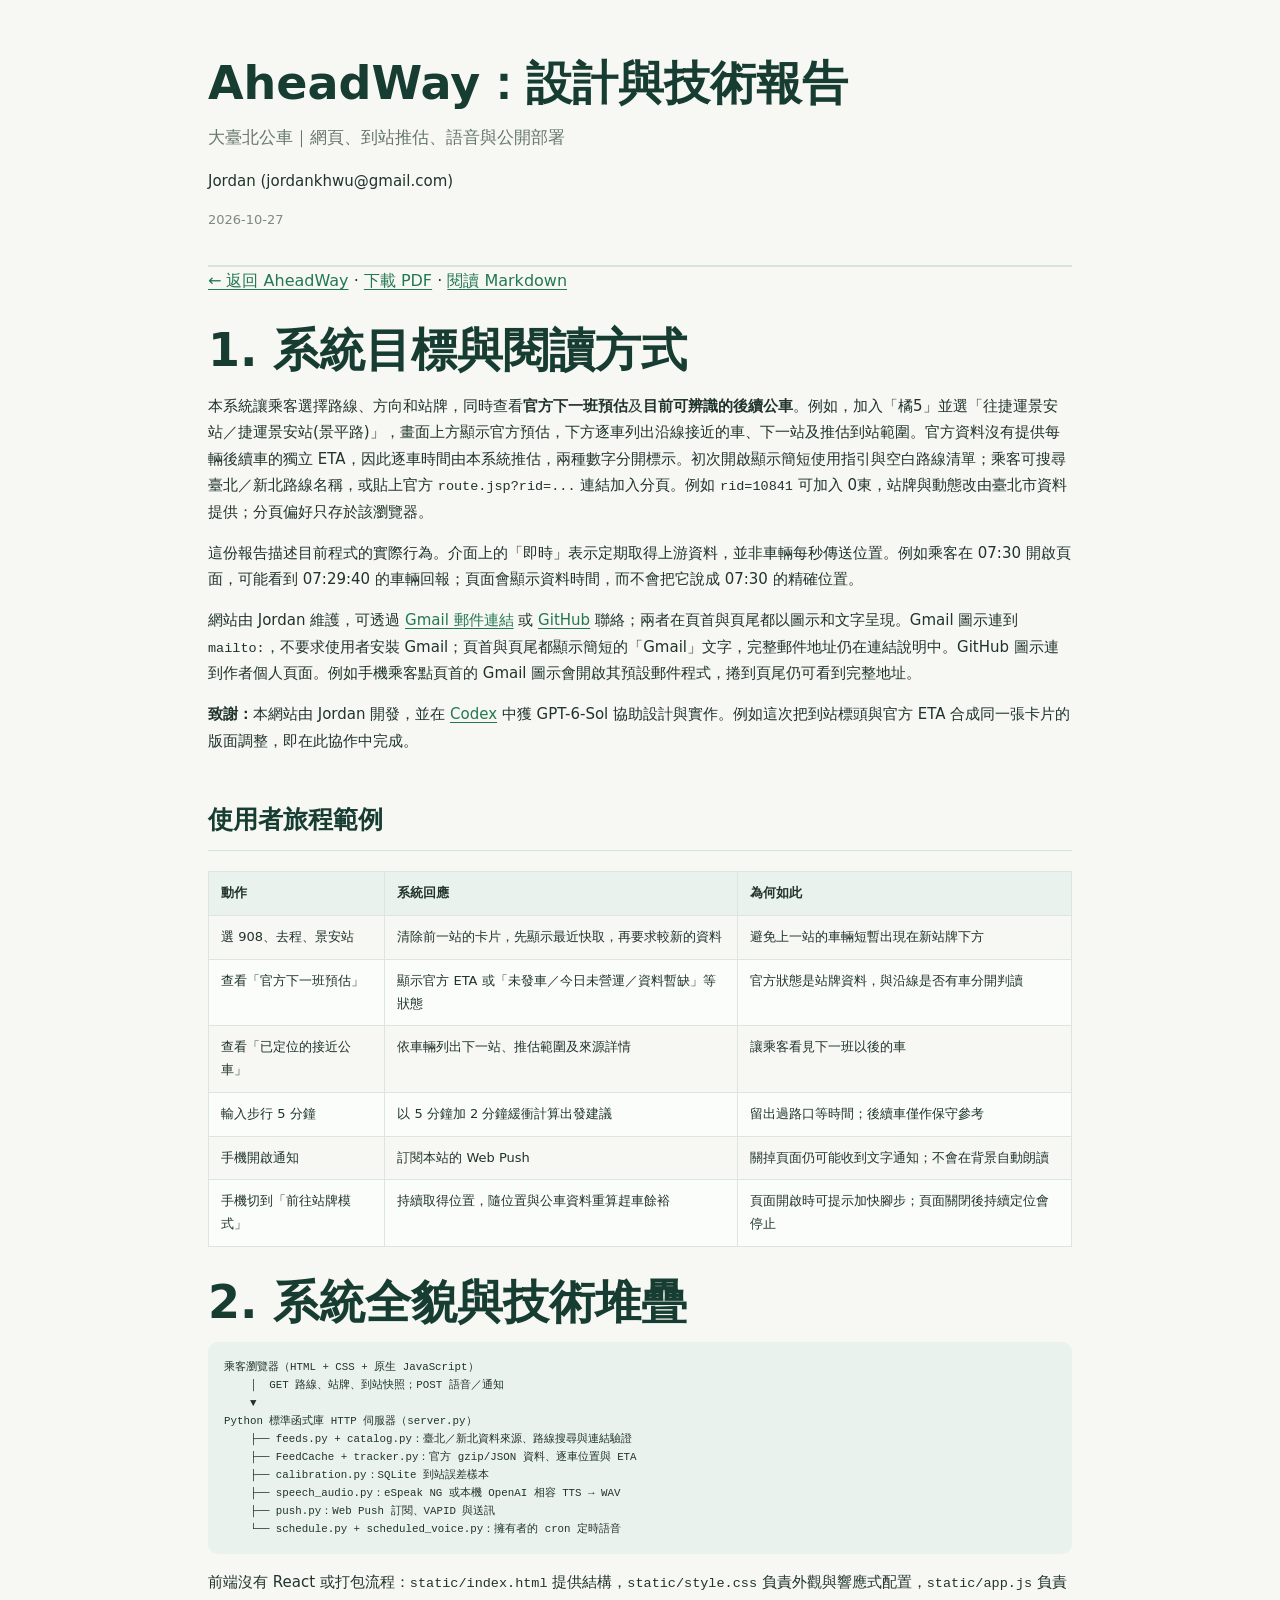
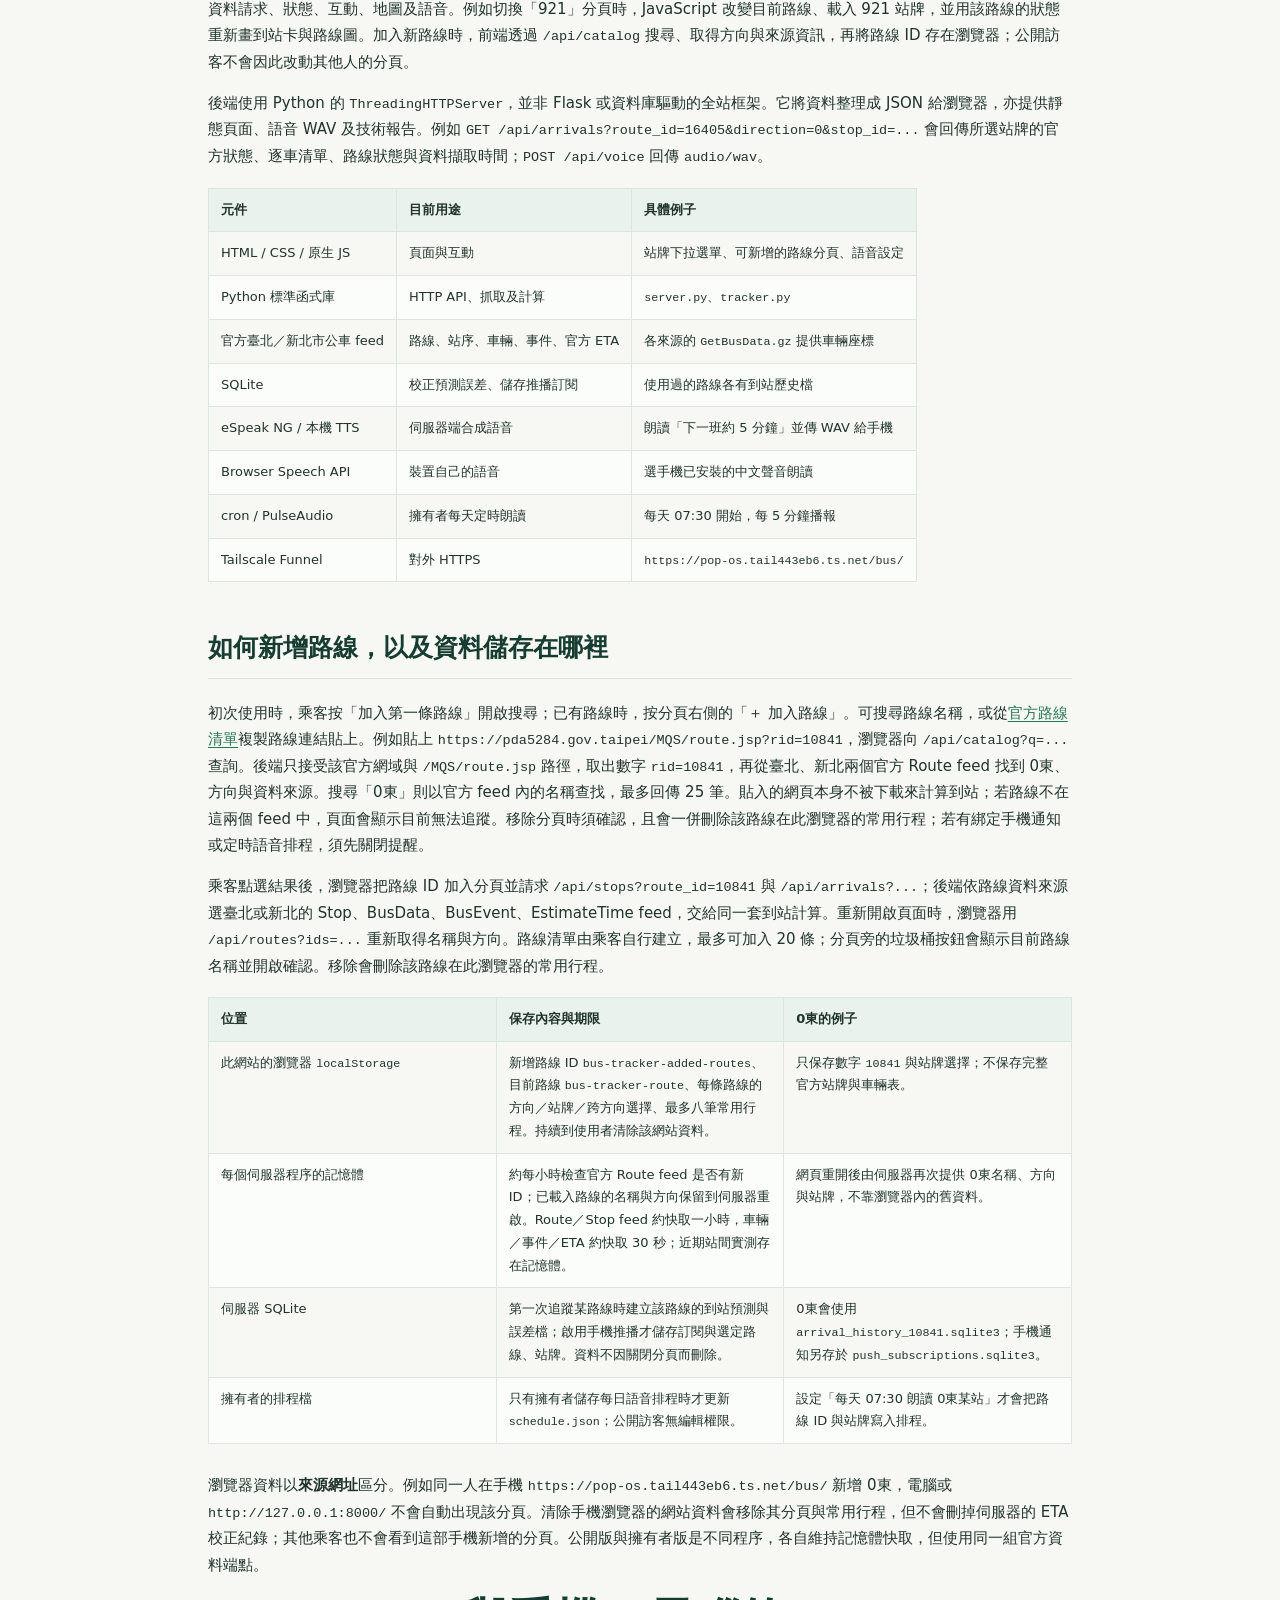
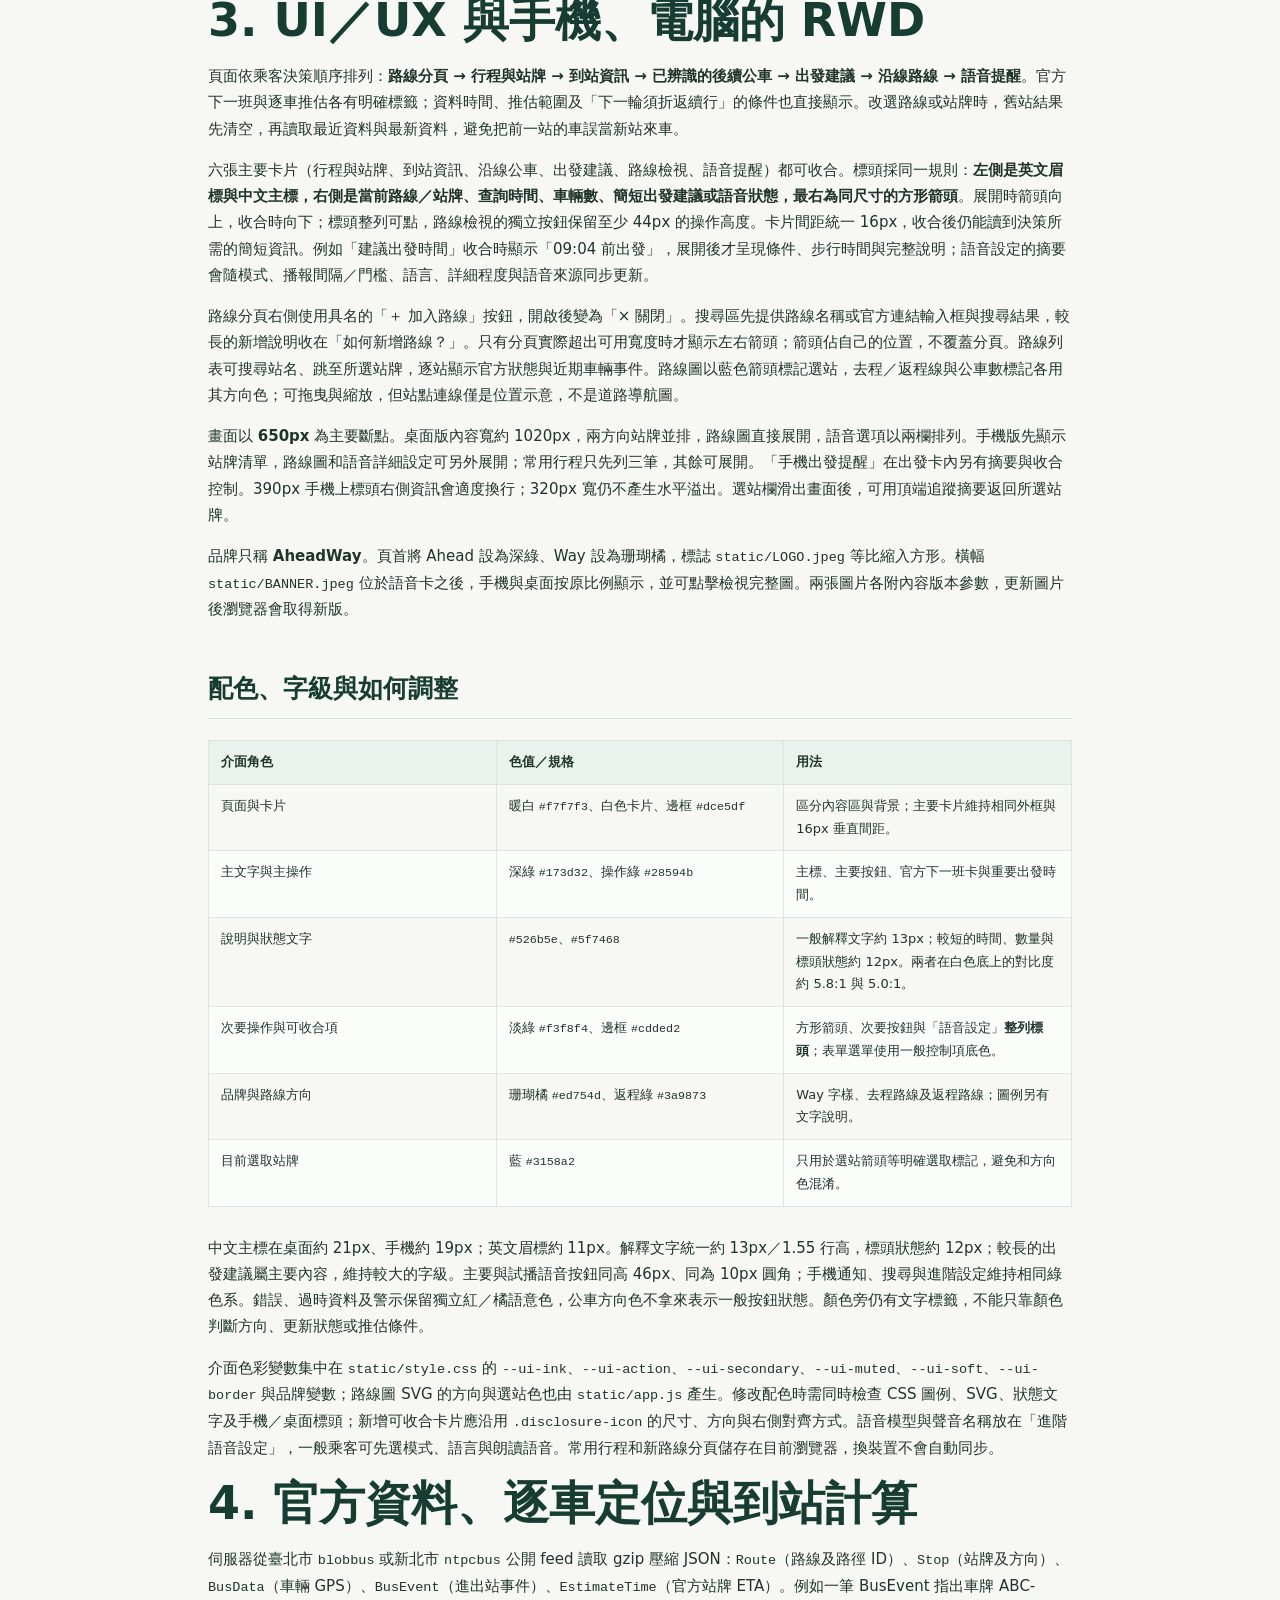
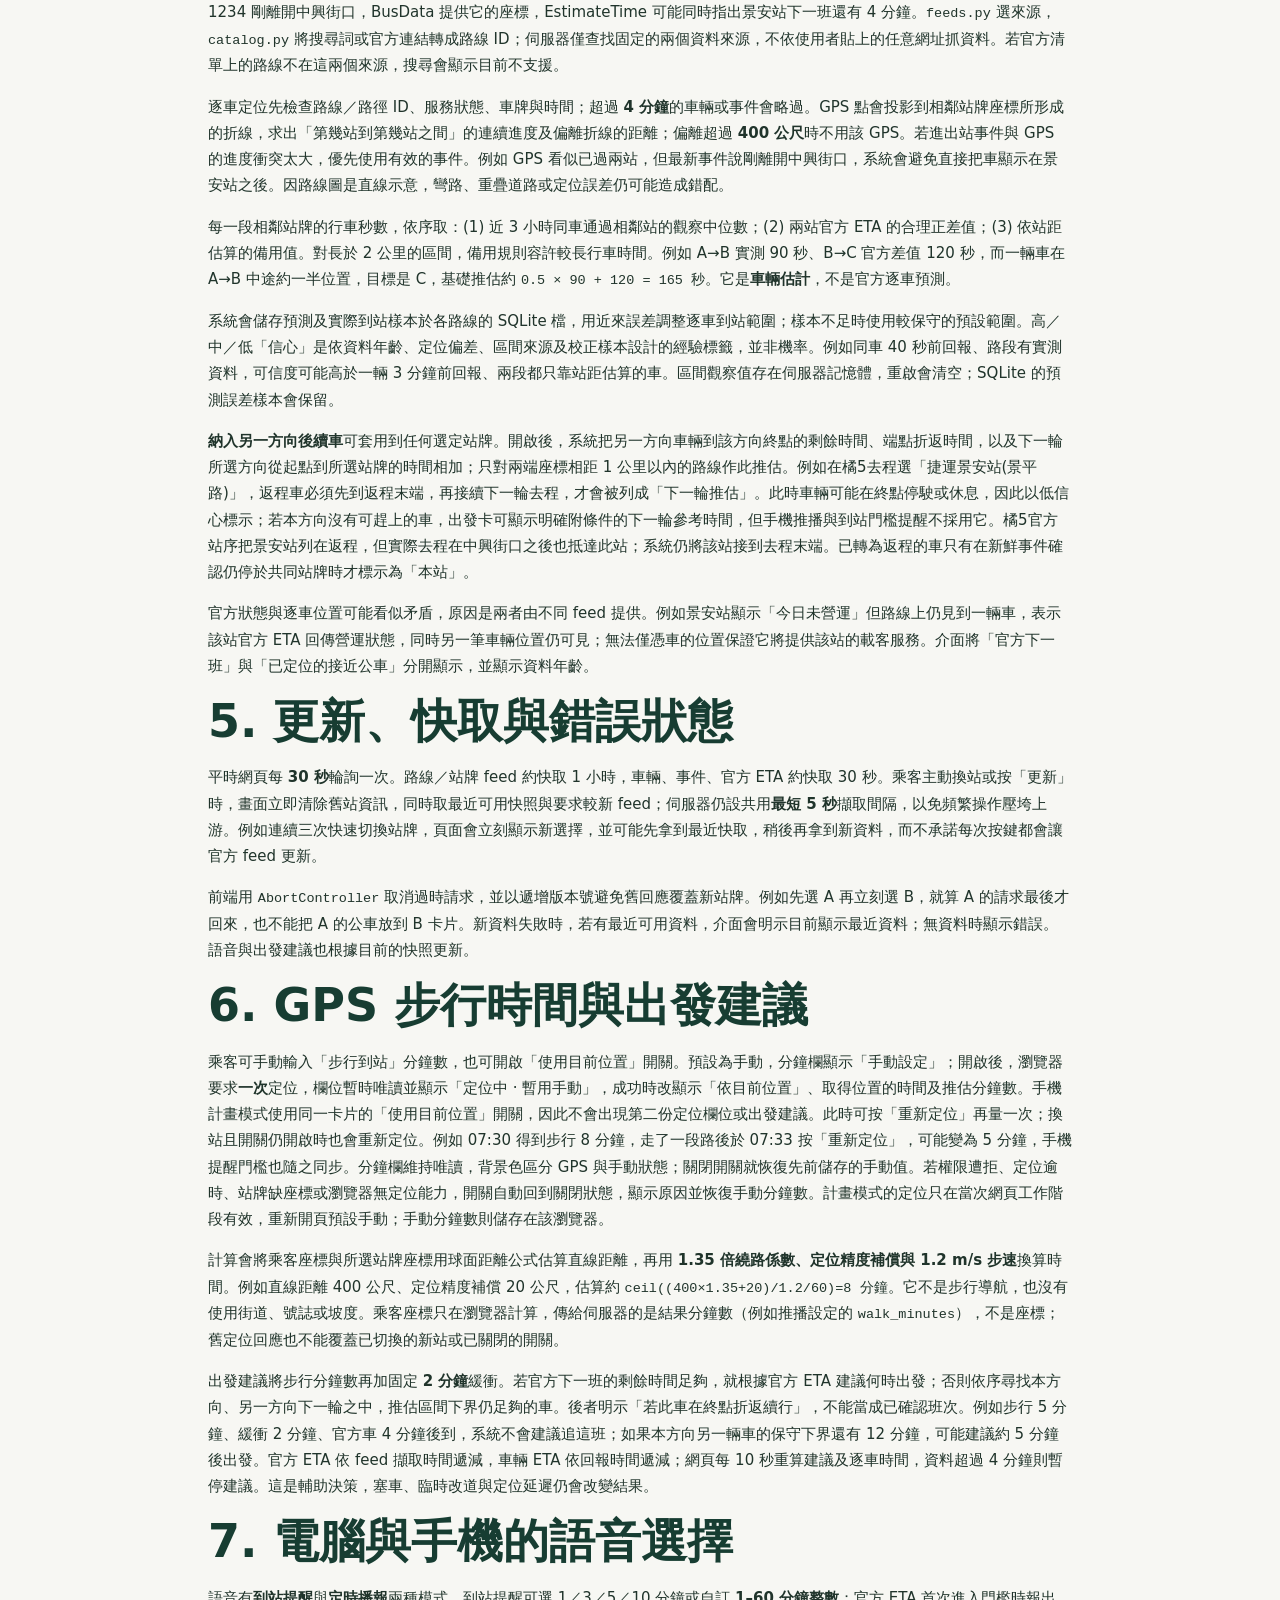
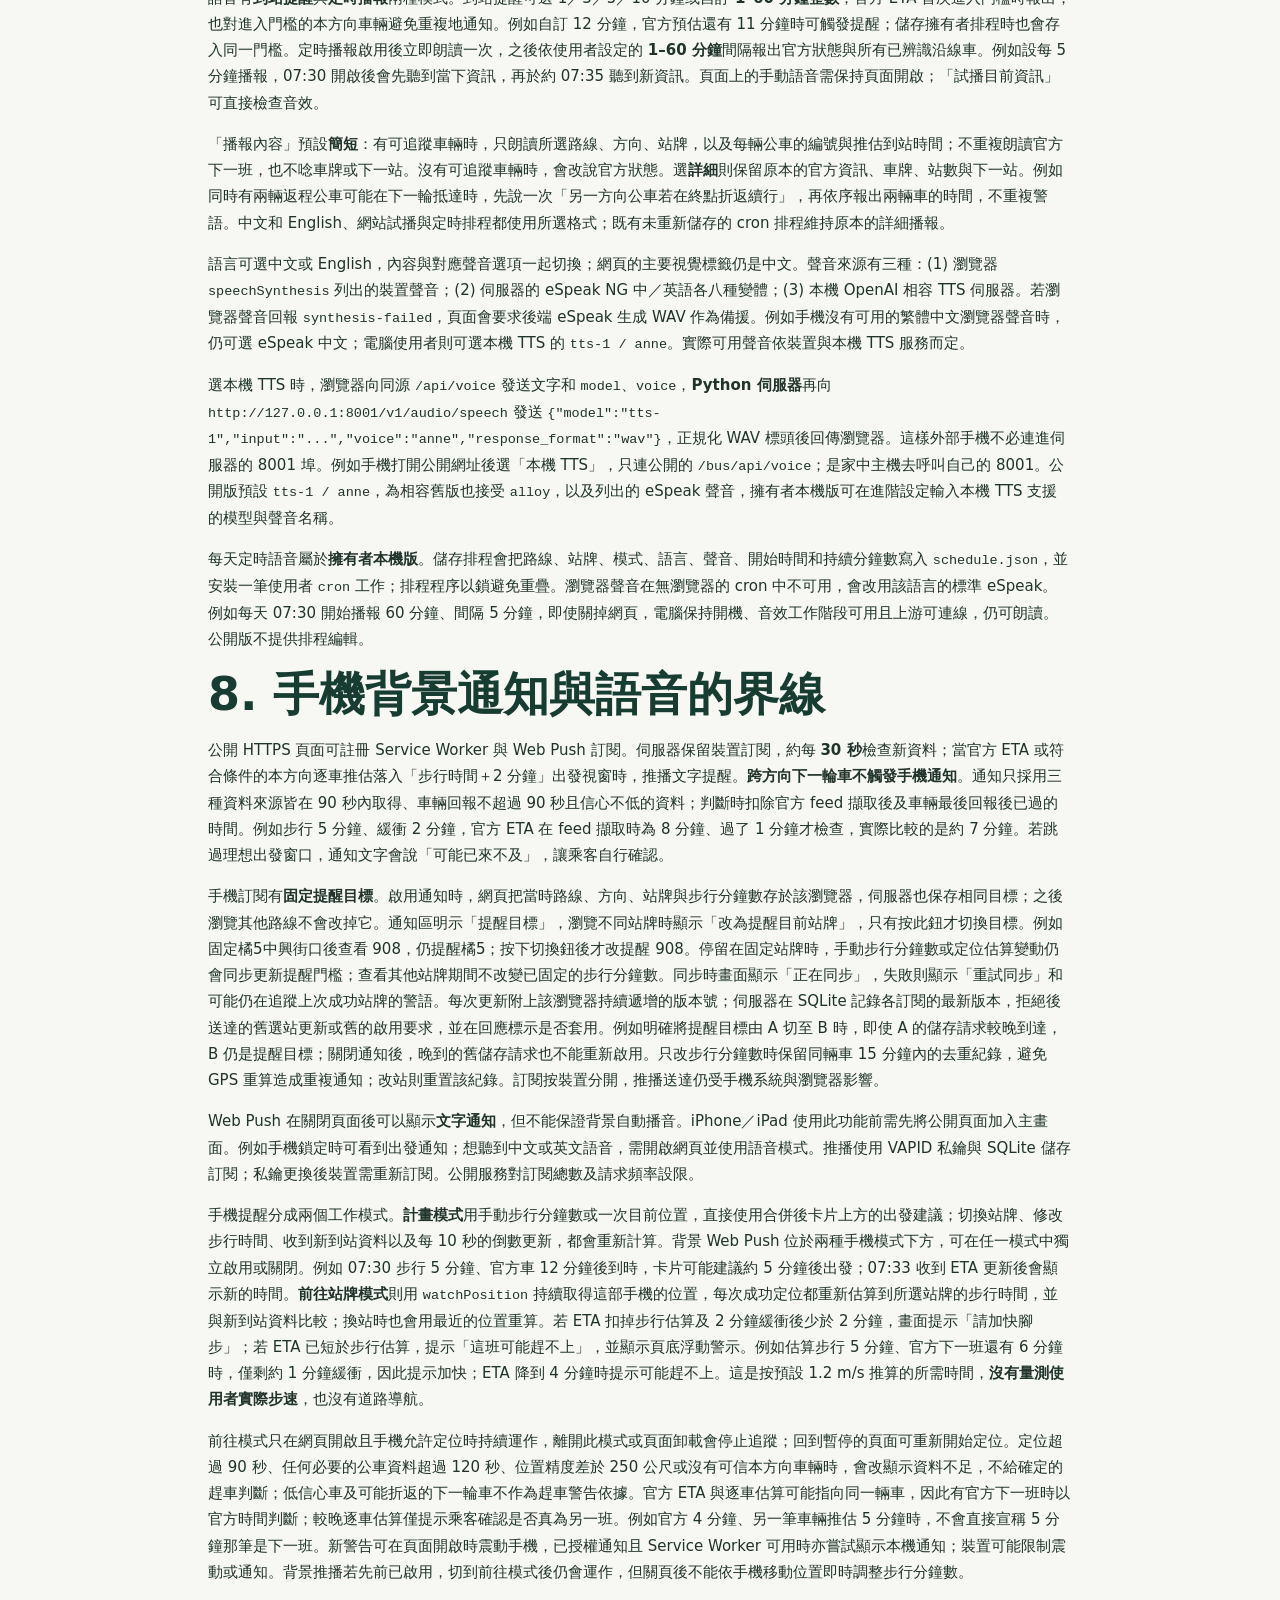
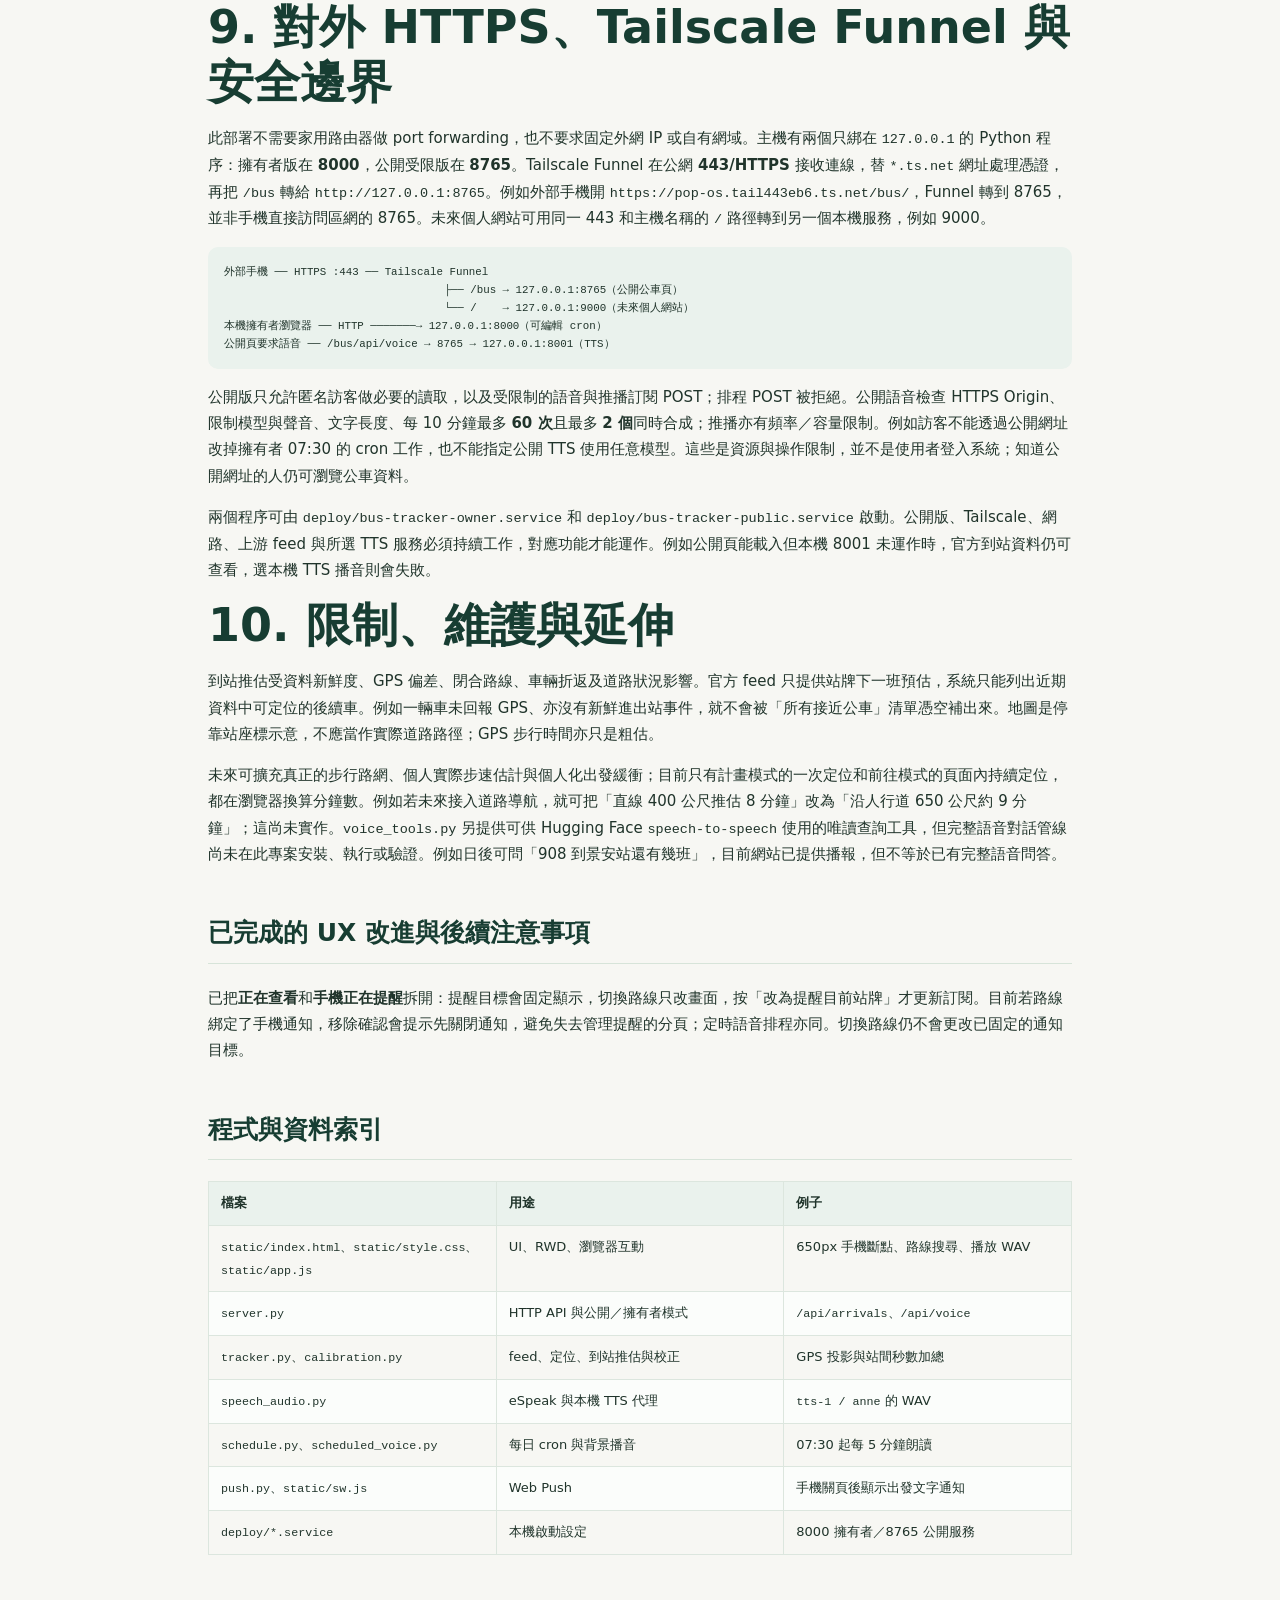
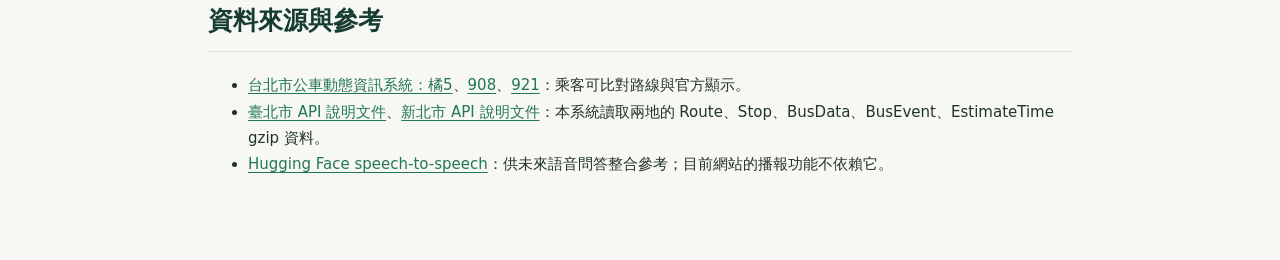
==== commit 19a7921a: "Add bilingual onboarding and streamlined route controls" ====
--- a/bus_tracker/static/technical-report.html
+++ b/bus_tracker/static/technical-report.html
@@ -29,7 +29,7 @@
 <a href="./">← 返回 AheadWay</a> · <a href="technical-report.pdf">下載 PDF</a> · <a href="technical-report.md">閱讀 Markdown</a>
 </nav>
 <h1 id="系統目標與閱讀方式">1. 系統目標與閱讀方式</h1>
-<p>本系統讓乘客選擇路線、方向和站牌，同時查看<strong>官方下一班預估</strong>及<strong>目前可辨識的後續公車</strong>。例如，選「橘5／往捷運景安站／捷運景安站(景平路)」，畫面上方顯示官方預估，下方逐車列出沿線接近的車、下一站及推估到站範圍。官方資料沒有提供每輛後續車的獨立 ETA，因此逐車時間由本系統推估，兩種數字分開標示。除了初始三條路線，乘客也能搜尋臺北／新北路線名稱，或貼上官方 <code>route.jsp?rid=...</code> 連結加入分頁。例如 <code>rid=10841</code> 可加入 0東，站牌與動態改由臺北市資料提供；分頁偏好只存於該瀏覽器。</p>
+<p>本系統讓乘客選擇路線、方向和站牌，同時查看<strong>官方下一班預估</strong>及<strong>目前可辨識的後續公車</strong>。例如，加入「橘5」並選「往捷運景安站／捷運景安站(景平路)」，畫面上方顯示官方預估，下方逐車列出沿線接近的車、下一站及推估到站範圍。官方資料沒有提供每輛後續車的獨立 ETA，因此逐車時間由本系統推估，兩種數字分開標示。初次開啟顯示簡短使用指引與空白路線清單；乘客可搜尋臺北／新北路線名稱，或貼上官方 <code>route.jsp?rid=...</code> 連結加入分頁。例如 <code>rid=10841</code> 可加入 0東，站牌與動態改由臺北市資料提供；分頁偏好只存於該瀏覽器。</p>
 <p>這份報告描述目前程式的實際行為。介面上的「即時」表示定期取得上游資料，並非車輛每秒傳送位置。例如乘客在 07:30 開啟頁面，可能看到 07:29:40 的車輛回報；頁面會顯示資料時間，而不會把它說成 07:30 的精確位置。</p>
 <p>網站由 Jordan 維護，可透過 <a href="mailto:jordankhwu@gmail.com">Gmail 郵件連結</a> 或 <a href="https://github.com/JordanWu1997">GitHub</a> 聯絡；兩者在頁首與頁尾都以圖示和文字呈現。Gmail 圖示連到 <code>mailto:</code>，不要求使用者安裝 Gmail；頁首與頁尾都顯示簡短的「Gmail」文字，完整郵件地址仍在連結說明中。GitHub 圖示連到作者個人頁面。例如手機乘客點頁首的 Gmail 圖示會開啟其預設郵件程式，捲到頁尾仍可看到完整地址。</p>
 <p><strong>致謝：</strong>本網站由 Jordan 開發，並在 <a href="https://openai.com/codex/">Codex</a> 中獲 GPT-6-Sol 協助設計與實作。例如這次把到站標頭與官方 ETA 合成同一張卡片的版面調整，即在此協作中完成。</p>
@@ -140,8 +140,8 @@
 </tbody>
 </table>
 <h2 id="如何新增路線以及資料儲存在哪裡">如何新增路線，以及資料儲存在哪裡</h2>
-<p>乘客按路線分頁右側的「＋」展開「加入其他路線」，搜尋路線名稱，或從<a href="https://pda5284.gov.taipei/MQS/routelist.jsp">官方路線清單</a>複製路線連結貼上。例如貼上 <code>https://pda5284.gov.taipei/MQS/route.jsp?rid=10841</code>，瀏覽器向 <code>/api/catalog?q=...</code> 查詢。後端只接受該官方網域與 <code>/MQS/route.jsp</code> 路徑，取出數字 <code>rid=10841</code>，再從臺北、新北兩個官方 Route feed 找到 0東、方向與資料來源。搜尋「0東」則以官方 feed 內的名稱查找，最多回傳 25 筆。貼入的網頁本身不被下載來計算到站；若路線不在這兩個 feed 中，頁面會顯示目前無法追蹤。</p>
-<p>乘客點選結果後，瀏覽器把路線 ID 加入分頁並請求 <code>/api/stops?route_id=10841</code> 與 <code>/api/arrivals?...</code>；後端依路線資料來源選臺北或新北的 Stop、BusData、BusEvent、EstimateTime feed，交給同一套到站計算。重新開啟頁面時，瀏覽器用 <code>/api/routes?ids=...</code> 重新取得名稱與方向。原始三條路線仍在，另外最多可加入 20 條；選中自己新增的路線時，分頁下方會直接顯示「移除 ○○ 分頁」；移除只修改該瀏覽器的清單。</p>
+<p>初次使用時，乘客按「加入第一條路線」開啟搜尋；已有路線時，按分頁右側的「＋ 加入路線」。可搜尋路線名稱，或從<a href="https://pda5284.gov.taipei/MQS/routelist.jsp">官方路線清單</a>複製路線連結貼上。例如貼上 <code>https://pda5284.gov.taipei/MQS/route.jsp?rid=10841</code>，瀏覽器向 <code>/api/catalog?q=...</code> 查詢。後端只接受該官方網域與 <code>/MQS/route.jsp</code> 路徑，取出數字 <code>rid=10841</code>，再從臺北、新北兩個官方 Route feed 找到 0東、方向與資料來源。搜尋「0東」則以官方 feed 內的名稱查找，最多回傳 25 筆。貼入的網頁本身不被下載來計算到站；若路線不在這兩個 feed 中，頁面會顯示目前無法追蹤。移除分頁時須確認，且會一併刪除該路線在此瀏覽器的常用行程；若有綁定手機通知或定時語音排程，須先關閉提醒。</p>
+<p>乘客點選結果後，瀏覽器把路線 ID 加入分頁並請求 <code>/api/stops?route_id=10841</code> 與 <code>/api/arrivals?...</code>；後端依路線資料來源選臺北或新北的 Stop、BusData、BusEvent、EstimateTime feed，交給同一套到站計算。重新開啟頁面時，瀏覽器用 <code>/api/routes?ids=...</code> 重新取得名稱與方向。路線清單由乘客自行建立，最多可加入 20 條；分頁旁的垃圾桶按鈕會顯示目前路線名稱並開啟確認。移除會刪除該路線在此瀏覽器的常用行程。</p>
 <table>
 <colgroup>
 <col style="width: 33%" />
@@ -273,7 +273,7 @@
 <p>到站推估受資料新鮮度、GPS 偏差、閉合路線、車輛折返及道路狀況影響。官方 feed 只提供站牌下一班預估，系統只能列出近期資料中可定位的後續車。例如一輛車未回報 GPS、亦沒有新鮮進出站事件，就不會被「所有接近公車」清單憑空補出來。地圖是停靠站座標示意，不應當作實際道路路徑；GPS 步行時間亦只是粗估。</p>
 <p>未來可擴充真正的步行路網、個人實際步速估計與個人化出發緩衝；目前只有計畫模式的一次定位和前往模式的頁面內持續定位，都在瀏覽器換算分鐘數。例如若未來接入道路導航，就可把「直線 400 公尺推估 8 分鐘」改為「沿人行道 650 公尺約 9 分鐘」；這尚未實作。<code>voice_tools.py</code> 另提供可供 Hugging Face <code>speech-to-speech</code> 使用的唯讀查詢工具，但完整語音對話管線尚未在此專案安裝、執行或驗證。例如日後可問「908 到景安站還有幾班」，目前網站已提供播報，但不等於已有完整語音問答。</p>
 <h2 id="已完成的-ux-改進與後續注意事項">已完成的 UX 改進與後續注意事項</h2>
-<p>已把<strong>正在查看</strong>和<strong>手機正在提醒</strong>拆開：提醒目標會固定顯示，切換路線只改畫面，按「改為提醒目前站牌」才更新訂閱。若移除已固定提醒的自訂路線分頁，伺服器訂閱仍會追蹤該路線，手機也仍顯示固定目標與「此路線分頁已移除，通知仍會發送」提示；乘客可重新加入路線、改為目前站牌，或關閉通知。例如固定 0東通知後移除 0東分頁，通知不會因分頁消失就自動停用。後續可在被固定路線已從分頁移除時，增加「重新加入該路線」的快捷操作。</p>
+<p>已把<strong>正在查看</strong>和<strong>手機正在提醒</strong>拆開：提醒目標會固定顯示，切換路線只改畫面，按「改為提醒目前站牌」才更新訂閱。目前若路線綁定了手機通知，移除確認會提示先關閉通知，避免失去管理提醒的分頁；定時語音排程亦同。切換路線仍不會更改已固定的通知目標。</p>
 <h2 id="程式與資料索引">程式與資料索引</h2>
 <table>
 <colgroup>
